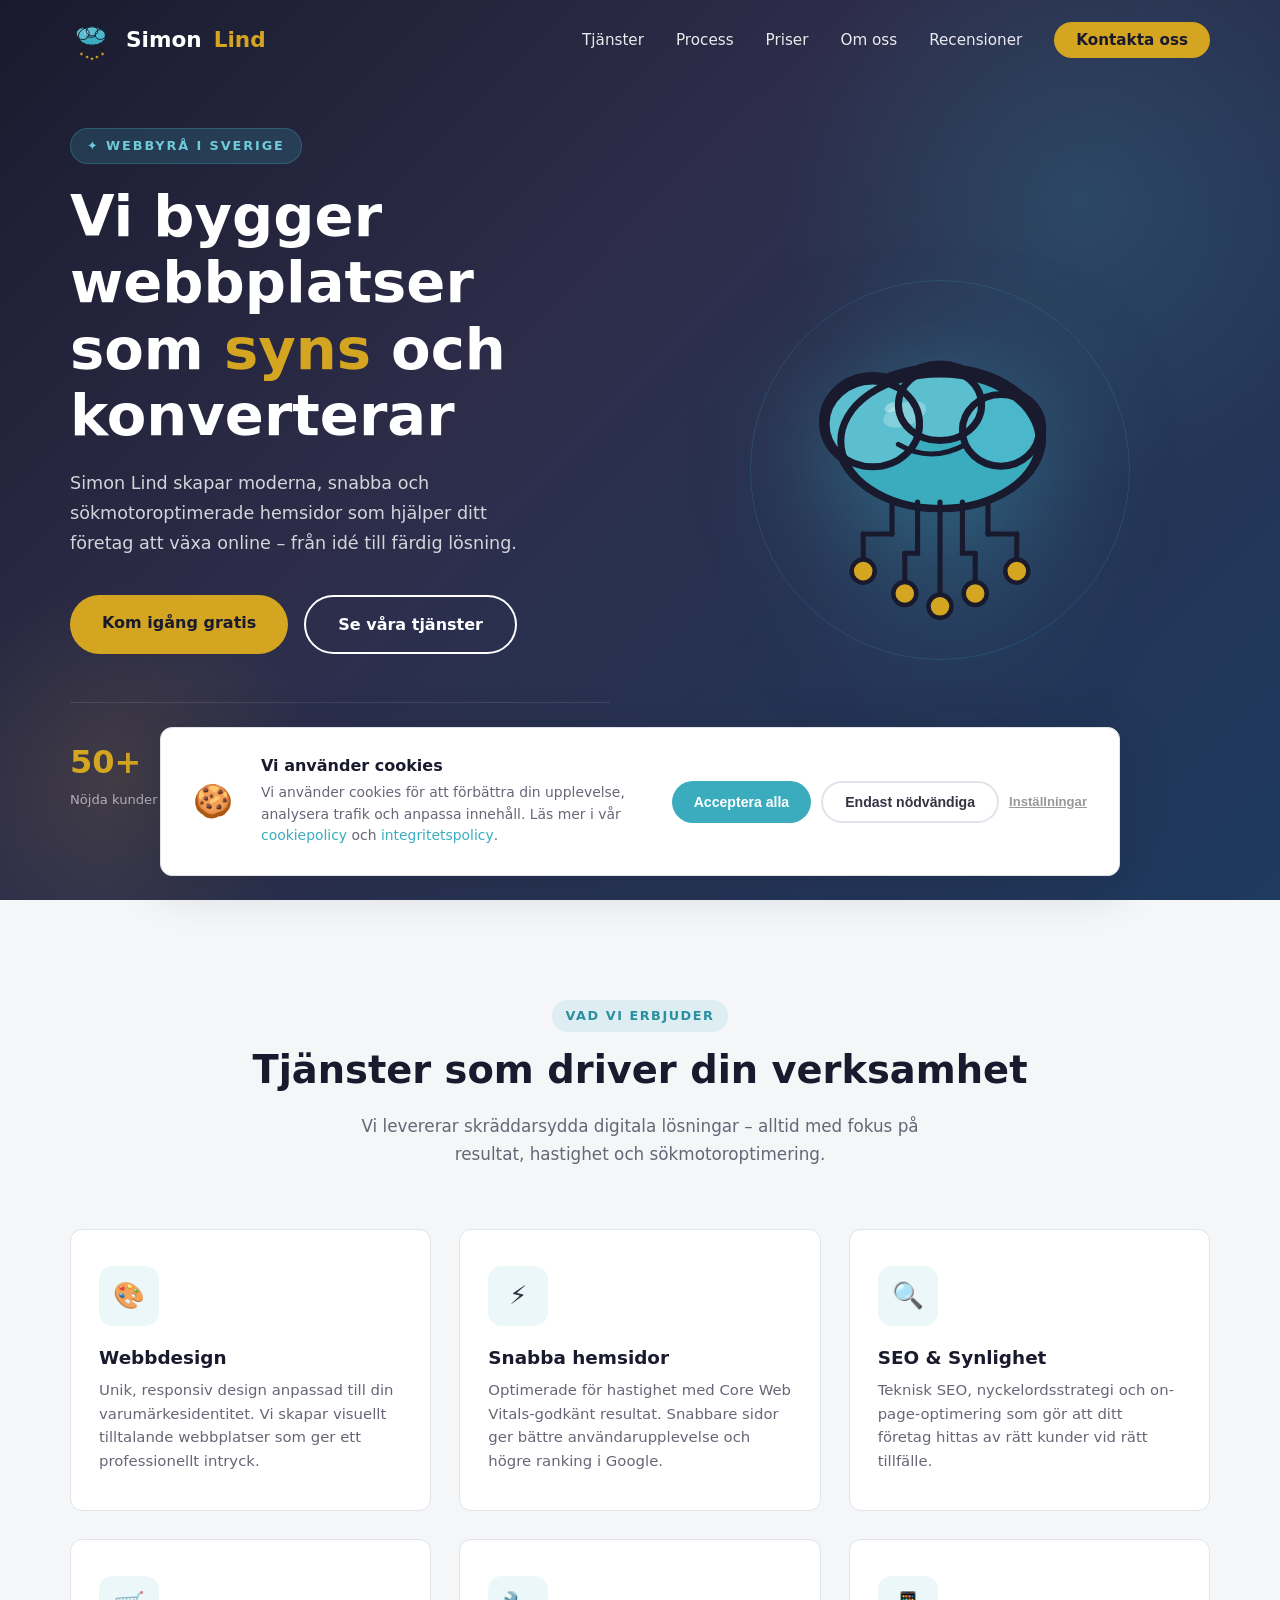
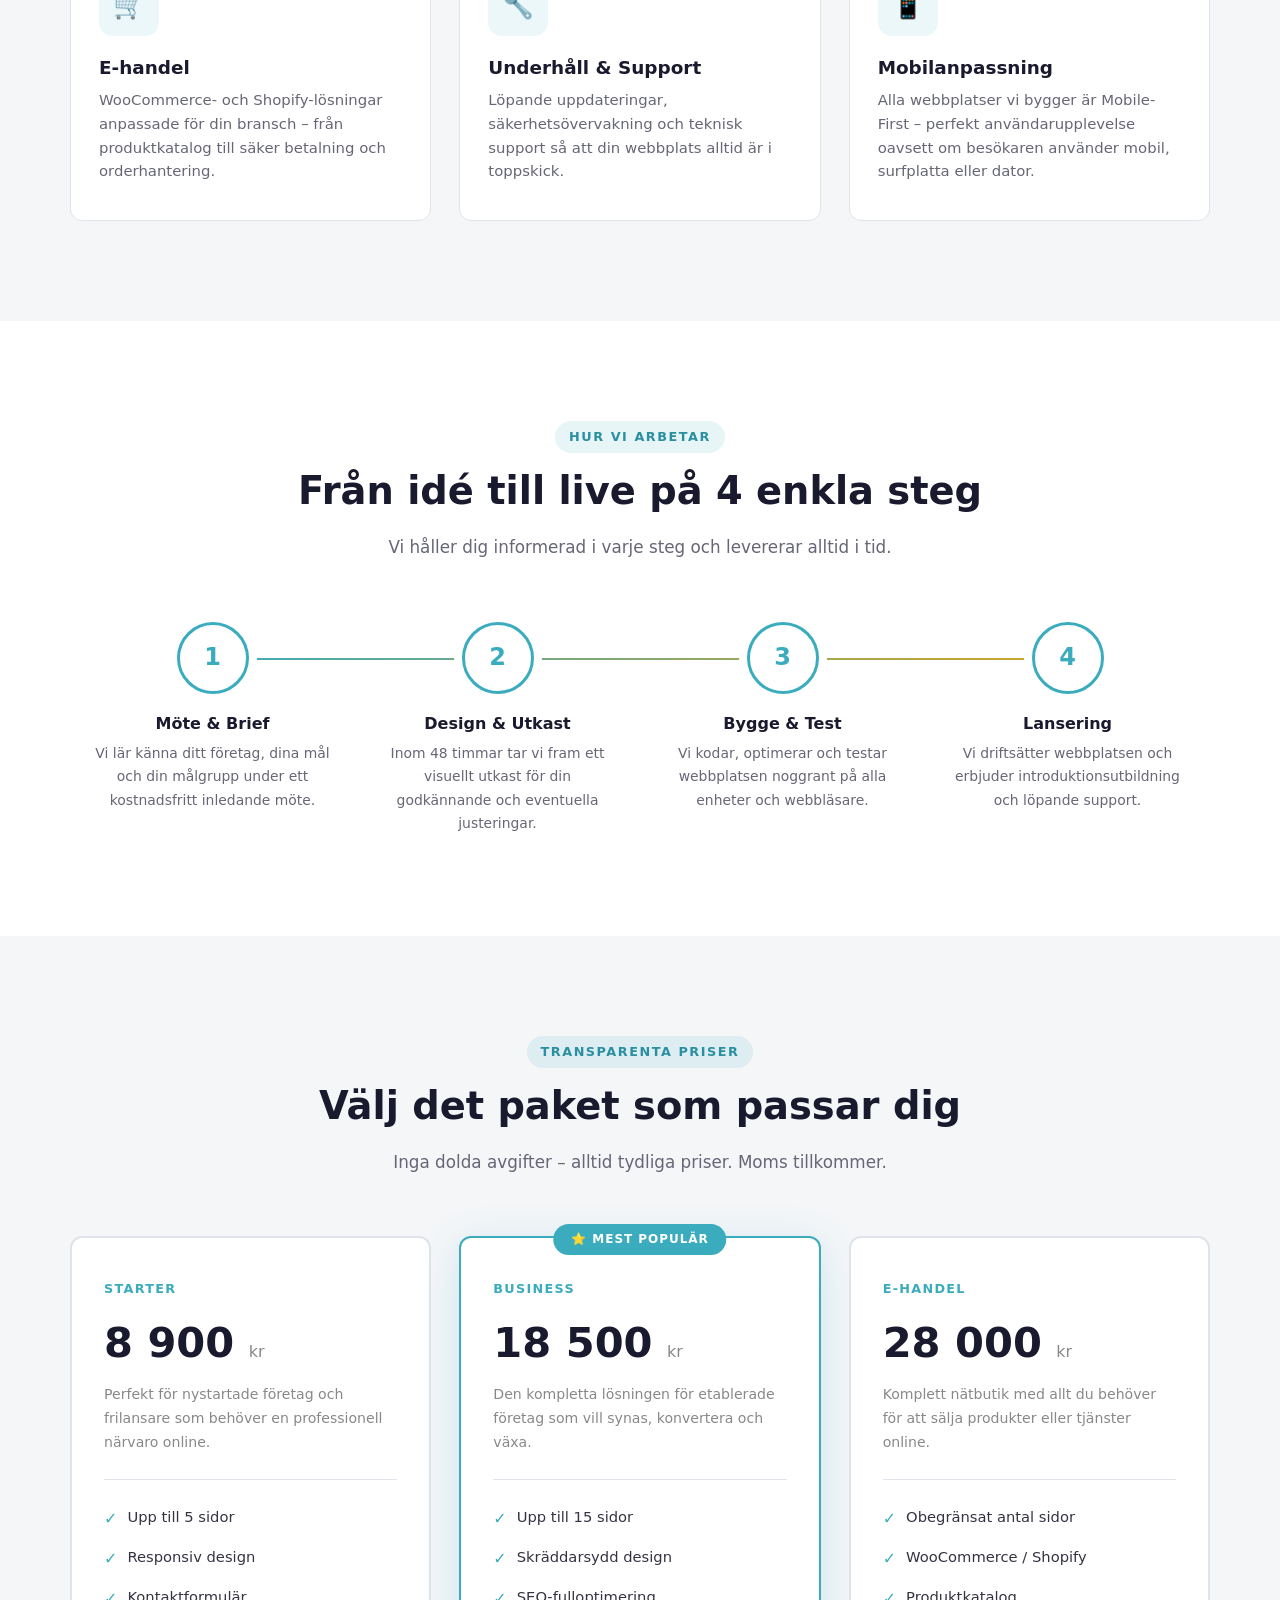
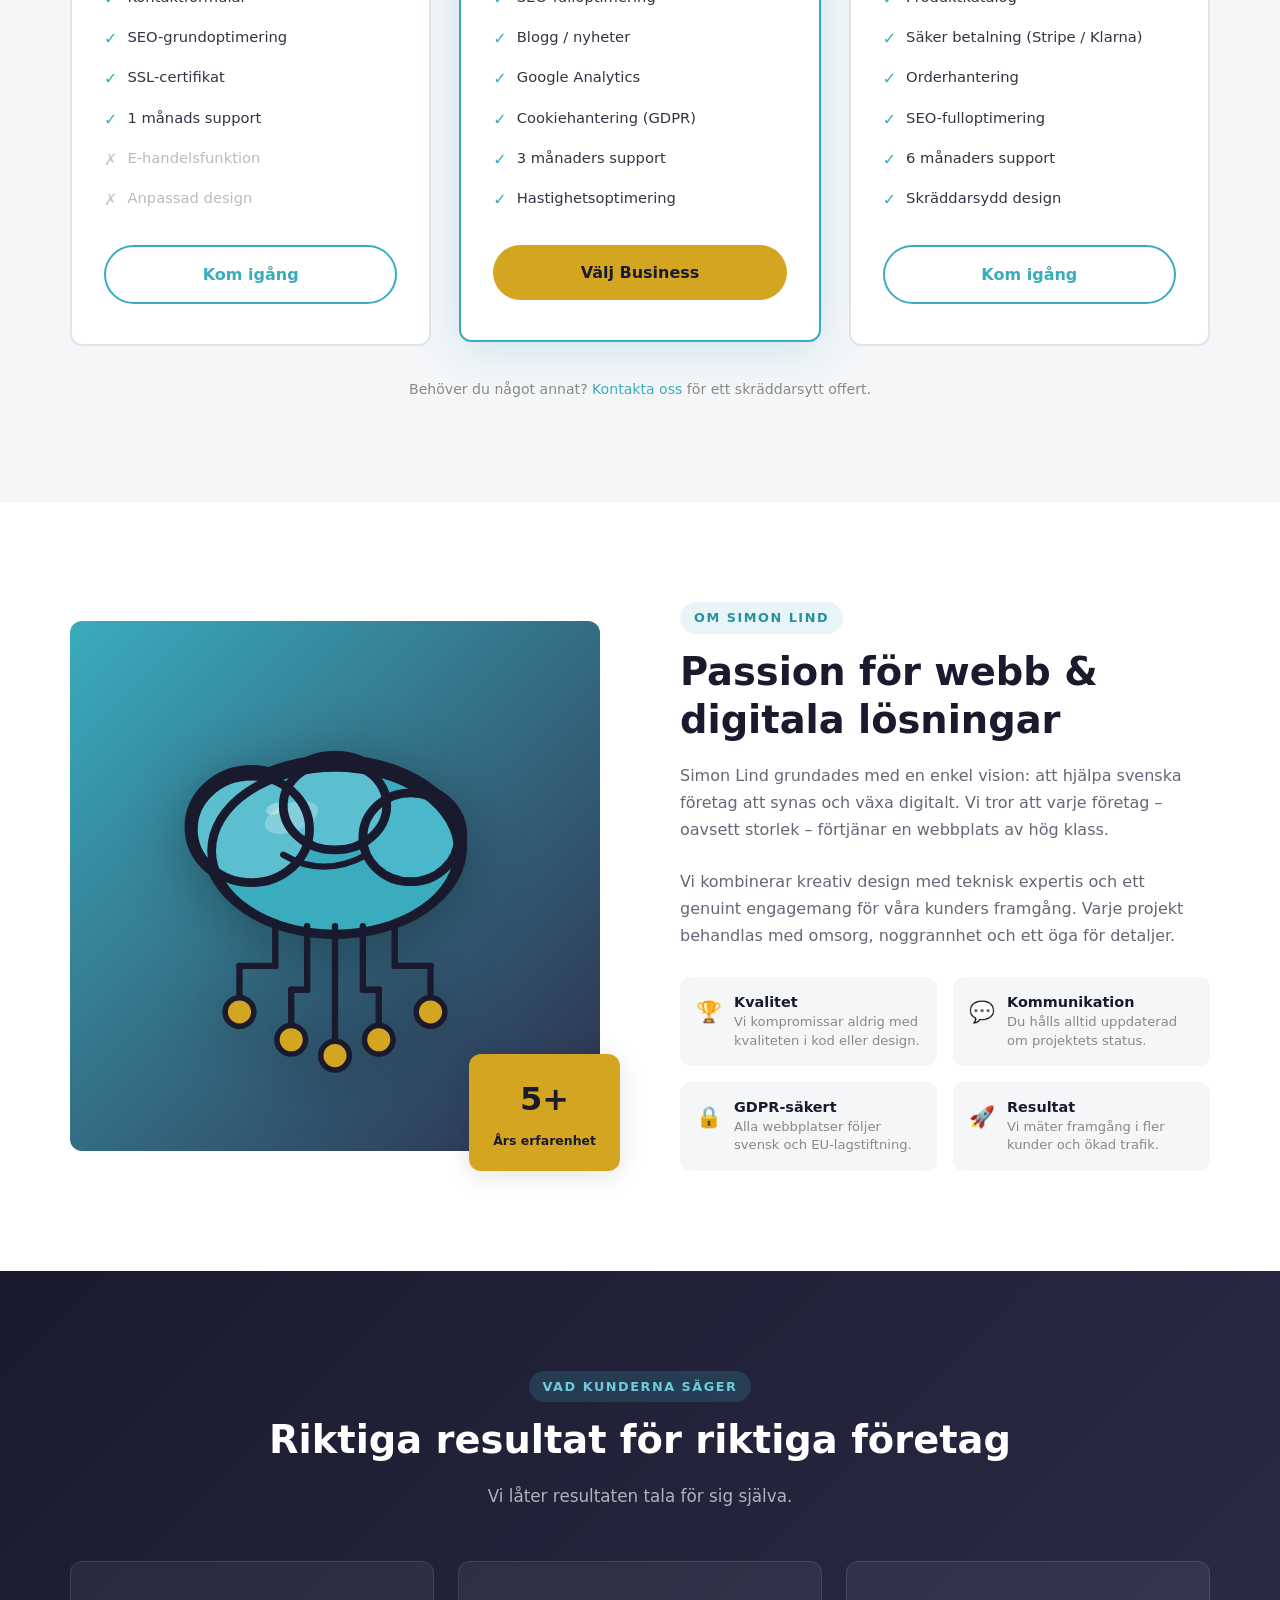
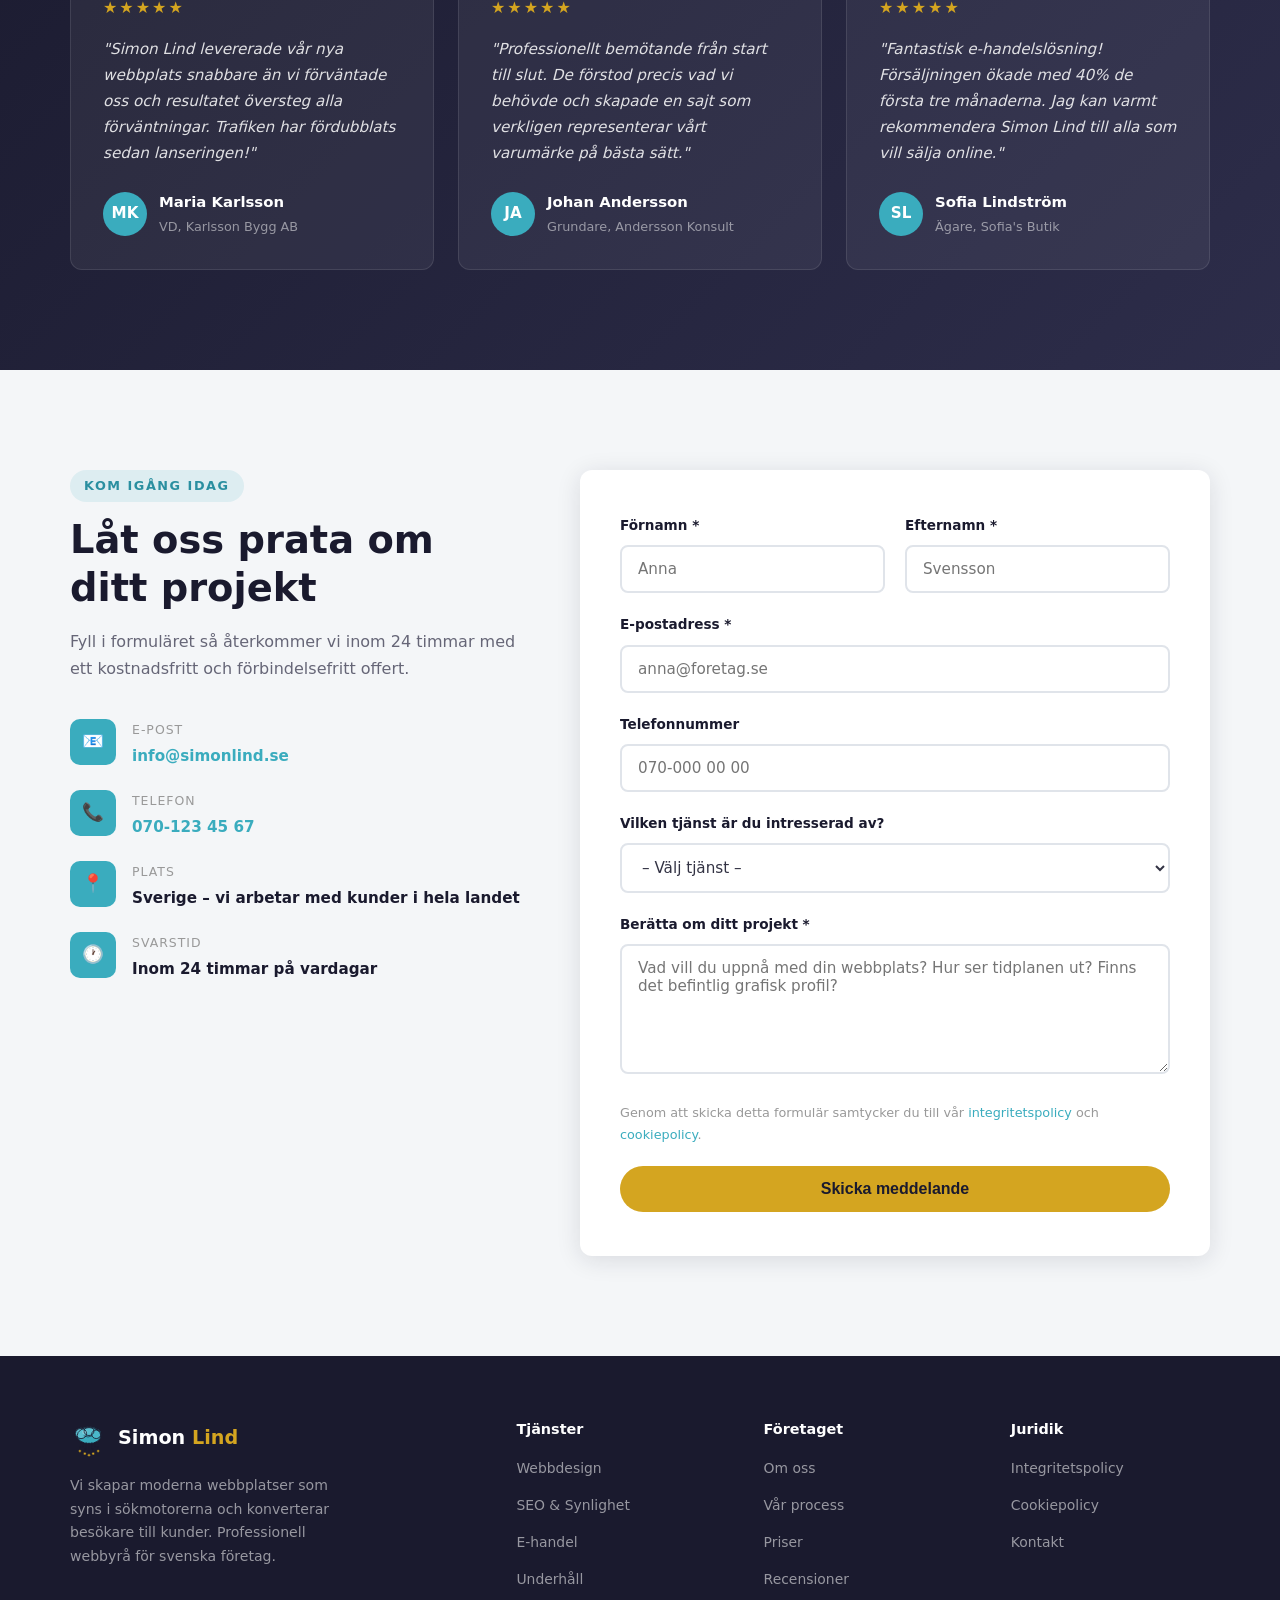
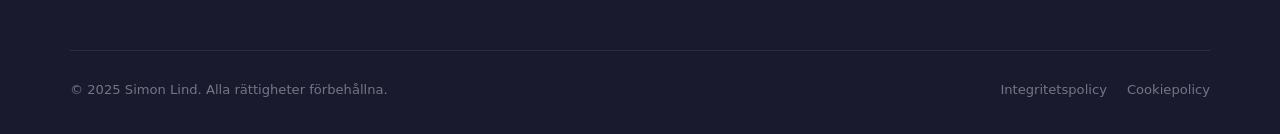
==== index.html @ 4f726c85 "Create Swedish website for Simon Lind with GDPR cookies and privacy policy Co-authored-by: bellemart" ====
<!DOCTYPE html>
<html lang="sv">
<head>
  <meta charset="UTF-8" />
  <meta name="viewport" content="width=device-width, initial-scale=1.0" />
  <meta name="description" content="Simon Lind – Vi bygger moderna, snabba och effektiva webbplatser för svenska företag. Professionell webbdesign, SEO och digital närvaro." />
  <meta name="keywords" content="webbyrå, webbdesign, hemsida, SEO, WordPress, e-handel, Sverige" />
  <meta name="author" content="Simon Lind" />
  <meta property="og:title" content="Simon Lind | Professionell Webbyrå" />
  <meta property="og:description" content="Vi skapar webbplatser som syns, konverterar och växer med ditt företag." />
  <meta property="og:type" content="website" />
  <title>Simon Lind | Professionell Webbyrå</title>
  <link rel="stylesheet" href="style.css" />
  <link rel="icon" href="data:image/svg+xml,<svg xmlns='http://www.w3.org/2000/svg' viewBox='0 0 100 100'><text y='.9em' font-size='90'>☁️</text></svg>" />
</head>
<body>

<!-- ============================================================
     NAVIGATION
     ============================================================ -->
<nav id="navbar" aria-label="Huvudnavigation">
  <div class="container nav-inner">
    <a href="#hero" class="nav-logo" aria-label="Simon Lind startsida">
      <img src="logo.svg" alt="Simon Lind logotyp" onerror="this.style.display='none'" />
      Simon <span>Lind</span>
    </a>

    <ul class="nav-links" id="navLinks" role="menubar">
      <li role="none"><a href="#tjanster" role="menuitem">Tjänster</a></li>
      <li role="none"><a href="#process" role="menuitem">Process</a></li>
      <li role="none"><a href="#priser" role="menuitem">Priser</a></li>
      <li role="none"><a href="#om-oss" role="menuitem">Om oss</a></li>
      <li role="none"><a href="#recensioner" role="menuitem">Recensioner</a></li>
      <li role="none"><a href="#kontakt" class="btn-nav" role="menuitem">Kontakta oss</a></li>
    </ul>

    <button class="nav-toggle" id="navToggle" aria-label="Öppna meny" aria-expanded="false" aria-controls="navLinks">
      <span></span><span></span><span></span>
    </button>
  </div>
</nav>

<!-- ============================================================
     HERO
     ============================================================ -->
<section id="hero" aria-label="Välkommen">
  <div class="container hero-inner">
    <div class="hero-text">
      <span class="label">✦ Webbyrå i Sverige</span>
      <h1>Vi bygger webbplatser<br/>som <span>syns</span> och<br/>konverterar</h1>
      <p>Simon Lind skapar moderna, snabba och sökmotoroptimerade hemsidor som hjälper ditt företag att växa online – från idé till färdig lösning.</p>
      <div class="hero-btns">
        <a href="#kontakt" class="btn btn-primary">Kom igång gratis</a>
        <a href="#tjanster" class="btn btn-secondary">Se våra tjänster</a>
      </div>
      <div class="hero-stats">
        <div class="stat-item">
          <div class="num">50+</div>
          <div class="lbl">Nöjda kunder</div>
        </div>
        <div class="stat-item">
          <div class="num">5★</div>
          <div class="lbl">Genomsnittsbetyg</div>
        </div>
        <div class="stat-item">
          <div class="num">48h</div>
          <div class="lbl">Första utkast</div>
        </div>
      </div>
    </div>

    <div class="hero-visual" aria-hidden="true">
      <div class="hero-logo-wrap">
        <div class="orbit-ring"><div class="orbit-dot"></div></div>
        <div class="orbit-ring"></div>
        <img src="logo.svg" alt="Simon Lind" onerror="this.src='data:image/svg+xml,<svg xmlns=\'http://www.w3.org/2000/svg\' width=\'320\' height=\'320\' viewBox=\'0 0 320 320\'><defs><radialGradient id=\'g\' cx=\'50%\' cy=\'40%\'><stop offset=\'0%\' stop-color=\'%236ECBD9\'/><stop offset=\'100%\' stop-color=\'%232A8FA0\'/></radialGradient></defs><ellipse cx=\'160\' cy=\'130\' rx=\'110\' ry=\'80\' fill=\'url(%23g)\' stroke=\'%231A1A2E\' stroke-width=\'8\'/><ellipse cx=\'115\' cy=\'110\' rx=\'55\' ry=\'50\' fill=\'%236ECBD9\' stroke=\'%231A1A2E\' stroke-width=\'8\'/><ellipse cx=\'205\' cy=\'118\' rx=\'45\' ry=\'42\' fill=\'%235BBFCF\' stroke=\'%231A1A2E\' stroke-width=\'8\'/><line x1=\'130\' y1=\'200\' x2=\'130\' y2=\'240\' stroke=\'%231A1A2E\' stroke-width=\'6\'/><line x1=\'130\' y1=\'240\' x2=\'100\' y2=\'240\' stroke=\'%231A1A2E\' stroke-width=\'6\'/><line x1=\'130\' y1=\'240\' x2=\'130\' y2=\'270\' stroke=\'%231A1A2E\' stroke-width=\'6\'/><circle cx=\'100\' cy=\'250\' r=\'12\' fill=\'%23D4A520\' stroke=\'%231A1A2E\' stroke-width=\'5\'/><circle cx=\'130\' cy=\'282\' r=\'12\' fill=\'%23D4A520\' stroke=\'%231A1A2E\' stroke-width=\'5\'/><line x1=\'160\' y1=\'200\' x2=\'160\' y2=\'280\' stroke=\'%231A1A2E\' stroke-width=\'6\'/><circle cx=\'160\' cy=\'292\' r=\'12\' fill=\'%23D4A520\' stroke=\'%231A1A2E\' stroke-width=\'5\'/><line x1=\'190\' y1=\'200\' x2=\'190\' y2=\'240\' stroke=\'%231A1A2E\' stroke-width=\'6\'/><line x1=\'190\' y1=\'240\' x2=\'220\' y2=\'240\' stroke=\'%231A1A2E\' stroke-width=\'6\'/><line x1=\'190\' y1=\'240\' x2=\'190\' y2=\'270\' stroke=\'%231A1A2E\' stroke-width=\'6\'/><circle cx=\'220\' cy=\'252\' r=\'12\' fill=\'%23D4A520\' stroke=\'%231A1A2E\' stroke-width=\'5\'/><circle cx=\'190\' cy=\'282\' r=\'12\' fill=\'%23D4A520\' stroke=\'%231A1A2E\' stroke-width=\'5\'/></svg>'" />
      </div>
    </div>
  </div>
</section>

<!-- ============================================================
     TJÄNSTER
     ============================================================ -->
<section id="tjanster" aria-labelledby="tjanster-heading">
  <div class="container">
    <div class="intro text-center">
      <span class="section-tag">Vad vi erbjuder</span>
      <h2 class="section-title" id="tjanster-heading">Tjänster som driver din verksamhet</h2>
      <p class="section-subtitle">Vi levererar skräddarsydda digitala lösningar – alltid med fokus på resultat, hastighet och sökmotoroptimering.</p>
    </div>

    <div class="services-grid">
      <div class="service-card">
        <div class="service-icon">🎨</div>
        <h3>Webbdesign</h3>
        <p>Unik, responsiv design anpassad till din varumärkesidentitet. Vi skapar visuellt tilltalande webbplatser som ger ett professionellt intryck.</p>
      </div>
      <div class="service-card">
        <div class="service-icon">⚡</div>
        <h3>Snabba hemsidor</h3>
        <p>Optimerade för hastighet med Core Web Vitals-godkänt resultat. Snabbare sidor ger bättre användarupplevelse och högre ranking i Google.</p>
      </div>
      <div class="service-card">
        <div class="service-icon">🔍</div>
        <h3>SEO & Synlighet</h3>
        <p>Teknisk SEO, nyckelordsstrategi och on-page-optimering som gör att ditt företag hittas av rätt kunder vid rätt tillfälle.</p>
      </div>
      <div class="service-card">
        <div class="service-icon">🛒</div>
        <h3>E-handel</h3>
        <p>WooCommerce- och Shopify-lösningar anpassade för din bransch – från produktkatalog till säker betalning och orderhantering.</p>
      </div>
      <div class="service-card">
        <div class="service-icon">🔧</div>
        <h3>Underhåll & Support</h3>
        <p>Löpande uppdateringar, säkerhetsövervakning och teknisk support så att din webbplats alltid är i toppskick.</p>
      </div>
      <div class="service-card">
        <div class="service-icon">📱</div>
        <h3>Mobil­anpassning</h3>
        <p>Alla webbplatser vi bygger är Mobile-First – perfekt användarupplevelse oavsett om besökaren använder mobil, surfplatta eller dator.</p>
      </div>
    </div>
  </div>
</section>

<!-- ============================================================
     PROCESS
     ============================================================ -->
<section id="process" aria-labelledby="process-heading">
  <div class="container">
    <div class="intro text-center">
      <span class="section-tag">Hur vi arbetar</span>
      <h2 class="section-title" id="process-heading">Från idé till live på 4 enkla steg</h2>
      <p class="section-subtitle">Vi håller dig informerad i varje steg och levererar alltid i tid.</p>
    </div>

    <div class="process-steps">
      <div class="step">
        <div class="step-num">1</div>
        <h3>Möte & Brief</h3>
        <p>Vi lär känna ditt företag, dina mål och din målgrupp under ett kostnadsfritt inledande möte.</p>
      </div>
      <div class="step">
        <div class="step-num">2</div>
        <h3>Design & Utkast</h3>
        <p>Inom 48 timmar tar vi fram ett visuellt utkast för din godkännande och eventuella justeringar.</p>
      </div>
      <div class="step">
        <div class="step-num">3</div>
        <h3>Bygge & Test</h3>
        <p>Vi kodar, optimerar och testar webbplatsen noggrant på alla enheter och webbläsare.</p>
      </div>
      <div class="step">
        <div class="step-num">4</div>
        <h3>Lansering</h3>
        <p>Vi driftsätter webbplatsen och erbjuder introduktionsutbildning och löpande support.</p>
      </div>
    </div>
  </div>
</section>

<!-- ============================================================
     PRISER
     ============================================================ -->
<section id="priser" aria-labelledby="priser-heading">
  <div class="container">
    <div class="intro text-center">
      <span class="section-tag">Transparenta priser</span>
      <h2 class="section-title" id="priser-heading">Välj det paket som passar dig</h2>
      <p class="section-subtitle">Inga dolda avgifter – alltid tydliga priser. Moms tillkommer.</p>
    </div>

    <div class="packages-grid">
      <!-- Starter -->
      <div class="package-card">
        <div class="package-name">Starter</div>
        <div class="package-price">8 900 <span>kr</span></div>
        <div class="package-desc">Perfekt för nystartade företag och frilansare som behöver en professionell närvaro online.</div>
        <ul class="package-features">
          <li>Upp till 5 sidor</li>
          <li>Responsiv design</li>
          <li>Kontaktformulär</li>
          <li>SEO-grundoptimering</li>
          <li>SSL-certifikat</li>
          <li>1 månads support</li>
          <li class="no">E-handelsfunktion</li>
          <li class="no">Anpassad design</li>
        </ul>
        <a href="#kontakt" class="btn btn-outline" style="width:100%;text-align:center">Kom igång</a>
      </div>

      <!-- Business – popular -->
      <div class="package-card popular">
        <div class="popular-badge">⭐ Mest populär</div>
        <div class="package-name">Business</div>
        <div class="package-price">18 500 <span>kr</span></div>
        <div class="package-desc">Den kompletta lösningen för etablerade företag som vill synas, konvertera och växa.</div>
        <ul class="package-features">
          <li>Upp till 15 sidor</li>
          <li>Skräddarsydd design</li>
          <li>SEO-fulloptimering</li>
          <li>Blogg / nyheter</li>
          <li>Google Analytics</li>
          <li>Cookiehantering (GDPR)</li>
          <li>3 månaders support</li>
          <li>Hastighetsoptimering</li>
        </ul>
        <a href="#kontakt" class="btn btn-primary" style="width:100%;text-align:center">Välj Business</a>
      </div>

      <!-- E-handel -->
      <div class="package-card">
        <div class="package-name">E-handel</div>
        <div class="package-price">28 000 <span>kr</span></div>
        <div class="package-desc">Komplett nätbutik med allt du behöver för att sälja produkter eller tjänster online.</div>
        <ul class="package-features">
          <li>Obegränsat antal sidor</li>
          <li>WooCommerce / Shopify</li>
          <li>Produktkatalog</li>
          <li>Säker betalning (Stripe / Klarna)</li>
          <li>Orderhantering</li>
          <li>SEO-fulloptimering</li>
          <li>6 månaders support</li>
          <li>Skräddarsydd design</li>
        </ul>
        <a href="#kontakt" class="btn btn-outline" style="width:100%;text-align:center">Kom igång</a>
      </div>
    </div>

    <p class="text-center" style="margin-top:32px;color:#888;font-size:0.88rem;">
      Behöver du något annat? <a href="#kontakt">Kontakta oss</a> för ett skräddarsytt offert.
    </p>
  </div>
</section>

<!-- ============================================================
     OM OSS
     ============================================================ -->
<section id="om-oss" aria-labelledby="om-oss-heading">
  <div class="container">
    <div class="about-inner">
      <div class="about-visual" aria-hidden="true">
        <div class="about-img-wrap">
          <img src="logo.svg" alt="Simon Lind" onerror="this.src='data:image/svg+xml,<svg xmlns=\'http://www.w3.org/2000/svg\' width=\'300\' height=\'300\' viewBox=\'0 0 320 320\'><defs><radialGradient id=\'g\' cx=\'50%\' cy=\'40%\'><stop offset=\'0%\' stop-color=\'%236ECBD9\'/><stop offset=\'100%\' stop-color=\'%232A8FA0\'/></radialGradient></defs><ellipse cx=\'160\' cy=\'130\' rx=\'110\' ry=\'80\' fill=\'url(%23g)\' stroke=\'%231A1A2E\' stroke-width=\'8\'/><ellipse cx=\'115\' cy=\'110\' rx=\'55\' ry=\'50\' fill=\'%236ECBD9\' stroke=\'%231A1A2E\' stroke-width=\'8\'/><ellipse cx=\'205\' cy=\'118\' rx=\'45\' ry=\'42\' fill=\'%235BBFCF\' stroke=\'%231A1A2E\' stroke-width=\'8\'/><line x1=\'130\' y1=\'200\' x2=\'130\' y2=\'240\' stroke=\'%231A1A2E\' stroke-width=\'6\'/><circle cx=\'130\' cy=\'282\' r=\'12\' fill=\'%23D4A520\' stroke=\'%231A1A2E\' stroke-width=\'5\'/><line x1=\'160\' y1=\'200\' x2=\'160\' y2=\'280\' stroke=\'%231A1A2E\' stroke-width=\'6\'/><circle cx=\'160\' cy=\'292\' r=\'12\' fill=\'%23D4A520\' stroke=\'%231A1A2E\' stroke-width=\'5\'/><line x1=\'190\' y1=\'200\' x2=\'190\' y2=\'270\' stroke=\'%231A1A2E\' stroke-width=\'6\'/><circle cx=\'190\' cy=\'282\' r=\'12\' fill=\'%23D4A520\' stroke=\'%231A1A2E\' stroke-width=\'5\'/></svg>'" />
        </div>
        <div class="about-badge">
          <span class="big">5+</span>
          <span class="small">Års erfarenhet</span>
        </div>
      </div>

      <div class="about-text">
        <span class="section-tag">Om Simon Lind</span>
        <h2 class="section-title" id="om-oss-heading">Passion för webb &amp; digitala lösningar</h2>
        <p>Simon Lind grundades med en enkel vision: att hjälpa svenska företag att synas och växa digitalt. Vi tror att varje företag – oavsett storlek – förtjänar en webbplats av hög klass.</p>
        <p>Vi kombinerar kreativ design med teknisk expertis och ett genuint engagemang för våra kunders framgång. Varje projekt behandlas med omsorg, noggrannhet och ett öga för detaljer.</p>

        <div class="about-values">
          <div class="value-item">
            <div class="value-icon">🏆</div>
            <div>
              <h4>Kvalitet</h4>
              <p>Vi kompromissar aldrig med kvaliteten i kod eller design.</p>
            </div>
          </div>
          <div class="value-item">
            <div class="value-icon">💬</div>
            <div>
              <h4>Kommunikation</h4>
              <p>Du hålls alltid uppdaterad om projektets status.</p>
            </div>
          </div>
          <div class="value-item">
            <div class="value-icon">🔒</div>
            <div>
              <h4>GDPR-säkert</h4>
              <p>Alla webbplatser följer svensk och EU-lagstiftning.</p>
            </div>
          </div>
          <div class="value-item">
            <div class="value-icon">🚀</div>
            <div>
              <h4>Resultat</h4>
              <p>Vi mäter framgång i fler kunder och ökad trafik.</p>
            </div>
          </div>
        </div>
      </div>
    </div>
  </div>
</section>

<!-- ============================================================
     RECENSIONER
     ============================================================ -->
<section id="recensioner" aria-labelledby="recensioner-heading">
  <div class="container">
    <div class="text-center">
      <span class="section-tag" style="background:rgba(58,172,190,0.2);color:var(--teal-light);">Vad kunderna säger</span>
      <h2 class="section-title" id="recensioner-heading">Riktiga resultat för riktiga företag</h2>
      <p class="section-subtitle">Vi låter resultaten tala för sig själva.</p>
    </div>

    <div class="testimonials-grid">
      <div class="testimonial-card">
        <div class="stars">★★★★★</div>
        <blockquote>"Simon Lind levererade vår nya webbplats snabbare än vi förväntade oss och resultatet översteg alla förväntningar. Trafiken har fördubblats sedan lanseringen!"</blockquote>
        <div class="reviewer">
          <div class="reviewer-avatar">MK</div>
          <div>
            <div class="reviewer-name">Maria Karlsson</div>
            <div class="reviewer-role">VD, Karlsson Bygg AB</div>
          </div>
        </div>
      </div>

      <div class="testimonial-card">
        <div class="stars">★★★★★</div>
        <blockquote>"Professionellt bemötande från start till slut. De förstod precis vad vi behövde och skapade en sajt som verkligen representerar vårt varumärke på bästa sätt."</blockquote>
        <div class="reviewer">
          <div class="reviewer-avatar">JA</div>
          <div>
            <div class="reviewer-name">Johan Andersson</div>
            <div class="reviewer-role">Grundare, Andersson Konsult</div>
          </div>
        </div>
      </div>

      <div class="testimonial-card">
        <div class="stars">★★★★★</div>
        <blockquote>"Fantastisk e-handelslösning! Försäljningen ökade med 40% de första tre månaderna. Jag kan varmt rekommendera Simon Lind till alla som vill sälja online."</blockquote>
        <div class="reviewer">
          <div class="reviewer-avatar">SL</div>
          <div>
            <div class="reviewer-name">Sofia Lindström</div>
            <div class="reviewer-role">Ägare, Sofia's Butik</div>
          </div>
        </div>
      </div>
    </div>
  </div>
</section>

<!-- ============================================================
     KONTAKT
     ============================================================ -->
<section id="kontakt" aria-labelledby="kontakt-heading">
  <div class="container">
    <div class="contact-inner">
      <div class="contact-info">
        <span class="section-tag">Kom igång idag</span>
        <h2 class="section-title" id="kontakt-heading">Låt oss prata om ditt projekt</h2>
        <p>Fyll i formuläret så återkommer vi inom 24 timmar med ett kostnadsfritt och förbindelsefritt offert.</p>

        <div class="contact-items">
          <div class="contact-item">
            <div class="contact-item-icon">📧</div>
            <div class="contact-item-text">
              <span>E-post</span>
              <strong><a href="mailto:info@simonlind.se">info@simonlind.se</a></strong>
            </div>
          </div>
          <div class="contact-item">
            <div class="contact-item-icon">📞</div>
            <div class="contact-item-text">
              <span>Telefon</span>
              <strong><a href="tel:+46701234567">070-123 45 67</a></strong>
            </div>
          </div>
          <div class="contact-item">
            <div class="contact-item-icon">📍</div>
            <div class="contact-item-text">
              <span>Plats</span>
              <strong>Sverige – vi arbetar med kunder i hela landet</strong>
            </div>
          </div>
          <div class="contact-item">
            <div class="contact-item-icon">🕐</div>
            <div class="contact-item-text">
              <span>Svarstid</span>
              <strong>Inom 24 timmar på vardagar</strong>
            </div>
          </div>
        </div>
      </div>

      <div class="contact-form" role="form" aria-label="Kontaktformulär">
        <form id="contactForm" novalidate>
          <div class="form-row">
            <div class="form-group">
              <label for="firstName">Förnamn *</label>
              <input type="text" id="firstName" name="firstName" placeholder="Anna" required autocomplete="given-name" />
            </div>
            <div class="form-group">
              <label for="lastName">Efternamn *</label>
              <input type="text" id="lastName" name="lastName" placeholder="Svensson" required autocomplete="family-name" />
            </div>
          </div>
          <div class="form-group">
            <label for="email">E-postadress *</label>
            <input type="email" id="email" name="email" placeholder="anna@foretag.se" required autocomplete="email" />
          </div>
          <div class="form-group">
            <label for="phone">Telefonnummer</label>
            <input type="tel" id="phone" name="phone" placeholder="070-000 00 00" autocomplete="tel" />
          </div>
          <div class="form-group">
            <label for="service">Vilken tjänst är du intresserad av?</label>
            <select id="service" name="service">
              <option value="">– Välj tjänst –</option>
              <option>Ny webbplats</option>
              <option>Redesign av befintlig sida</option>
              <option>E-handel</option>
              <option>SEO &amp; synlighet</option>
              <option>Underhåll &amp; support</option>
              <option>Övrigt</option>
            </select>
          </div>
          <div class="form-group">
            <label for="message">Berätta om ditt projekt *</label>
            <textarea id="message" name="message" placeholder="Vad vill du uppnå med din webbplats? Hur ser tidplanen ut? Finns det befintlig grafisk profil?" required></textarea>
          </div>
          <p class="form-note">
            Genom att skicka detta formulär samtycker du till vår
            <a href="integritetspolicy.html">integritetspolicy</a> och
            <a href="cookiepolicy.html">cookiepolicy</a>.
          </p>
          <button type="submit" class="btn btn-primary" style="width:100%;justify-content:center">Skicka meddelande</button>
          <div id="formSuccess" role="alert">
            ✅ Tack! Vi återkommer inom 24 timmar.
          </div>
        </form>
      </div>
    </div>
  </div>
</section>

<!-- ============================================================
     FOOTER
     ============================================================ -->
<footer>
  <div class="container">
    <div class="footer-inner">
      <div class="footer-brand">
        <div class="logo-wrap">
          <img src="logo.svg" alt="Simon Lind" onerror="this.style.display='none'" />
          <span>Simon <em>Lind</em></span>
        </div>
        <p>Vi skapar moderna webbplatser som syns i sökmotorerna och konverterar besökare till kunder. Professionell webbyrå för svenska företag.</p>
      </div>

      <div class="footer-col">
        <h4>Tjänster</h4>
        <ul>
          <li><a href="#tjanster">Webbdesign</a></li>
          <li><a href="#tjanster">SEO &amp; Synlighet</a></li>
          <li><a href="#tjanster">E-handel</a></li>
          <li><a href="#tjanster">Underhåll</a></li>
        </ul>
      </div>

      <div class="footer-col">
        <h4>Företaget</h4>
        <ul>
          <li><a href="#om-oss">Om oss</a></li>
          <li><a href="#process">Vår process</a></li>
          <li><a href="#priser">Priser</a></li>
          <li><a href="#recensioner">Recensioner</a></li>
        </ul>
      </div>

      <div class="footer-col">
        <h4>Juridik</h4>
        <ul>
          <li><a href="integritetspolicy.html">Integritetspolicy</a></li>
          <li><a href="cookiepolicy.html">Cookiepolicy</a></li>
          <li><a href="#kontakt">Kontakt</a></li>
        </ul>
      </div>
    </div>

    <div class="footer-bottom">
      <p>© 2025 Simon Lind. Alla rättigheter förbehållna.</p>
      <div class="footer-bottom-links">
        <a href="integritetspolicy.html">Integritetspolicy</a>
        <a href="cookiepolicy.html">Cookiepolicy</a>
      </div>
    </div>
  </div>
</footer>

<!-- ============================================================
     COOKIE BANNER
     ============================================================ -->
<div id="cookie-banner" role="region" aria-label="Cookiemedgivande" aria-live="polite">
  <div class="cookie-inner">
    <div class="cookie-icon" aria-hidden="true">🍪</div>
    <div class="cookie-text">
      <h3>Vi använder cookies</h3>
      <p>
        Vi använder cookies för att förbättra din upplevelse, analysera trafik och anpassa innehåll. Läs mer i vår
        <a href="cookiepolicy.html">cookiepolicy</a> och <a href="integritetspolicy.html">integritetspolicy</a>.
      </p>
    </div>
    <div class="cookie-actions">
      <button class="cookie-btn cookie-btn-accept" id="cookieAccept">Acceptera alla</button>
      <button class="cookie-btn cookie-btn-necessary" id="cookieNecessary">Endast nödvändiga</button>
      <button class="cookie-btn cookie-btn-settings" id="cookieSettings">Inställningar</button>
    </div>
  </div>
</div>

<!-- ============================================================
     COOKIE SETTINGS MODAL
     ============================================================ -->
<div id="cookie-modal" role="dialog" aria-modal="true" aria-labelledby="modalTitle">
  <div class="modal-box">
    <div class="modal-header">
      <h3 id="modalTitle">Cookieinställningar</h3>
      <button class="modal-close" id="cookieModalClose" aria-label="Stäng">✕</button>
    </div>
    <p class="modal-desc">
      Här kan du välja vilka typer av cookies du tillåter. Nödvändiga cookies krävs för att webbplatsen ska fungera och kan inte stängas av. Övriga cookies hjälper oss att förbättra din upplevelse och analysera trafiken. Du kan ändra dina inställningar när som helst via vår <a href="cookiepolicy.html">cookiepolicy</a>.
    </p>

    <div class="cookie-category">
      <div class="cookie-cat-header">
        <span>🔒 Nödvändiga cookies</span>
        <span class="always-on">Alltid aktiv</span>
      </div>
      <p class="cookie-cat-desc">Dessa cookies krävs för att webbplatsen ska fungera korrekt. De lagrar sessionsdata, inloggningsuppgifter och dina cookieinställningar. De kan inte inaktiveras.</p>
    </div>

    <div class="cookie-category">
      <div class="cookie-cat-header">
        <span>📊 Analytiska cookies</span>
        <label class="toggle-switch">
          <input type="checkbox" id="toggleAnalytics" />
          <span class="toggle-slider"></span>
        </label>
      </div>
      <p class="cookie-cat-desc">Hjälper oss att förstå hur besökare interagerar med webbplatsen (t.ex. Google Analytics). All data är anonym och aggregerad.</p>
    </div>

    <div class="cookie-category">
      <div class="cookie-cat-header">
        <span>📣 Marknadsföringscookies</span>
        <label class="toggle-switch">
          <input type="checkbox" id="toggleMarketing" />
          <span class="toggle-slider"></span>
        </label>
      </div>
      <p class="cookie-cat-desc">Används för att visa relevanta annonser och mäta effekten av marknadsföringskampanjer. Dessa cookies kan delas med annonspartners.</p>
    </div>

    <div class="modal-footer">
      <button class="btn btn-outline" id="cookieSavePrefs">Spara mina val</button>
      <button class="btn btn-primary" id="cookieModalAcceptAll">Acceptera alla</button>
    </div>
  </div>
</div>

<script src="script.js"></script>
</body>
</html>
---- style.css ----
/* ============================================================
   Simon Lind – Webbyrå | Global Styles
   Color palette: Teal #3AACBE / Gold #D4A520 / Dark #1A1A2E
   ============================================================ */

:root {
  --teal:       #3AACBE;
  --teal-dark:  #2A8FA0;
  --teal-light: #6ECBD9;
  --gold:       #D4A520;
  --gold-dark:  #B88B10;
  --dark:       #1A1A2E;
  --dark-mid:   #2D2D4A;
  --grey:       #F4F6F8;
  --grey-mid:   #E0E4EA;
  --text:       #333344;
  --white:      #FFFFFF;
  --shadow:     0 4px 24px rgba(26, 26, 46, 0.12);
  --radius:     12px;
  --transition: all 0.3s ease;
}

/* ---- Reset & Base ---- */
*, *::before, *::after { box-sizing: border-box; margin: 0; padding: 0; }

html { scroll-behavior: smooth; font-size: 16px; }

body {
  font-family: 'Segoe UI', system-ui, -apple-system, sans-serif;
  color: var(--text);
  background: var(--white);
  line-height: 1.7;
}

img { max-width: 100%; height: auto; display: block; }

a { color: var(--teal); text-decoration: none; transition: var(--transition); }
a:hover { color: var(--teal-dark); }

h1, h2, h3, h4 {
  font-weight: 700;
  line-height: 1.25;
  color: var(--dark);
}

.container { width: 90%; max-width: 1140px; margin: 0 auto; }

/* ---- Utility ---- */
.btn {
  display: inline-block;
  padding: 14px 32px;
  border-radius: 50px;
  font-weight: 600;
  font-size: 1rem;
  cursor: pointer;
  border: none;
  transition: var(--transition);
  text-align: center;
}
.btn-primary {
  background: var(--gold);
  color: var(--dark);
}
.btn-primary:hover {
  background: var(--gold-dark);
  color: var(--dark);
  transform: translateY(-2px);
  box-shadow: 0 6px 20px rgba(212, 165, 32, 0.4);
}
.btn-secondary {
  background: transparent;
  color: var(--white);
  border: 2px solid var(--white);
}
.btn-secondary:hover {
  background: var(--white);
  color: var(--teal-dark);
  transform: translateY(-2px);
}
.btn-outline {
  background: transparent;
  color: var(--teal);
  border: 2px solid var(--teal);
}
.btn-outline:hover {
  background: var(--teal);
  color: var(--white);
  transform: translateY(-2px);
}

.section-tag {
  display: inline-block;
  background: rgba(58, 172, 190, 0.12);
  color: var(--teal-dark);
  font-size: 0.8rem;
  font-weight: 700;
  letter-spacing: 0.12em;
  text-transform: uppercase;
  padding: 5px 14px;
  border-radius: 50px;
  margin-bottom: 14px;
}

.section-title {
  font-size: clamp(1.7rem, 3vw, 2.6rem);
  margin-bottom: 18px;
}
.section-subtitle {
  font-size: 1.05rem;
  color: #666677;
  max-width: 600px;
}
.text-center { text-align: center; }
.text-center .section-subtitle { margin: 0 auto; }

/* ============================================================
   NAVIGATION
   ============================================================ */
#navbar {
  position: fixed;
  top: 0; left: 0; right: 0;
  z-index: 1000;
  padding: 18px 0;
  transition: var(--transition);
}
#navbar.scrolled {
  background: var(--white);
  box-shadow: var(--shadow);
  padding: 12px 0;
}
#navbar .nav-inner {
  display: flex;
  align-items: center;
  justify-content: space-between;
}
.nav-logo {
  display: flex;
  align-items: center;
  gap: 12px;
  font-size: 1.35rem;
  font-weight: 800;
  color: var(--white);
  transition: var(--transition);
}
#navbar.scrolled .nav-logo { color: var(--dark); }
.nav-logo img {
  width: 44px;
  height: 44px;
  border-radius: 8px;
}
.nav-logo span { color: var(--gold); }

.nav-links {
  list-style: none;
  display: flex;
  gap: 32px;
  align-items: center;
}
.nav-links a {
  color: rgba(255,255,255,0.9);
  font-weight: 500;
  font-size: 0.95rem;
}
#navbar.scrolled .nav-links a { color: var(--text); }
.nav-links a:hover { color: var(--gold); }

.nav-links .btn-nav {
  background: var(--gold);
  color: var(--dark);
  padding: 9px 22px;
  border-radius: 50px;
  font-weight: 700;
}
.nav-links .btn-nav:hover {
  background: var(--gold-dark);
  color: var(--dark);
}
#navbar.scrolled .nav-links .btn-nav { color: var(--dark); }

/* Hamburger */
.nav-toggle {
  display: none;
  flex-direction: column;
  gap: 5px;
  cursor: pointer;
  padding: 4px;
}
.nav-toggle span {
  display: block;
  width: 25px;
  height: 3px;
  background: var(--white);
  border-radius: 2px;
  transition: var(--transition);
}
#navbar.scrolled .nav-toggle span { background: var(--dark); }

/* ============================================================
   HERO
   ============================================================ */
#hero {
  min-height: 100vh;
  background: linear-gradient(135deg, var(--dark) 0%, var(--dark-mid) 40%, #1E3A5F 100%);
  display: flex;
  align-items: center;
  position: relative;
  overflow: hidden;
  padding: 120px 0 80px;
}

/* Animated background shapes */
#hero::before {
  content: '';
  position: absolute;
  width: 600px; height: 600px;
  background: radial-gradient(circle, rgba(58,172,190,0.18) 0%, transparent 70%);
  top: -100px; right: -100px;
  border-radius: 50%;
  animation: pulse 6s ease-in-out infinite;
}
#hero::after {
  content: '';
  position: absolute;
  width: 400px; height: 400px;
  background: radial-gradient(circle, rgba(212,165,32,0.12) 0%, transparent 70%);
  bottom: -80px; left: -80px;
  border-radius: 50%;
  animation: pulse 8s ease-in-out infinite reverse;
}
@keyframes pulse {
  0%, 100% { transform: scale(1); opacity: 1; }
  50% { transform: scale(1.1); opacity: 0.7; }
}

.hero-inner {
  display: grid;
  grid-template-columns: 1fr 1fr;
  gap: 60px;
  align-items: center;
  position: relative;
  z-index: 1;
}
.hero-text .label {
  display: inline-block;
  background: rgba(58, 172, 190, 0.2);
  color: var(--teal-light);
  font-size: 0.8rem;
  font-weight: 700;
  letter-spacing: 0.15em;
  text-transform: uppercase;
  padding: 6px 16px;
  border-radius: 50px;
  margin-bottom: 20px;
  border: 1px solid rgba(58, 172, 190, 0.3);
}
.hero-text h1 {
  font-size: clamp(2.2rem, 5vw, 3.6rem);
  color: var(--white);
  margin-bottom: 20px;
  line-height: 1.15;
}
.hero-text h1 span { color: var(--gold); }
.hero-text p {
  font-size: 1.1rem;
  color: rgba(255,255,255,0.8);
  margin-bottom: 36px;
  max-width: 480px;
}
.hero-btns { display: flex; gap: 16px; flex-wrap: wrap; }

/* Hero stats */
.hero-stats {
  display: flex;
  gap: 32px;
  margin-top: 48px;
  padding-top: 32px;
  border-top: 1px solid rgba(255,255,255,0.1);
}
.stat-item .num {
  font-size: 2rem;
  font-weight: 800;
  color: var(--gold);
}
.stat-item .lbl {
  font-size: 0.82rem;
  color: rgba(255,255,255,0.6);
  font-weight: 500;
}

/* Hero visual */
.hero-visual {
  display: flex;
  justify-content: center;
  align-items: center;
}
.hero-logo-wrap {
  position: relative;
}
.hero-logo-wrap img {
  width: 320px;
  height: 320px;
  object-fit: contain;
  filter: drop-shadow(0 20px 60px rgba(58,172,190,0.5));
  animation: float 5s ease-in-out infinite;
}
@keyframes float {
  0%, 100% { transform: translateY(0); }
  50% { transform: translateY(-18px); }
}

/* Orbit rings */
.orbit-ring {
  position: absolute;
  border: 1px solid rgba(58,172,190,0.2);
  border-radius: 50%;
  top: 50%; left: 50%;
  transform: translate(-50%, -50%);
  animation: spin 20s linear infinite;
}
.orbit-ring:nth-child(2) { width: 380px; height: 380px; animation-duration: 20s; }
.orbit-ring:nth-child(3) { width: 460px; height: 460px; animation-duration: 30s; animation-direction: reverse; border-color: rgba(212,165,32,0.15); }
@keyframes spin { from { transform: translate(-50%, -50%) rotate(0deg); } to { transform: translate(-50%, -50%) rotate(360deg); } }

/* Orbit dots */
.orbit-dot {
  position: absolute;
  width: 10px; height: 10px;
  background: var(--gold);
  border-radius: 50%;
  top: 0; left: 50%;
  transform: translateX(-50%) translateY(-5px);
  box-shadow: 0 0 10px var(--gold);
}

/* ============================================================
   SERVICES
   ============================================================ */
#tjanster {
  padding: 100px 0;
  background: var(--grey);
}
#tjanster .intro { margin-bottom: 60px; }

.services-grid {
  display: grid;
  grid-template-columns: repeat(auto-fit, minmax(280px, 1fr));
  gap: 28px;
}
.service-card {
  background: var(--white);
  border-radius: var(--radius);
  padding: 36px 28px;
  transition: var(--transition);
  border: 1px solid var(--grey-mid);
  position: relative;
  overflow: hidden;
}
.service-card::before {
  content: '';
  position: absolute;
  top: 0; left: 0;
  width: 4px; height: 0;
  background: var(--teal);
  transition: height 0.4s ease;
}
.service-card:hover {
  transform: translateY(-6px);
  box-shadow: var(--shadow);
  border-color: transparent;
}
.service-card:hover::before { height: 100%; }

.service-icon {
  width: 60px; height: 60px;
  background: rgba(58, 172, 190, 0.1);
  border-radius: 14px;
  display: flex;
  align-items: center;
  justify-content: center;
  font-size: 1.6rem;
  margin-bottom: 20px;
  transition: var(--transition);
}
.service-card:hover .service-icon {
  background: var(--teal);
  transform: scale(1.05);
}
.service-card h3 { font-size: 1.15rem; margin-bottom: 10px; }
.service-card p { font-size: 0.93rem; color: #666677; line-height: 1.6; }

/* ============================================================
   PROCESS
   ============================================================ */
#process {
  padding: 100px 0;
  background: var(--white);
}
#process .intro { margin-bottom: 60px; }

.process-steps {
  display: grid;
  grid-template-columns: repeat(auto-fit, minmax(220px, 1fr));
  gap: 0;
  position: relative;
}
.process-steps::before {
  content: '';
  position: absolute;
  top: 36px;
  left: 10%;
  right: 10%;
  height: 2px;
  background: linear-gradient(to right, var(--teal), var(--gold));
  z-index: 0;
}
.step {
  text-align: center;
  padding: 0 20px;
  position: relative;
  z-index: 1;
}
.step-num {
  width: 72px; height: 72px;
  background: var(--white);
  border: 3px solid var(--teal);
  border-radius: 50%;
  display: flex;
  align-items: center;
  justify-content: center;
  font-size: 1.5rem;
  font-weight: 800;
  color: var(--teal);
  margin: 0 auto 20px;
  transition: var(--transition);
  box-shadow: 0 0 0 8px var(--white);
}
.step:hover .step-num {
  background: var(--teal);
  color: var(--white);
  transform: scale(1.1);
}
.step h3 { font-size: 1rem; margin-bottom: 8px; }
.step p { font-size: 0.87rem; color: #666677; }

/* ============================================================
   PACKAGES / PRISER
   ============================================================ */
#priser {
  padding: 100px 0;
  background: var(--grey);
}
#priser .intro { margin-bottom: 60px; }

.packages-grid {
  display: grid;
  grid-template-columns: repeat(auto-fit, minmax(280px, 1fr));
  gap: 28px;
  align-items: start;
}
.package-card {
  background: var(--white);
  border-radius: var(--radius);
  padding: 40px 32px;
  border: 2px solid var(--grey-mid);
  transition: var(--transition);
  position: relative;
}
.package-card.popular {
  border-color: var(--teal);
  transform: scale(1.04);
  box-shadow: 0 8px 40px rgba(58,172,190,0.2);
}
.popular-badge {
  position: absolute;
  top: -14px; left: 50%;
  transform: translateX(-50%);
  background: var(--teal);
  color: var(--white);
  font-size: 0.75rem;
  font-weight: 700;
  letter-spacing: 0.08em;
  text-transform: uppercase;
  padding: 5px 18px;
  border-radius: 50px;
  white-space: nowrap;
}
.package-card:hover:not(.popular) {
  border-color: var(--teal-light);
  box-shadow: var(--shadow);
}
.package-name {
  font-size: 0.8rem;
  font-weight: 700;
  color: var(--teal);
  text-transform: uppercase;
  letter-spacing: 0.1em;
  margin-bottom: 8px;
}
.package-price {
  font-size: 2.6rem;
  font-weight: 800;
  color: var(--dark);
  margin-bottom: 4px;
}
.package-price span { font-size: 1rem; font-weight: 500; color: #888; }
.package-desc {
  font-size: 0.88rem;
  color: #888;
  margin-bottom: 24px;
  padding-bottom: 24px;
  border-bottom: 1px solid var(--grey-mid);
}
.package-features {
  list-style: none;
  margin-bottom: 32px;
}
.package-features li {
  display: flex;
  align-items: flex-start;
  gap: 10px;
  font-size: 0.92rem;
  margin-bottom: 12px;
  color: var(--text);
}
.package-features li::before {
  content: '✓';
  color: var(--teal);
  font-weight: 700;
  font-size: 1rem;
  flex-shrink: 0;
  margin-top: 1px;
}
.package-features li.no::before {
  content: '✗';
  color: #CCC;
}
.package-features li.no { color: #BBB; }

/* ============================================================
   ABOUT
   ============================================================ */
#om-oss {
  padding: 100px 0;
  background: var(--white);
}
.about-inner {
  display: grid;
  grid-template-columns: 1fr 1fr;
  gap: 80px;
  align-items: center;
}
.about-visual {
  position: relative;
}
.about-img-wrap {
  position: relative;
  border-radius: var(--radius);
  overflow: hidden;
  background: linear-gradient(135deg, var(--teal) 0%, var(--dark-mid) 100%);
  aspect-ratio: 1;
  display: flex;
  align-items: center;
  justify-content: center;
}
.about-img-wrap img {
  width: 75%;
  filter: drop-shadow(0 10px 30px rgba(0,0,0,0.3));
  animation: float 6s ease-in-out infinite;
}
.about-badge {
  position: absolute;
  bottom: -20px; right: -20px;
  background: var(--gold);
  color: var(--dark);
  padding: 18px 24px;
  border-radius: var(--radius);
  text-align: center;
  box-shadow: var(--shadow);
}
.about-badge .big { font-size: 2rem; font-weight: 800; display: block; }
.about-badge .small { font-size: 0.78rem; font-weight: 600; }

.about-text h2 { margin-bottom: 18px; }
.about-text > p { color: #666677; margin-bottom: 24px; }
.about-values {
  display: grid;
  grid-template-columns: 1fr 1fr;
  gap: 16px;
  margin-top: 28px;
}
.value-item {
  display: flex;
  align-items: flex-start;
  gap: 12px;
  padding: 16px;
  background: var(--grey);
  border-radius: 10px;
}
.value-icon {
  font-size: 1.3rem;
  flex-shrink: 0;
  margin-top: 2px;
}
.value-item h4 { font-size: 0.9rem; margin-bottom: 2px; }
.value-item p { font-size: 0.82rem; color: #888; line-height: 1.4; }

/* ============================================================
   TESTIMONIALS
   ============================================================ */
#recensioner {
  padding: 100px 0;
  background: linear-gradient(135deg, var(--dark) 0%, var(--dark-mid) 100%);
}
#recensioner .section-title { color: var(--white); }
#recensioner .section-subtitle { color: rgba(255,255,255,0.65); }
.testimonials-grid {
  display: grid;
  grid-template-columns: repeat(auto-fit, minmax(300px, 1fr));
  gap: 24px;
  margin-top: 50px;
}
.testimonial-card {
  background: rgba(255,255,255,0.06);
  border: 1px solid rgba(255,255,255,0.1);
  border-radius: var(--radius);
  padding: 32px;
  transition: var(--transition);
}
.testimonial-card:hover {
  background: rgba(255,255,255,0.1);
  transform: translateY(-4px);
}
.stars { color: var(--gold); font-size: 1rem; margin-bottom: 16px; letter-spacing: 2px; }
.testimonial-card blockquote {
  font-size: 0.95rem;
  color: rgba(255,255,255,0.85);
  font-style: italic;
  margin-bottom: 24px;
  line-height: 1.7;
}
.reviewer {
  display: flex;
  align-items: center;
  gap: 12px;
}
.reviewer-avatar {
  width: 44px; height: 44px;
  border-radius: 50%;
  background: var(--teal);
  display: flex;
  align-items: center;
  justify-content: center;
  font-weight: 700;
  color: var(--white);
  font-size: 0.95rem;
  flex-shrink: 0;
}
.reviewer-name { font-weight: 600; color: var(--white); font-size: 0.93rem; }
.reviewer-role { font-size: 0.8rem; color: rgba(255,255,255,0.5); }

/* ============================================================
   CONTACT
   ============================================================ */
#kontakt {
  padding: 100px 0;
  background: var(--grey);
}
.contact-inner {
  display: grid;
  grid-template-columns: 1fr 1.4fr;
  gap: 60px;
  align-items: start;
}
.contact-info h2 { margin-bottom: 16px; }
.contact-info > p { color: #666677; margin-bottom: 36px; }
.contact-items { display: flex; flex-direction: column; gap: 20px; }
.contact-item {
  display: flex;
  align-items: flex-start;
  gap: 16px;
}
.contact-item-icon {
  width: 46px; height: 46px;
  background: var(--teal);
  border-radius: 10px;
  display: flex;
  align-items: center;
  justify-content: center;
  font-size: 1.1rem;
  flex-shrink: 0;
}
.contact-item-text span {
  display: block;
  font-size: 0.78rem;
  color: #999;
  text-transform: uppercase;
  letter-spacing: 0.08em;
  margin-bottom: 2px;
}
.contact-item-text strong { font-size: 0.95rem; color: var(--dark); }

/* Form */
.contact-form {
  background: var(--white);
  border-radius: var(--radius);
  padding: 44px 40px;
  box-shadow: var(--shadow);
}
.form-row { display: grid; grid-template-columns: 1fr 1fr; gap: 20px; }
.form-group { margin-bottom: 20px; }
.form-group label {
  display: block;
  font-size: 0.85rem;
  font-weight: 600;
  color: var(--dark);
  margin-bottom: 8px;
}
.form-group input,
.form-group select,
.form-group textarea {
  width: 100%;
  padding: 13px 16px;
  border: 2px solid var(--grey-mid);
  border-radius: 8px;
  font-size: 0.95rem;
  color: var(--text);
  font-family: inherit;
  transition: var(--transition);
  background: var(--white);
  outline: none;
}
.form-group input:focus,
.form-group select:focus,
.form-group textarea:focus {
  border-color: var(--teal);
  box-shadow: 0 0 0 3px rgba(58,172,190,0.15);
}
.form-group textarea { resize: vertical; min-height: 130px; }

.form-note {
  font-size: 0.8rem;
  color: #999;
  margin-bottom: 20px;
}
.form-note a { color: var(--teal); }
#formSuccess {
  display: none;
  background: rgba(58,172,190,0.1);
  border: 1px solid var(--teal);
  border-radius: 8px;
  padding: 14px 18px;
  color: var(--teal-dark);
  font-size: 0.95rem;
  margin-top: 16px;
}

/* ============================================================
   FOOTER
   ============================================================ */
footer {
  background: var(--dark);
  padding: 64px 0 32px;
}
.footer-inner {
  display: grid;
  grid-template-columns: 2fr 1fr 1fr 1fr;
  gap: 48px;
  padding-bottom: 48px;
  border-bottom: 1px solid rgba(255,255,255,0.08);
}
.footer-brand .logo-wrap {
  display: flex;
  align-items: center;
  gap: 10px;
  margin-bottom: 16px;
}
.footer-brand .logo-wrap img { width: 38px; border-radius: 6px; }
.footer-brand .logo-wrap span {
  font-size: 1.2rem;
  font-weight: 800;
  color: var(--white);
}
.footer-brand .logo-wrap span em { color: var(--gold); font-style: normal; }
.footer-brand p {
  font-size: 0.88rem;
  color: rgba(255,255,255,0.55);
  line-height: 1.7;
  max-width: 260px;
}
.footer-col h4 {
  color: var(--white);
  font-size: 0.9rem;
  margin-bottom: 16px;
  font-weight: 700;
}
.footer-col ul { list-style: none; }
.footer-col ul li { margin-bottom: 10px; }
.footer-col ul li a {
  color: rgba(255,255,255,0.55);
  font-size: 0.87rem;
  transition: var(--transition);
}
.footer-col ul li a:hover { color: var(--gold); padding-left: 4px; }

.footer-bottom {
  padding-top: 28px;
  display: flex;
  justify-content: space-between;
  align-items: center;
  flex-wrap: wrap;
  gap: 12px;
}
.footer-bottom p { font-size: 0.82rem; color: rgba(255,255,255,0.4); }
.footer-bottom-links { display: flex; gap: 20px; }
.footer-bottom-links a {
  font-size: 0.82rem;
  color: rgba(255,255,255,0.4);
  transition: var(--transition);
}
.footer-bottom-links a:hover { color: var(--teal-light); }

/* ============================================================
   COOKIE BANNER
   ============================================================ */
#cookie-banner {
  position: fixed;
  bottom: 24px; left: 24px; right: 24px;
  max-width: 960px;
  margin: 0 auto;
  background: var(--white);
  border-radius: var(--radius);
  box-shadow: 0 8px 48px rgba(26,26,46,0.22);
  padding: 28px 32px;
  display: none;
  z-index: 9999;
  border: 1px solid var(--grey-mid);
  animation: slideUp 0.4s ease;
}
@keyframes slideUp {
  from { transform: translateY(30px); opacity: 0; }
  to   { transform: translateY(0); opacity: 1; }
}
.cookie-inner {
  display: flex;
  align-items: center;
  gap: 28px;
  flex-wrap: wrap;
}
.cookie-icon { font-size: 2rem; flex-shrink: 0; }
.cookie-text { flex: 1; min-width: 200px; }
.cookie-text h3 { font-size: 1rem; margin-bottom: 6px; }
.cookie-text p {
  font-size: 0.87rem;
  color: #666677;
  line-height: 1.55;
}
.cookie-text p a { color: var(--teal); font-weight: 500; }
.cookie-actions {
  display: flex;
  gap: 10px;
  flex-shrink: 0;
  flex-wrap: wrap;
}
.cookie-btn {
  padding: 11px 22px;
  border-radius: 50px;
  font-size: 0.88rem;
  font-weight: 600;
  cursor: pointer;
  border: none;
  transition: var(--transition);
  white-space: nowrap;
}
.cookie-btn-accept {
  background: var(--teal);
  color: var(--white);
}
.cookie-btn-accept:hover { background: var(--teal-dark); }
.cookie-btn-necessary {
  background: transparent;
  color: var(--text);
  border: 2px solid var(--grey-mid);
}
.cookie-btn-necessary:hover { border-color: var(--teal); color: var(--teal); }
.cookie-btn-settings {
  background: transparent;
  color: #999;
  font-size: 0.82rem;
  padding: 0;
  text-decoration: underline;
  border: none;
}
.cookie-btn-settings:hover { color: var(--teal); }

/* ============================================================
   COOKIE SETTINGS MODAL
   ============================================================ */
#cookie-modal {
  display: none;
  position: fixed;
  inset: 0;
  z-index: 10000;
  background: rgba(26,26,46,0.7);
  backdrop-filter: blur(4px);
  align-items: center;
  justify-content: center;
  padding: 20px;
}
#cookie-modal.open { display: flex; }

.modal-box {
  background: var(--white);
  border-radius: var(--radius);
  width: 100%;
  max-width: 560px;
  max-height: 90vh;
  overflow-y: auto;
  padding: 36px 36px;
  box-shadow: 0 20px 80px rgba(0,0,0,0.35);
  animation: fadeIn 0.3s ease;
}
@keyframes fadeIn { from { opacity: 0; transform: scale(0.96); } to { opacity: 1; transform: scale(1); } }

.modal-header {
  display: flex;
  justify-content: space-between;
  align-items: flex-start;
  margin-bottom: 24px;
}
.modal-header h3 { font-size: 1.25rem; }
.modal-close {
  background: none;
  border: none;
  font-size: 1.4rem;
  cursor: pointer;
  color: #888;
  padding: 0 4px;
  line-height: 1;
  transition: var(--transition);
}
.modal-close:hover { color: var(--dark); }
.modal-desc {
  font-size: 0.88rem;
  color: #666;
  margin-bottom: 28px;
  line-height: 1.6;
}
.cookie-category {
  border: 1px solid var(--grey-mid);
  border-radius: 10px;
  padding: 18px 20px;
  margin-bottom: 14px;
}
.cookie-cat-header {
  display: flex;
  justify-content: space-between;
  align-items: center;
  margin-bottom: 6px;
}
.cookie-cat-header span { font-weight: 600; font-size: 0.93rem; }
.cookie-cat-desc { font-size: 0.82rem; color: #888; }

/* Toggle switch */
.toggle-wrap { position: relative; }
.toggle-switch {
  position: relative;
  display: inline-block;
  width: 44px; height: 24px;
}
.toggle-switch input { opacity: 0; width: 0; height: 0; }
.toggle-slider {
  position: absolute;
  cursor: pointer;
  inset: 0;
  background: var(--grey-mid);
  border-radius: 24px;
  transition: var(--transition);
}
.toggle-slider::before {
  content: '';
  position: absolute;
  width: 18px; height: 18px;
  left: 3px; top: 3px;
  background: var(--white);
  border-radius: 50%;
  transition: var(--transition);
}
.toggle-switch input:checked + .toggle-slider { background: var(--teal); }
.toggle-switch input:checked + .toggle-slider::before { transform: translateX(20px); }
.toggle-switch input:disabled + .toggle-slider { cursor: not-allowed; opacity: 0.6; }
.always-on {
  font-size: 0.75rem;
  color: var(--teal);
  font-weight: 600;
  text-transform: uppercase;
  letter-spacing: 0.05em;
}
.modal-footer {
  display: flex;
  gap: 12px;
  margin-top: 28px;
  flex-wrap: wrap;
}
.modal-footer .btn { flex: 1; min-width: 140px; justify-content: center; display: flex; align-items: center; }

/* ============================================================
   PAGE HEADER (for sub-pages)
   ============================================================ */
.page-header {
  background: linear-gradient(135deg, var(--dark) 0%, var(--dark-mid) 100%);
  padding: 140px 0 80px;
  text-align: center;
}
.page-header h1 { color: var(--white); font-size: clamp(1.8rem, 4vw, 2.8rem); margin-bottom: 14px; }
.page-header p { color: rgba(255,255,255,0.7); font-size: 1rem; }
.breadcrumb { display: flex; justify-content: center; gap: 8px; margin-top: 16px; }
.breadcrumb a { color: rgba(255,255,255,0.6); font-size: 0.85rem; }
.breadcrumb a:hover { color: var(--gold); }
.breadcrumb span { color: rgba(255,255,255,0.3); font-size: 0.85rem; }

/* ============================================================
   POLICY PAGES
   ============================================================ */
.policy-content {
  padding: 80px 0 100px;
}
.policy-wrap {
  max-width: 800px;
  margin: 0 auto;
}
.policy-wrap h2 {
  font-size: 1.35rem;
  margin-top: 42px;
  margin-bottom: 14px;
  color: var(--teal-dark);
  padding-bottom: 10px;
  border-bottom: 2px solid var(--grey-mid);
}
.policy-wrap h3 { font-size: 1.05rem; margin-top: 24px; margin-bottom: 10px; }
.policy-wrap p { color: #555; margin-bottom: 14px; font-size: 0.95rem; line-height: 1.8; }
.policy-wrap ul { margin: 12px 0 20px 22px; }
.policy-wrap ul li { color: #555; font-size: 0.95rem; line-height: 1.7; margin-bottom: 6px; }
.policy-meta {
  background: var(--grey);
  border-radius: 10px;
  padding: 20px 24px;
  margin-bottom: 36px;
  font-size: 0.88rem;
  color: #777;
  border-left: 4px solid var(--teal);
}
.policy-table {
  width: 100%;
  border-collapse: collapse;
  margin: 20px 0;
  font-size: 0.88rem;
}
.policy-table th {
  background: var(--grey);
  padding: 10px 14px;
  text-align: left;
  font-weight: 700;
  color: var(--dark);
  border-bottom: 2px solid var(--grey-mid);
}
.policy-table td {
  padding: 10px 14px;
  border-bottom: 1px solid var(--grey-mid);
  color: #555;
  vertical-align: top;
}
.policy-table tr:last-child td { border-bottom: none; }

/* ============================================================
   RESPONSIVE
   ============================================================ */
@media (max-width: 900px) {
  .hero-inner { grid-template-columns: 1fr; text-align: center; }
  .hero-text p { margin: 0 auto 36px; }
  .hero-btns { justify-content: center; }
  .hero-stats { justify-content: center; }
  .hero-visual { display: none; }

  .about-inner { grid-template-columns: 1fr; }
  .about-visual { display: none; }

  .contact-inner { grid-template-columns: 1fr; }

  .footer-inner { grid-template-columns: 1fr 1fr; }

  .process-steps::before { display: none; }
}

@media (max-width: 640px) {
  .nav-links { display: none; flex-direction: column; position: fixed; top: 0; right: 0; bottom: 0; width: 280px; background: var(--dark); padding: 80px 32px 32px; gap: 24px; z-index: 999; transition: var(--transition); transform: translateX(100%); }
  .nav-links.open { display: flex; transform: translateX(0); }
  .nav-links a { color: rgba(255,255,255,0.85) !important; font-size: 1.05rem; }
  .nav-toggle { display: flex; z-index: 1000; }

  #cookie-banner { left: 12px; right: 12px; bottom: 12px; padding: 20px; }
  .cookie-inner { flex-direction: column; }
  .cookie-actions { width: 100%; }
  .cookie-btn { flex: 1; text-align: center; }

  .form-row { grid-template-columns: 1fr; }
  .footer-inner { grid-template-columns: 1fr; gap: 32px; }
  .footer-bottom { flex-direction: column; text-align: center; }

  .modal-box { padding: 24px; }
  .packages-grid { grid-template-columns: 1fr; }
  .package-card.popular { transform: none; }
  .about-values { grid-template-columns: 1fr; }
}
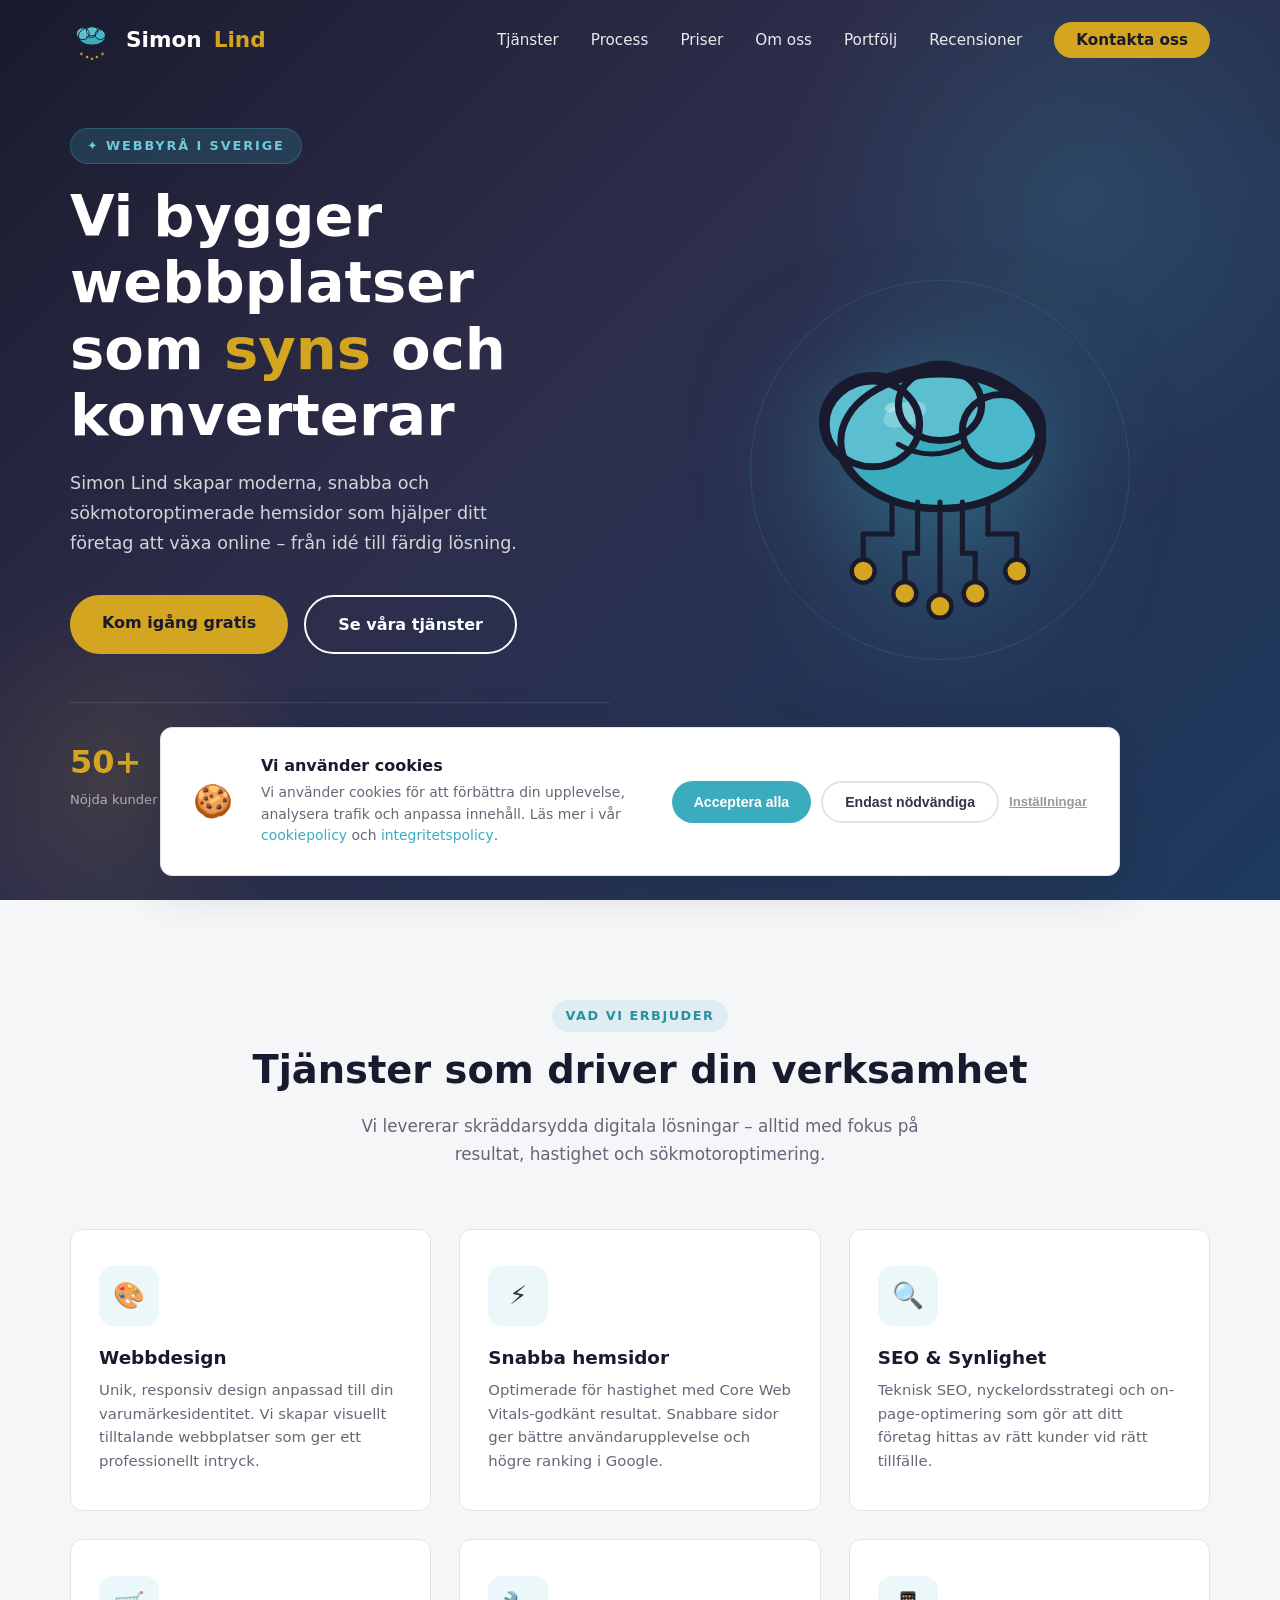
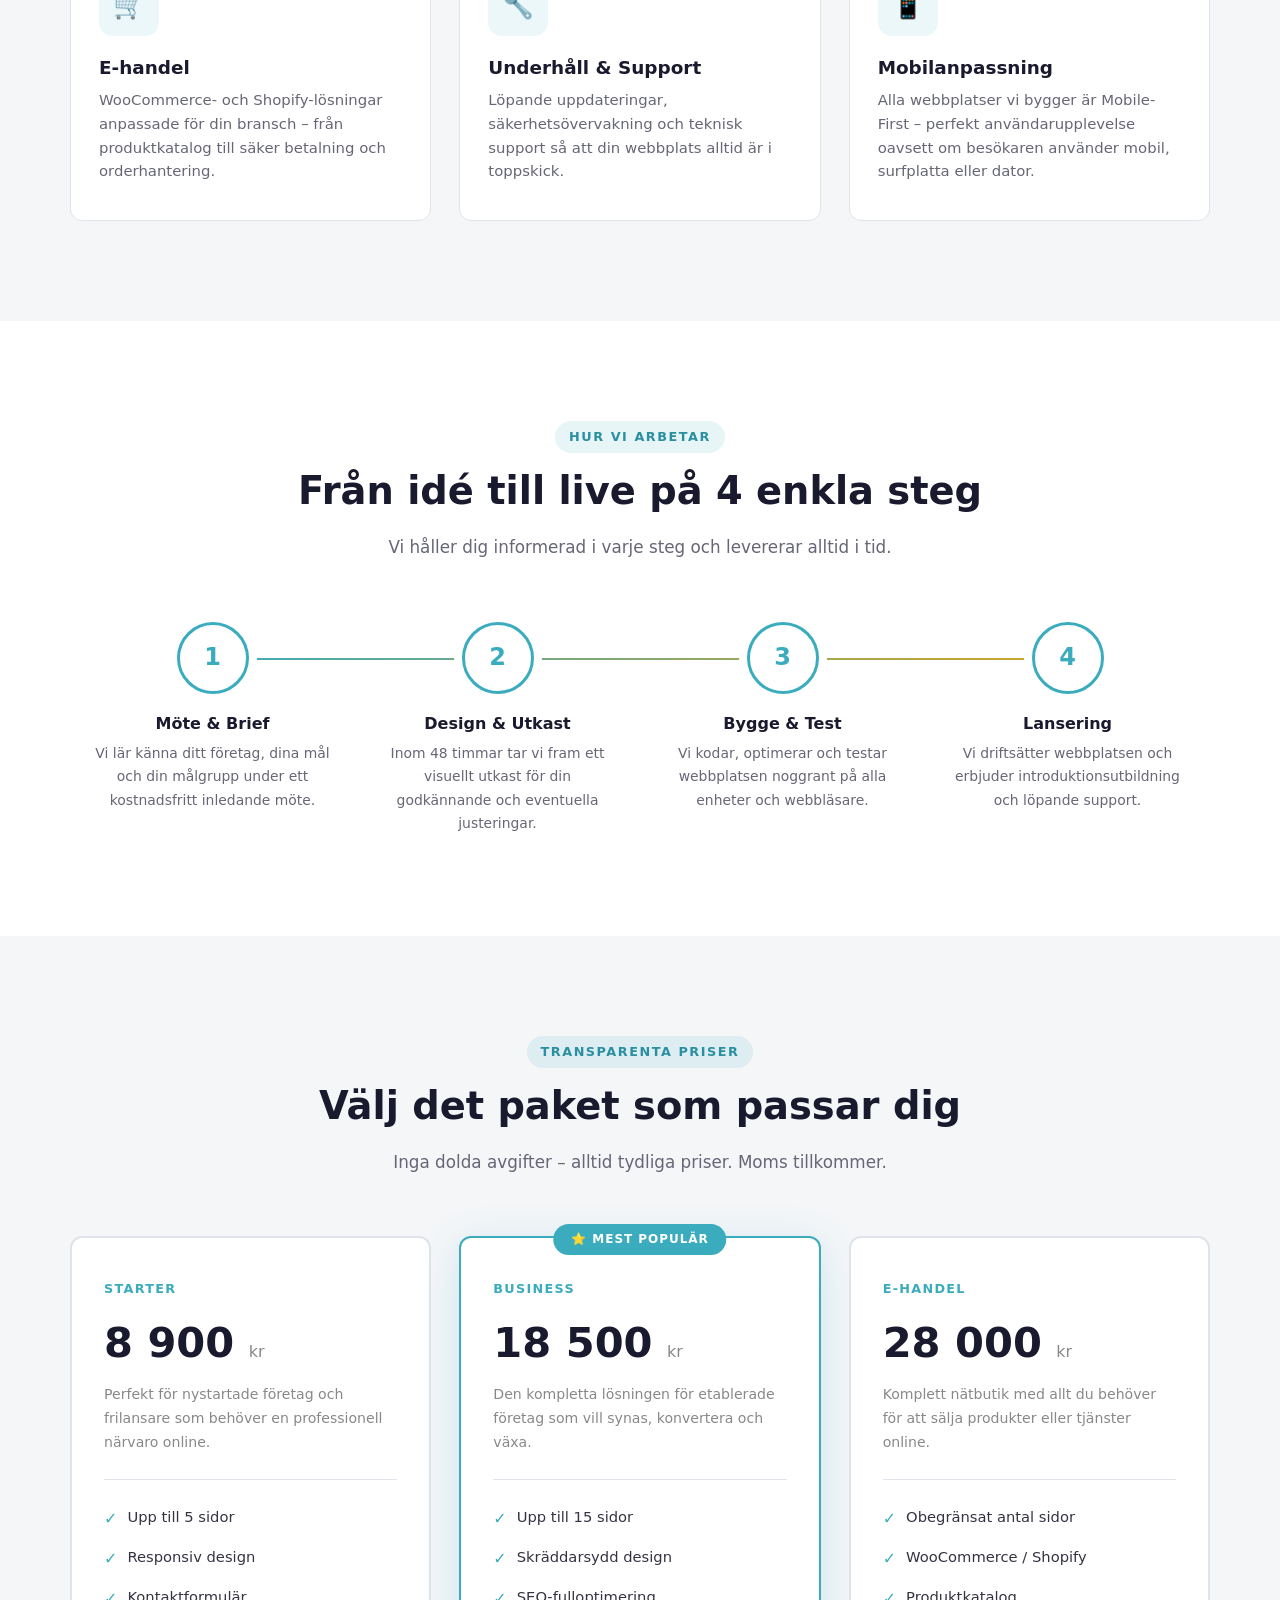
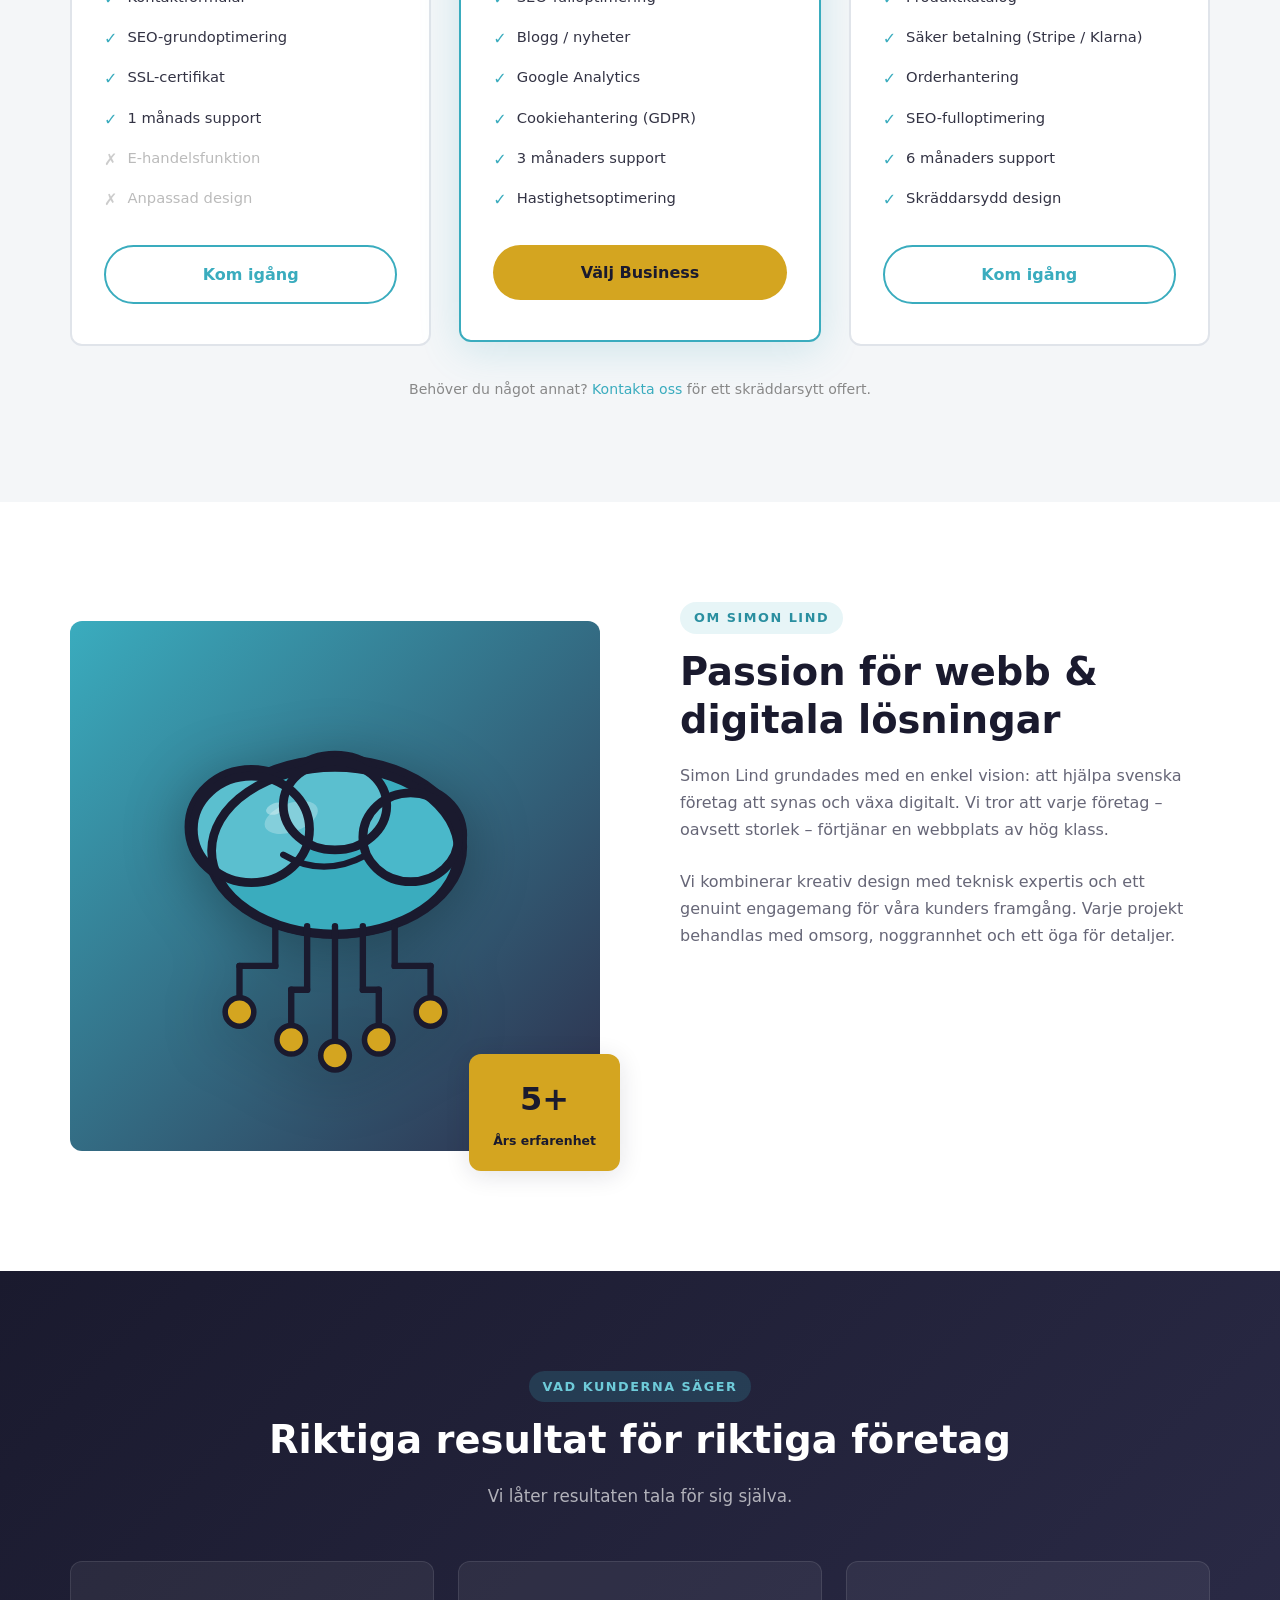
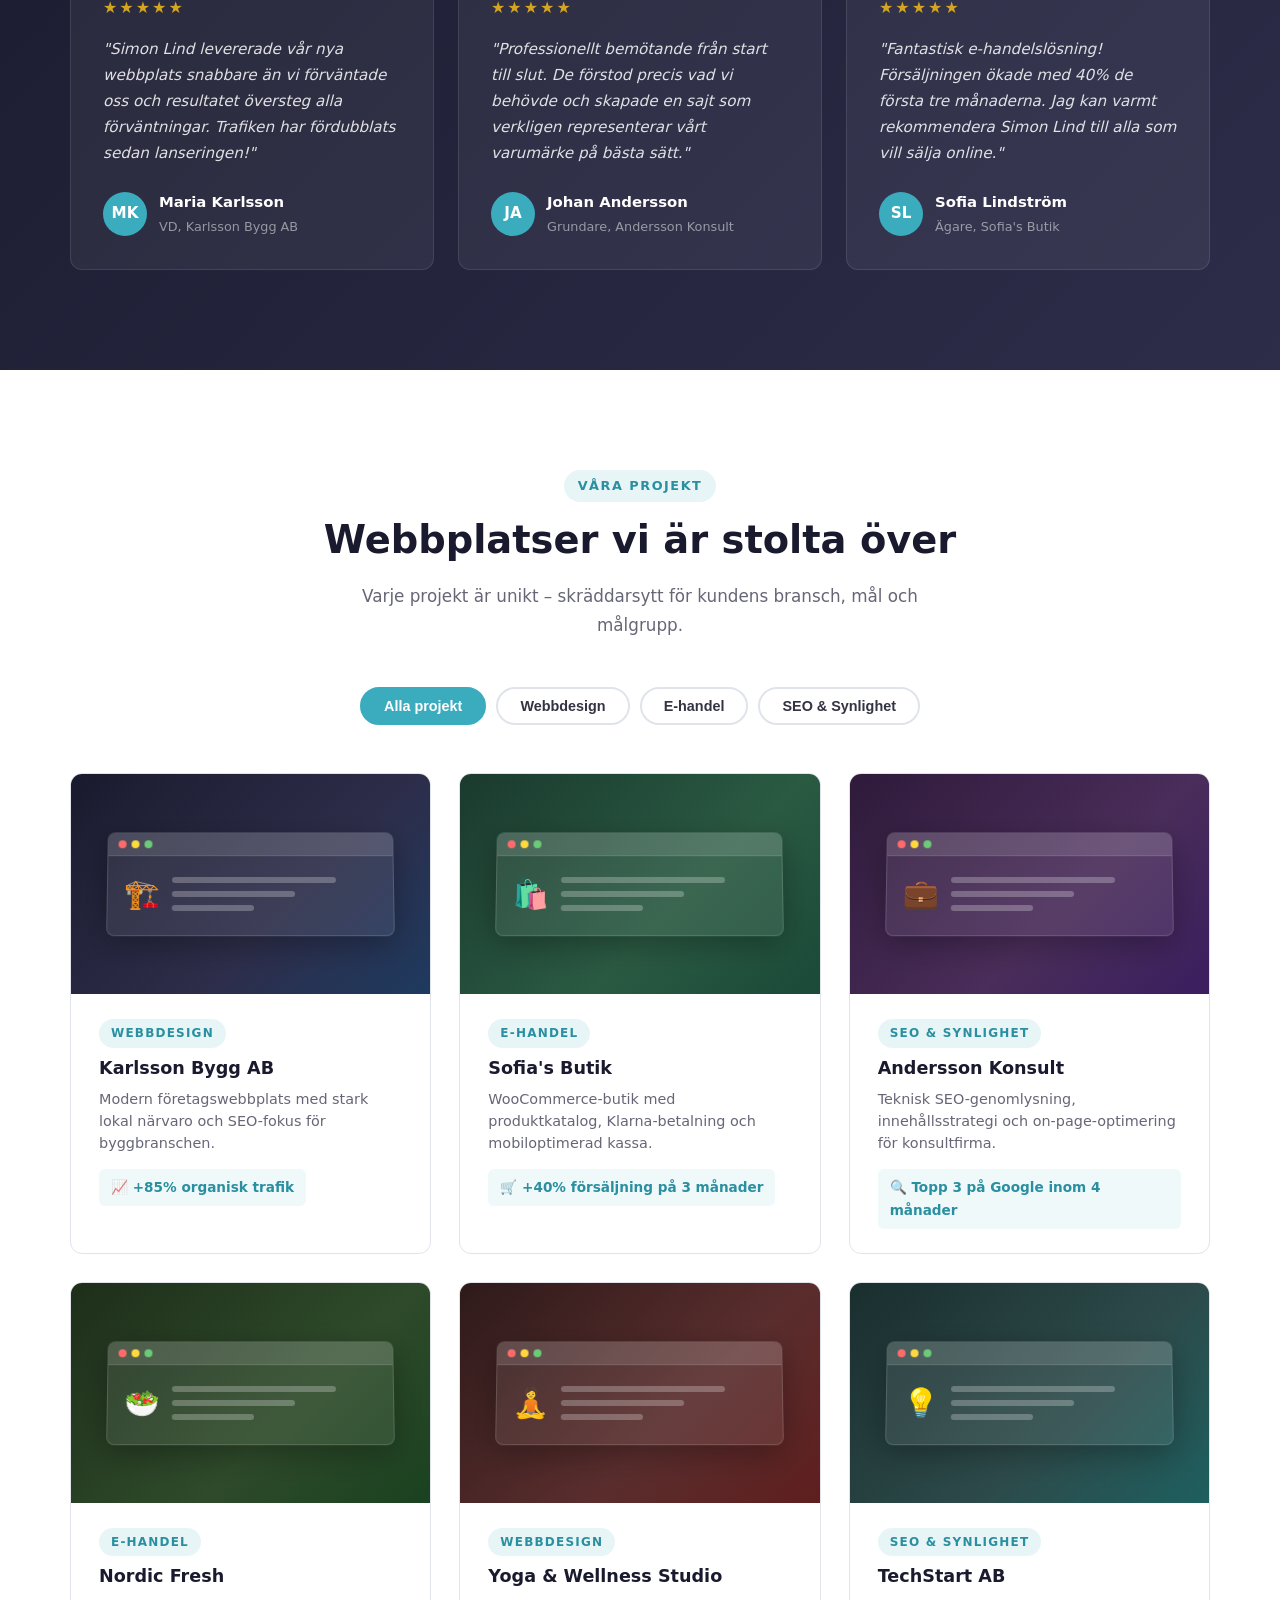
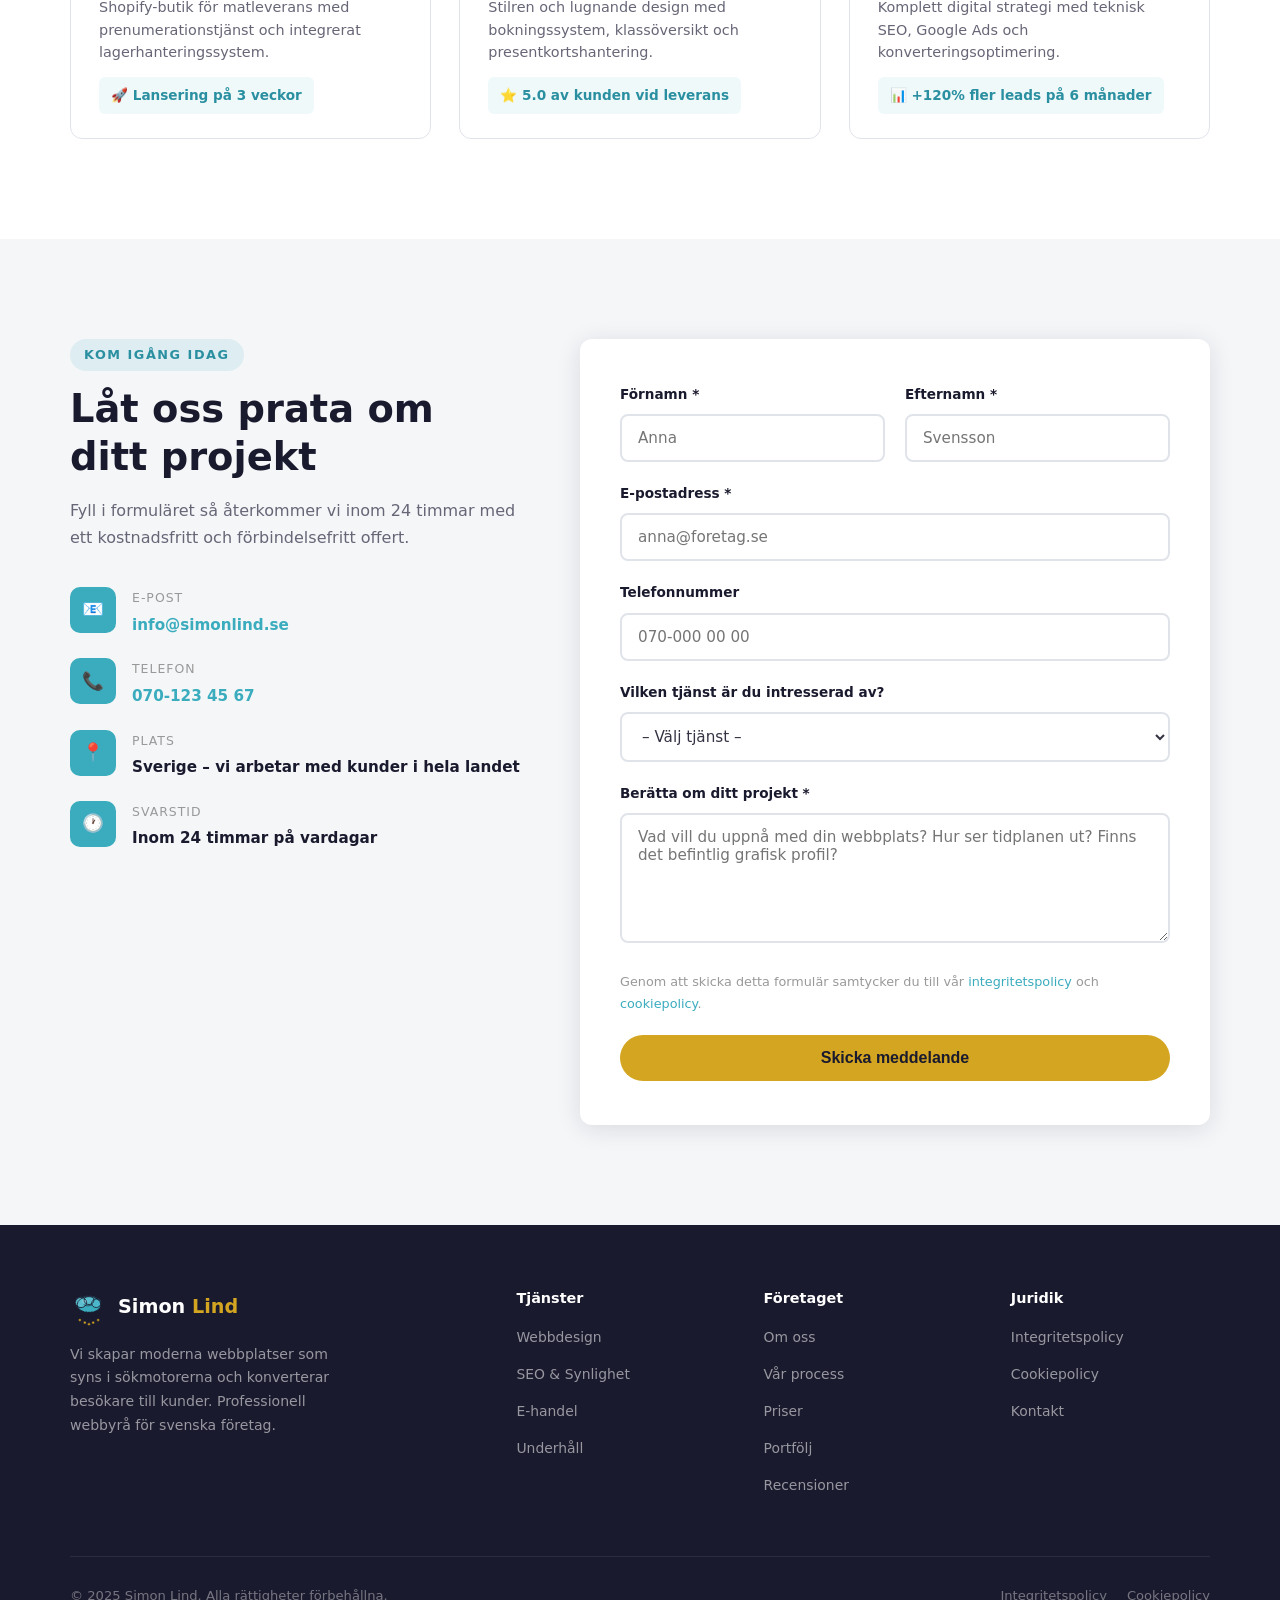
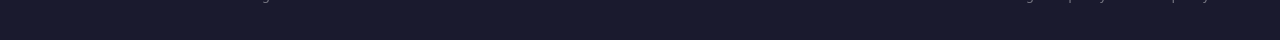
==== commit 10fb0b4d: "Add Swedish portfolio section with filter tabs and browser mockup cards Co-authored-by: bellemartine" ====
--- a/index.html
+++ b/index.html
@@ -30,6 +30,7 @@
       <li role="none"><a href="#process" role="menuitem">Process</a></li>
       <li role="none"><a href="#priser" role="menuitem">Priser</a></li>
       <li role="none"><a href="#om-oss" role="menuitem">Om oss</a></li>
+      <li role="none"><a href="#portfölj" role="menuitem">Portfölj</a></li>
       <li role="none"><a href="#recensioner" role="menuitem">Recensioner</a></li>
       <li role="none"><a href="#kontakt" class="btn-nav" role="menuitem">Kontakta oss</a></li>
     </ul>
@@ -344,6 +345,162 @@
 </section>
 
 <!-- ============================================================
+     PORTFÖLJ
+     ============================================================ -->
+<section id="portfölj" aria-labelledby="portfolio-heading">
+  <div class="container">
+    <div class="intro text-center">
+      <span class="section-tag">Våra projekt</span>
+      <h2 class="section-title" id="portfolio-heading">Webbplatser vi är stolta över</h2>
+      <p class="section-subtitle">Varje projekt är unikt – skräddarsytt för kundens bransch, mål och målgrupp.</p>
+    </div>
+
+    <div class="portfolio-filters" role="group" aria-label="Filtrera projekt">
+      <button class="portfolio-filter active" data-filter="alla">Alla projekt</button>
+      <button class="portfolio-filter" data-filter="webbdesign">Webbdesign</button>
+      <button class="portfolio-filter" data-filter="e-handel">E-handel</button>
+      <button class="portfolio-filter" data-filter="seo-synlighet">SEO &amp; Synlighet</button>
+    </div>
+
+    <div class="portfolio-grid">
+
+      <div class="portfolio-card" data-category="webbdesign">
+        <div class="portfolio-img" style="background:linear-gradient(135deg,#1A1A2E 0%,#2D2D4A 60%,#1E3A5F 100%)">
+          <div class="portfolio-mockup">
+            <div class="mockup-bar"><span></span><span></span><span></span></div>
+            <div class="mockup-content">
+              <div class="mockup-logo">🏗️</div>
+              <div class="mockup-lines">
+                <div class="mockup-line w80"></div>
+                <div class="mockup-line w60"></div>
+                <div class="mockup-line w40"></div>
+              </div>
+            </div>
+          </div>
+        </div>
+        <div class="portfolio-info">
+          <span class="portfolio-tag">Webbdesign</span>
+          <h3>Karlsson Bygg AB</h3>
+          <p>Modern företagswebbplats med stark lokal närvaro och SEO-fokus för byggbranschen.</p>
+          <div class="portfolio-result">📈 +85% organisk trafik</div>
+        </div>
+      </div>
+
+      <div class="portfolio-card" data-category="e-handel">
+        <div class="portfolio-img" style="background:linear-gradient(135deg,#1A3A2E 0%,#2A5A42 60%,#1A4A38 100%)">
+          <div class="portfolio-mockup">
+            <div class="mockup-bar"><span></span><span></span><span></span></div>
+            <div class="mockup-content">
+              <div class="mockup-logo">🛍️</div>
+              <div class="mockup-lines">
+                <div class="mockup-line w80"></div>
+                <div class="mockup-line w60"></div>
+                <div class="mockup-line w40"></div>
+              </div>
+            </div>
+          </div>
+        </div>
+        <div class="portfolio-info">
+          <span class="portfolio-tag">E-handel</span>
+          <h3>Sofia's Butik</h3>
+          <p>WooCommerce-butik med produktkatalog, Klarna-betalning och mobiloptimerad kassa.</p>
+          <div class="portfolio-result">🛒 +40% försäljning på 3 månader</div>
+        </div>
+      </div>
+
+      <div class="portfolio-card" data-category="seo-synlighet">
+        <div class="portfolio-img" style="background:linear-gradient(135deg,#2E1A3A 0%,#4A2D5A 60%,#3A1E5F 100%)">
+          <div class="portfolio-mockup">
+            <div class="mockup-bar"><span></span><span></span><span></span></div>
+            <div class="mockup-content">
+              <div class="mockup-logo">💼</div>
+              <div class="mockup-lines">
+                <div class="mockup-line w80"></div>
+                <div class="mockup-line w60"></div>
+                <div class="mockup-line w40"></div>
+              </div>
+            </div>
+          </div>
+        </div>
+        <div class="portfolio-info">
+          <span class="portfolio-tag">SEO &amp; Synlighet</span>
+          <h3>Andersson Konsult</h3>
+          <p>Teknisk SEO-genomlysning, innehållsstrategi och on-page-optimering för konsultfirma.</p>
+          <div class="portfolio-result">🔍 Topp 3 på Google inom 4 månader</div>
+        </div>
+      </div>
+
+      <div class="portfolio-card" data-category="e-handel">
+        <div class="portfolio-img" style="background:linear-gradient(135deg,#1E2E1A 0%,#2E4A2A 60%,#1A4220 100%)">
+          <div class="portfolio-mockup">
+            <div class="mockup-bar"><span></span><span></span><span></span></div>
+            <div class="mockup-content">
+              <div class="mockup-logo">🥗</div>
+              <div class="mockup-lines">
+                <div class="mockup-line w80"></div>
+                <div class="mockup-line w60"></div>
+                <div class="mockup-line w40"></div>
+              </div>
+            </div>
+          </div>
+        </div>
+        <div class="portfolio-info">
+          <span class="portfolio-tag">E-handel</span>
+          <h3>Nordic Fresh</h3>
+          <p>Shopify-butik för matleverans med prenumerationstjänst och integrerat lagerhanteringssystem.</p>
+          <div class="portfolio-result">🚀 Lansering på 3 veckor</div>
+        </div>
+      </div>
+
+      <div class="portfolio-card" data-category="webbdesign">
+        <div class="portfolio-img" style="background:linear-gradient(135deg,#2E1A1A 0%,#5A2D2D 60%,#5F1E1E 100%)">
+          <div class="portfolio-mockup">
+            <div class="mockup-bar"><span></span><span></span><span></span></div>
+            <div class="mockup-content">
+              <div class="mockup-logo">🧘</div>
+              <div class="mockup-lines">
+                <div class="mockup-line w80"></div>
+                <div class="mockup-line w60"></div>
+                <div class="mockup-line w40"></div>
+              </div>
+            </div>
+          </div>
+        </div>
+        <div class="portfolio-info">
+          <span class="portfolio-tag">Webbdesign</span>
+          <h3>Yoga &amp; Wellness Studio</h3>
+          <p>Stilren och lugnande design med bokningssystem, klassöversikt och presentkortshantering.</p>
+          <div class="portfolio-result">⭐ 5.0 av kunden vid leverans</div>
+        </div>
+      </div>
+
+      <div class="portfolio-card" data-category="seo-synlighet">
+        <div class="portfolio-img" style="background:linear-gradient(135deg,#1A2E2E 0%,#2D4A4A 60%,#1E5F5F 100%)">
+          <div class="portfolio-mockup">
+            <div class="mockup-bar"><span></span><span></span><span></span></div>
+            <div class="mockup-content">
+              <div class="mockup-logo">💡</div>
+              <div class="mockup-lines">
+                <div class="mockup-line w80"></div>
+                <div class="mockup-line w60"></div>
+                <div class="mockup-line w40"></div>
+              </div>
+            </div>
+          </div>
+        </div>
+        <div class="portfolio-info">
+          <span class="portfolio-tag">SEO &amp; Synlighet</span>
+          <h3>TechStart AB</h3>
+          <p>Komplett digital strategi med teknisk SEO, Google Ads och konverteringsoptimering.</p>
+          <div class="portfolio-result">📊 +120% fler leads på 6 månader</div>
+        </div>
+      </div>
+
+    </div>
+  </div>
+</section>
+
+<!-- ============================================================
      KONTAKT
      ============================================================ -->
 <section id="kontakt" aria-labelledby="kontakt-heading">
@@ -467,6 +624,7 @@
           <li><a href="#om-oss">Om oss</a></li>
           <li><a href="#process">Vår process</a></li>
           <li><a href="#priser">Priser</a></li>
+          <li><a href="#portfölj">Portfölj</a></li>
           <li><a href="#recensioner">Recensioner</a></li>
         </ul>
       </div>
--- a/style.css
+++ b/style.css
@@ -1003,6 +1003,171 @@
 }
 .modal-footer .btn { flex: 1; min-width: 140px; justify-content: center; display: flex; align-items: center; }
 
+
+/* ============================================================
+   PORTFOLIO / PORTFÖLJ
+   ============================================================ */
+#portfölj {
+  padding: 100px 0;
+  background: var(--white);
+}
+#portfölj .intro { margin-bottom: 48px; }
+
+/* Filter buttons */
+.portfolio-filters {
+  display: flex;
+  gap: 10px;
+  justify-content: center;
+  flex-wrap: wrap;
+  margin-bottom: 48px;
+}
+.portfolio-filter {
+  padding: 9px 22px;
+  border-radius: 50px;
+  font-size: 0.9rem;
+  font-weight: 600;
+  cursor: pointer;
+  border: 2px solid var(--grey-mid);
+  background: transparent;
+  color: var(--text);
+  transition: var(--transition);
+}
+.portfolio-filter:hover {
+  border-color: var(--teal);
+  color: var(--teal);
+}
+.portfolio-filter.active {
+  background: var(--teal);
+  border-color: var(--teal);
+  color: var(--white);
+}
+
+/* Portfolio grid */
+.portfolio-grid {
+  display: grid;
+  grid-template-columns: repeat(auto-fit, minmax(320px, 1fr));
+  gap: 28px;
+}
+
+/* Portfolio card */
+.portfolio-card {
+  border-radius: var(--radius);
+  overflow: hidden;
+  border: 1px solid var(--grey-mid);
+  background: var(--white);
+  transition: var(--transition);
+}
+.portfolio-card:hover {
+  transform: translateY(-6px);
+  box-shadow: var(--shadow);
+  border-color: transparent;
+}
+.portfolio-card[aria-hidden="true"] { display: none; }
+
+/* Portfolio image / mockup area */
+.portfolio-img {
+  position: relative;
+  height: 220px;
+  overflow: hidden;
+  display: flex;
+  align-items: center;
+  justify-content: center;
+}
+
+/* Browser mockup inside card */
+.portfolio-mockup {
+  width: 80%;
+  background: rgba(255,255,255,0.08);
+  border-radius: 8px;
+  overflow: hidden;
+  border: 1px solid rgba(255,255,255,0.15);
+  box-shadow: 0 8px 32px rgba(0,0,0,0.3);
+  transform: perspective(600px) rotateX(4deg);
+  transition: transform 0.4s ease;
+}
+.portfolio-card:hover .portfolio-mockup {
+  transform: perspective(600px) rotateX(0deg) scale(1.03);
+}
+.mockup-bar {
+  background: rgba(255,255,255,0.12);
+  padding: 7px 10px;
+  display: flex;
+  gap: 5px;
+  align-items: center;
+  border-bottom: 1px solid rgba(255,255,255,0.1);
+}
+.mockup-bar span {
+  display: block;
+  width: 8px;
+  height: 8px;
+  border-radius: 50%;
+  background: rgba(255,255,255,0.3);
+}
+.mockup-bar span:first-child { background: #ff6b6b; }
+.mockup-bar span:nth-child(2) { background: #ffd93d; }
+.mockup-bar span:nth-child(3) { background: #6bcb77; }
+.mockup-content {
+  padding: 14px 16px 16px;
+  display: flex;
+  align-items: center;
+  gap: 12px;
+}
+.mockup-logo {
+  font-size: 1.8rem;
+  flex-shrink: 0;
+}
+.mockup-lines {
+  flex: 1;
+  display: flex;
+  flex-direction: column;
+  gap: 8px;
+}
+.mockup-line {
+  height: 6px;
+  background: rgba(255,255,255,0.25);
+  border-radius: 3px;
+}
+.mockup-line.w80 { width: 80%; }
+.mockup-line.w60 { width: 60%; }
+.mockup-line.w40 { width: 40%; }
+
+/* Portfolio info */
+.portfolio-info {
+  padding: 24px 28px;
+}
+.portfolio-tag {
+  display: inline-block;
+  background: rgba(58, 172, 190, 0.12);
+  color: var(--teal-dark);
+  font-size: 0.75rem;
+  font-weight: 700;
+  letter-spacing: 0.1em;
+  text-transform: uppercase;
+  padding: 4px 12px;
+  border-radius: 50px;
+  margin-bottom: 10px;
+}
+.portfolio-info h3 {
+  font-size: 1.1rem;
+  margin-bottom: 8px;
+  color: var(--dark);
+}
+.portfolio-info p {
+  font-size: 0.9rem;
+  color: #666677;
+  line-height: 1.55;
+  margin-bottom: 14px;
+}
+.portfolio-result {
+  font-size: 0.85rem;
+  font-weight: 600;
+  color: var(--teal-dark);
+  background: rgba(58, 172, 190, 0.08);
+  border-radius: 6px;
+  padding: 7px 12px;
+  display: inline-block;
+}
+
 /* ============================================================
    PAGE HEADER (for sub-pages)
    ============================================================ */
@@ -1109,5 +1274,6 @@
   .modal-box { padding: 24px; }
   .packages-grid { grid-template-columns: 1fr; }
   .package-card.popular { transform: none; }
+  .portfolio-grid { grid-template-columns: 1fr; }
   .about-values { grid-template-columns: 1fr; }
 }
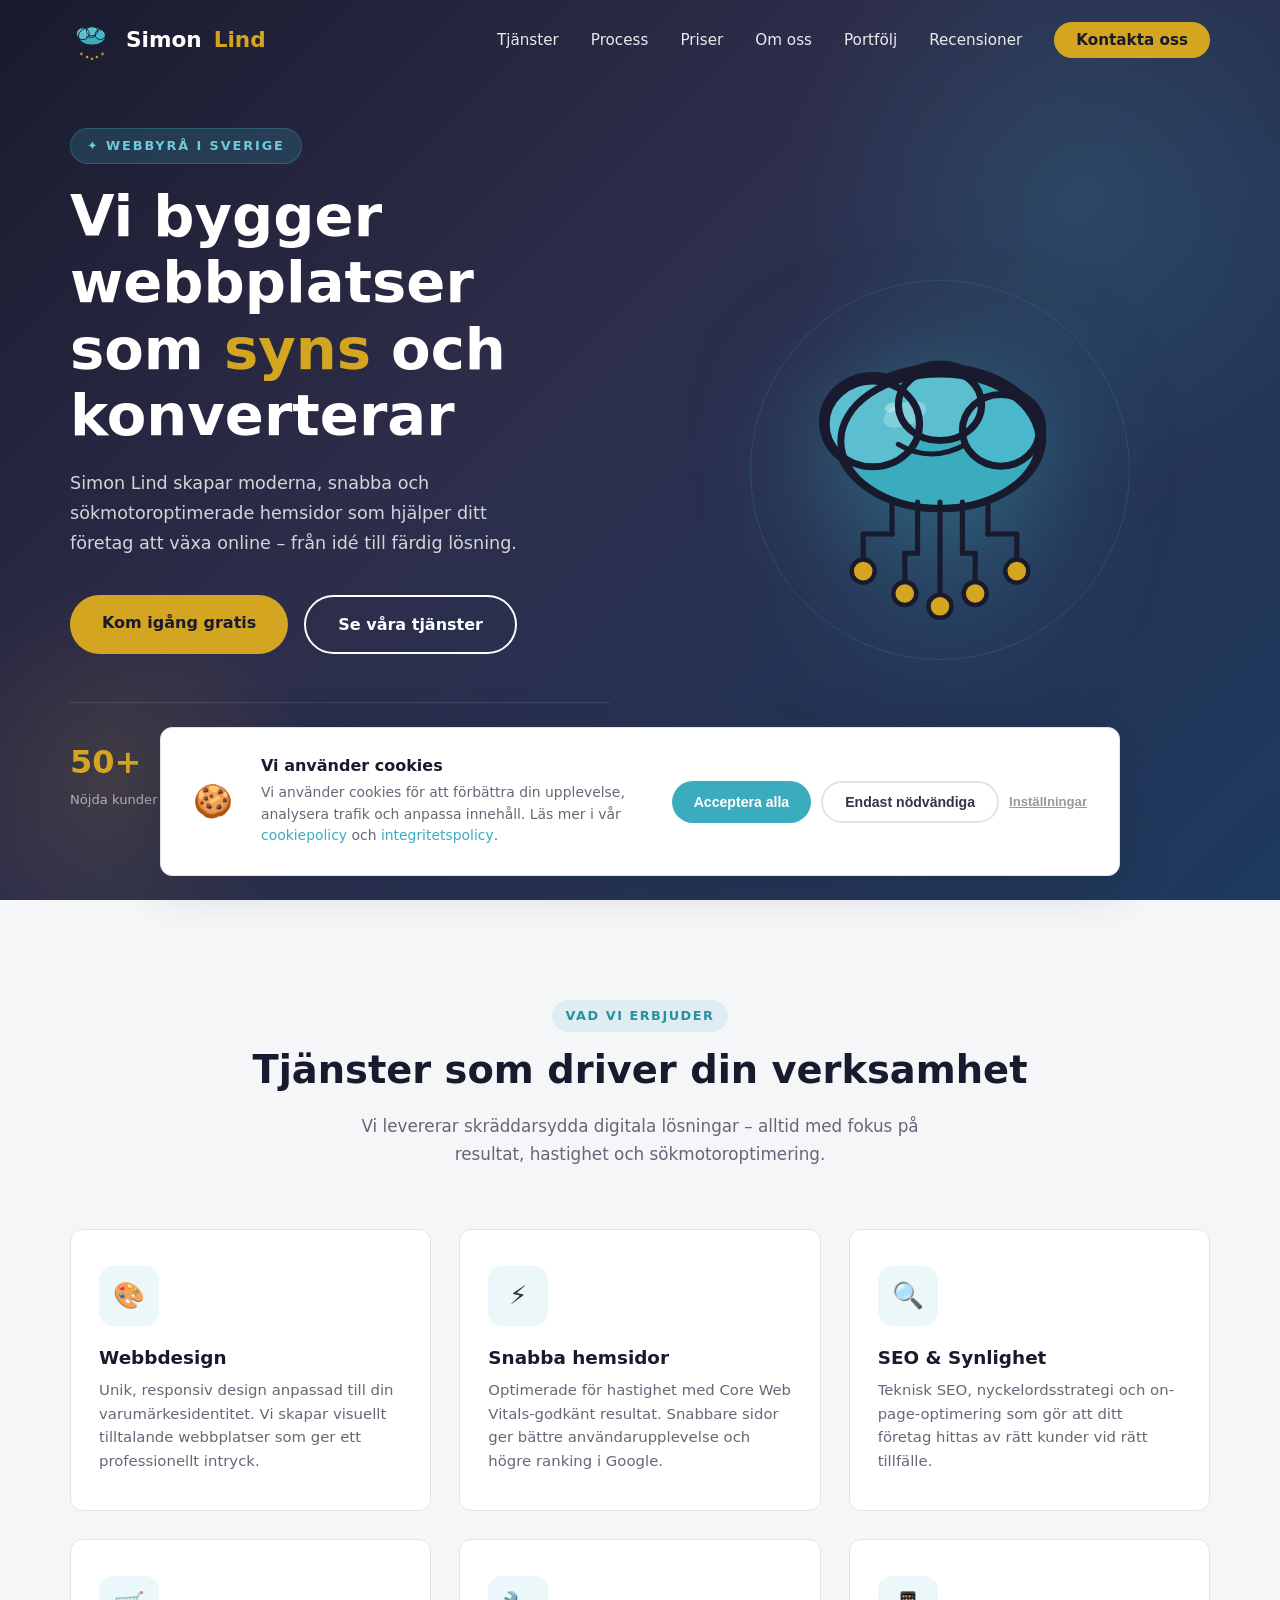
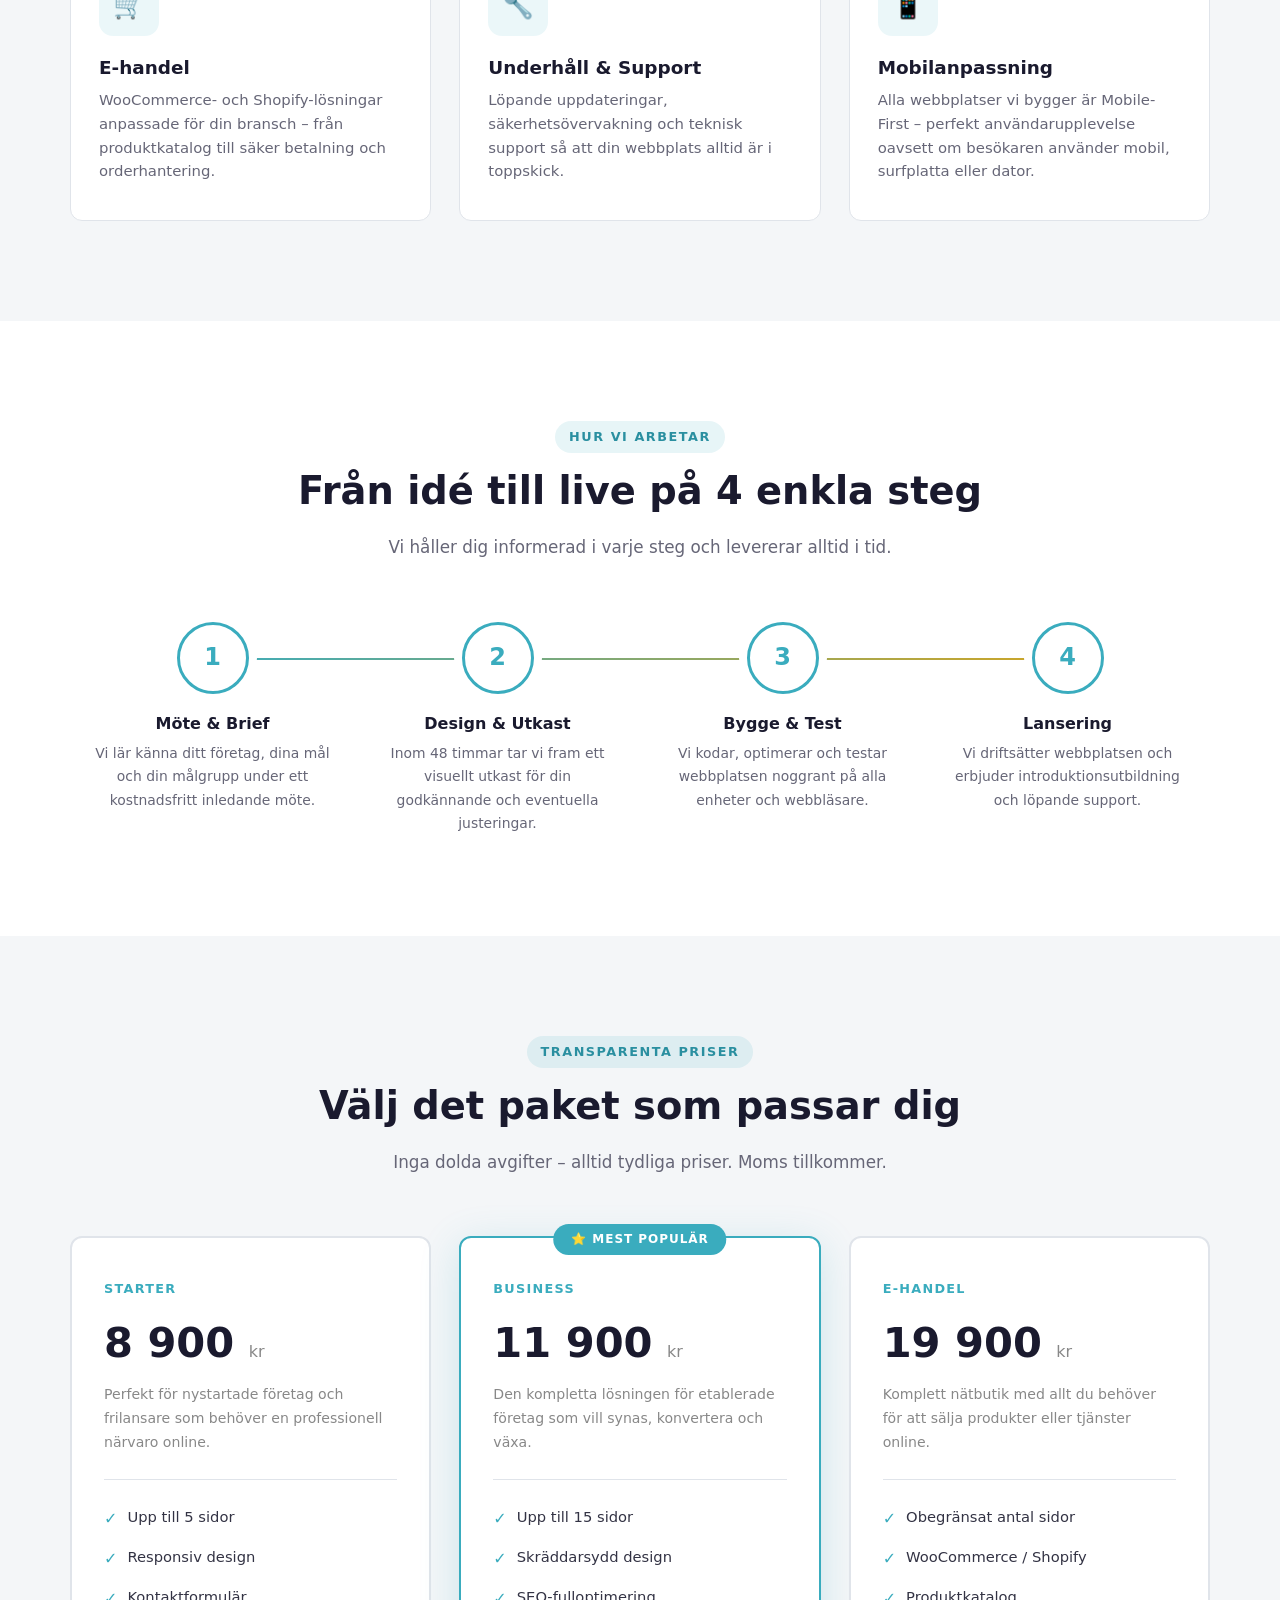
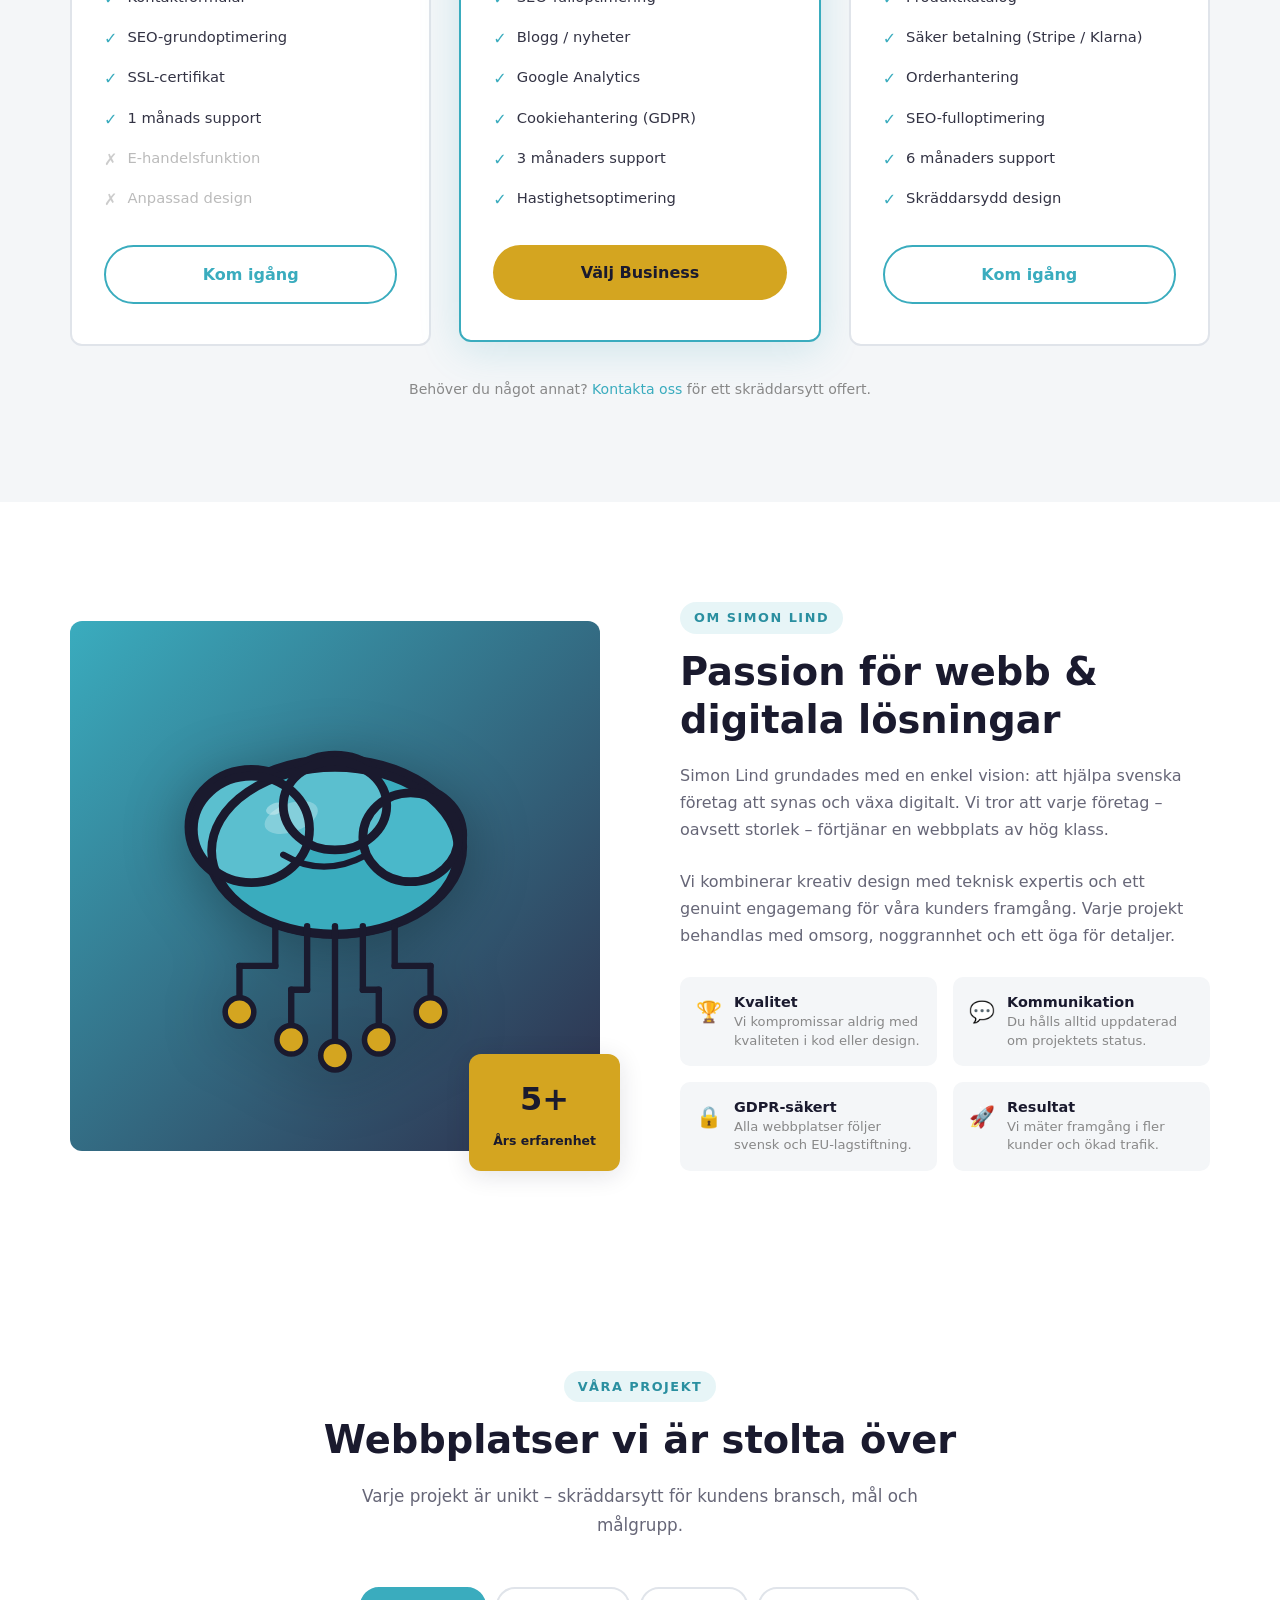
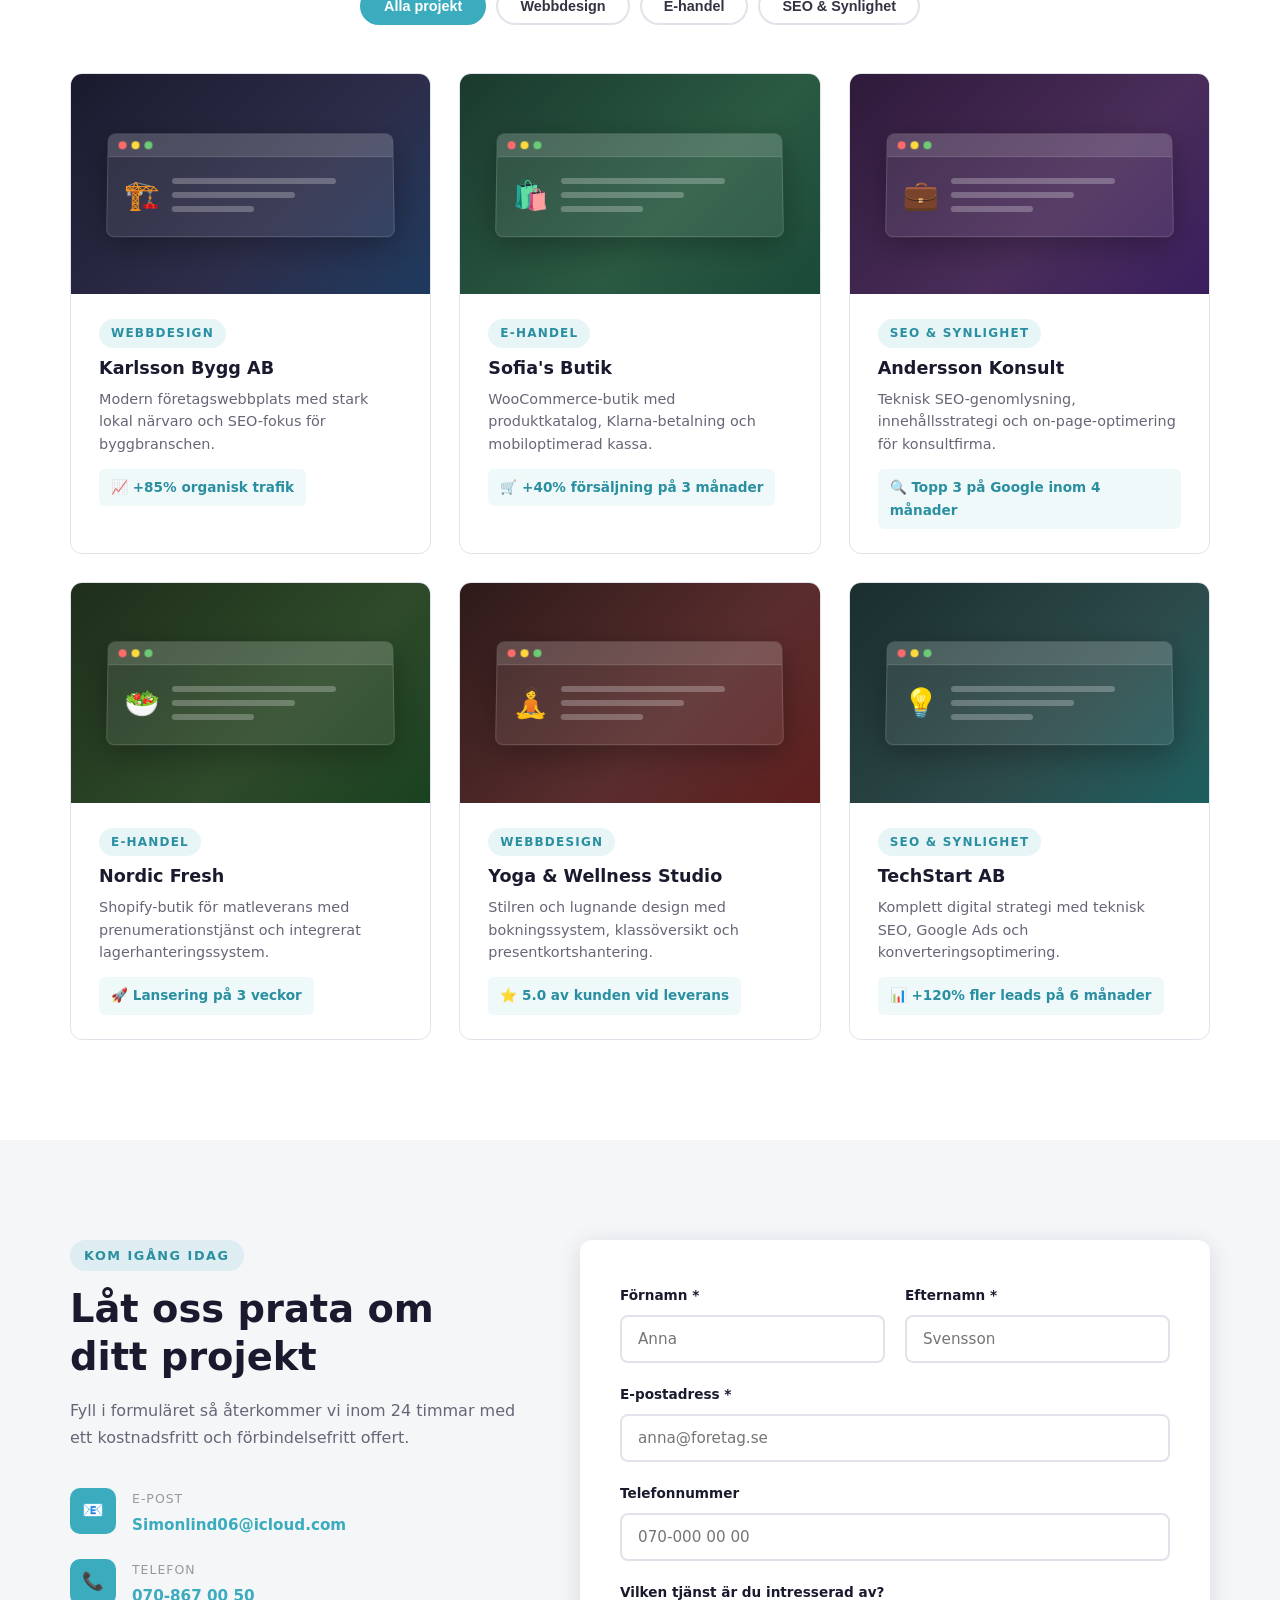
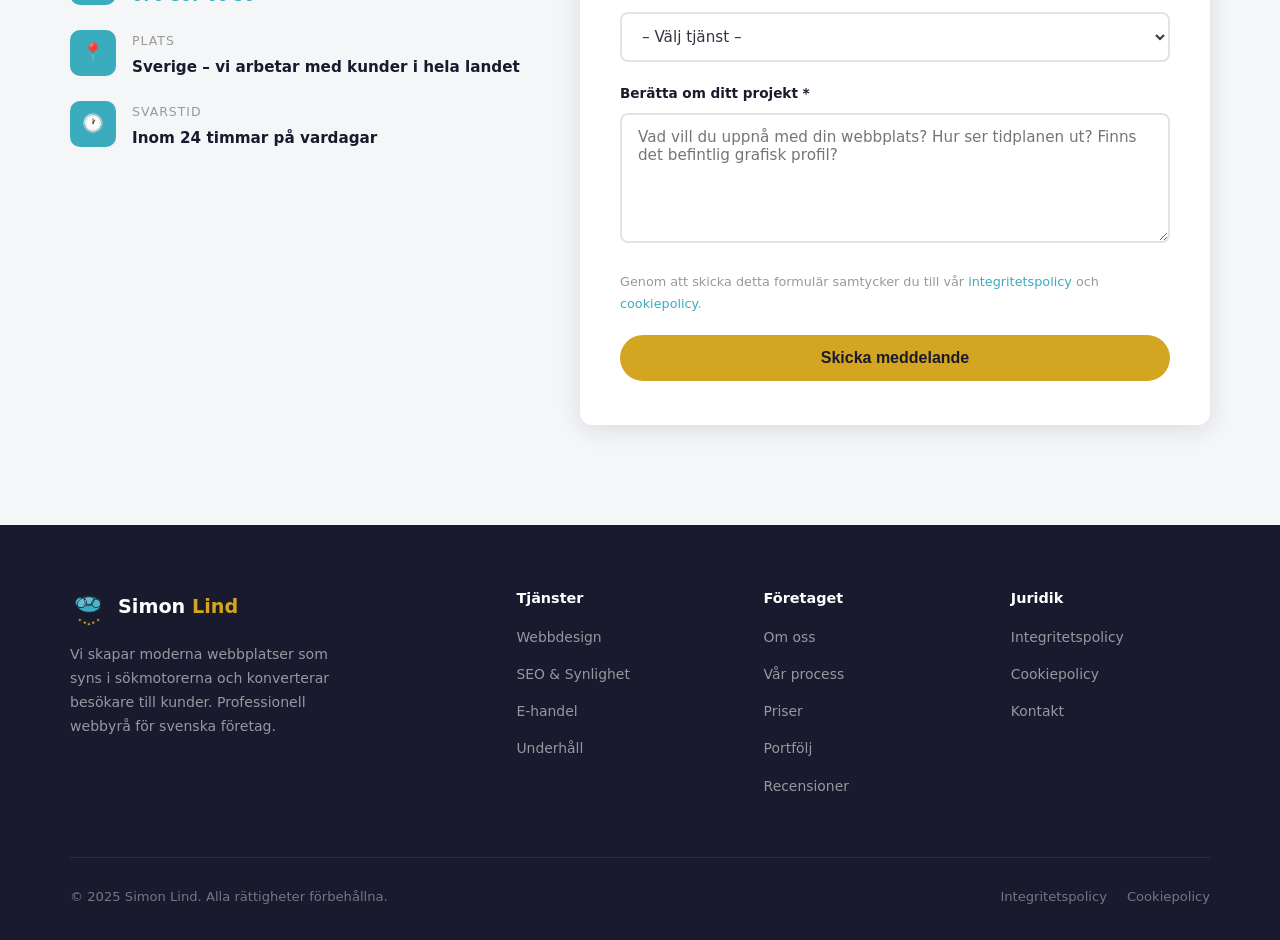
==== commit a7880a7c: "sparar sidan" ====
--- a/index.html
+++ b/index.html
@@ -196,7 +196,7 @@
       <div class="package-card popular">
         <div class="popular-badge">⭐ Mest populär</div>
         <div class="package-name">Business</div>
-        <div class="package-price">18 500 <span>kr</span></div>
+        <div class="package-price">11 900 <span>kr</span></div>
         <div class="package-desc">Den kompletta lösningen för etablerade företag som vill synas, konvertera och växa.</div>
         <ul class="package-features">
           <li>Upp till 15 sidor</li>
@@ -214,7 +214,7 @@
       <!-- E-handel -->
       <div class="package-card">
         <div class="package-name">E-handel</div>
-        <div class="package-price">28 000 <span>kr</span></div>
+        <div class="package-price">19 900 <span>kr</span></div>
         <div class="package-desc">Komplett nätbutik med allt du behöver för att sälja produkter eller tjänster online.</div>
         <ul class="package-features">
           <li>Obegränsat antal sidor</li>
@@ -293,56 +293,6 @@
   </div>
 </section>
 
-<!-- ============================================================
-     RECENSIONER
-     ============================================================ -->
-<section id="recensioner" aria-labelledby="recensioner-heading">
-  <div class="container">
-    <div class="text-center">
-      <span class="section-tag" style="background:rgba(58,172,190,0.2);color:var(--teal-light);">Vad kunderna säger</span>
-      <h2 class="section-title" id="recensioner-heading">Riktiga resultat för riktiga företag</h2>
-      <p class="section-subtitle">Vi låter resultaten tala för sig själva.</p>
-    </div>
-
-    <div class="testimonials-grid">
-      <div class="testimonial-card">
-        <div class="stars">★★★★★</div>
-        <blockquote>"Simon Lind levererade vår nya webbplats snabbare än vi förväntade oss och resultatet översteg alla förväntningar. Trafiken har fördubblats sedan lanseringen!"</blockquote>
-        <div class="reviewer">
-          <div class="reviewer-avatar">MK</div>
-          <div>
-            <div class="reviewer-name">Maria Karlsson</div>
-            <div class="reviewer-role">VD, Karlsson Bygg AB</div>
-          </div>
-        </div>
-      </div>
-
-      <div class="testimonial-card">
-        <div class="stars">★★★★★</div>
-        <blockquote>"Professionellt bemötande från start till slut. De förstod precis vad vi behövde och skapade en sajt som verkligen representerar vårt varumärke på bästa sätt."</blockquote>
-        <div class="reviewer">
-          <div class="reviewer-avatar">JA</div>
-          <div>
-            <div class="reviewer-name">Johan Andersson</div>
-            <div class="reviewer-role">Grundare, Andersson Konsult</div>
-          </div>
-        </div>
-      </div>
-
-      <div class="testimonial-card">
-        <div class="stars">★★★★★</div>
-        <blockquote>"Fantastisk e-handelslösning! Försäljningen ökade med 40% de första tre månaderna. Jag kan varmt rekommendera Simon Lind till alla som vill sälja online."</blockquote>
-        <div class="reviewer">
-          <div class="reviewer-avatar">SL</div>
-          <div>
-            <div class="reviewer-name">Sofia Lindström</div>
-            <div class="reviewer-role">Ägare, Sofia's Butik</div>
-          </div>
-        </div>
-      </div>
-    </div>
-  </div>
-</section>
 
 <!-- ============================================================
      PORTFÖLJ
@@ -516,14 +466,14 @@
             <div class="contact-item-icon">📧</div>
             <div class="contact-item-text">
               <span>E-post</span>
-              <strong><a href="mailto:info@simonlind.se">info@simonlind.se</a></strong>
+              <strong><a href="mailto:Simonlind06@icloud.com">Simonlind06@icloud.com</a></strong>
             </div>
           </div>
           <div class="contact-item">
             <div class="contact-item-icon">📞</div>
             <div class="contact-item-text">
               <span>Telefon</span>
-              <strong><a href="tel:+46701234567">070-123 45 67</a></strong>
+              <strong><a href="tel:+46701234567">070-867 00 50</a></strong>
             </div>
           </div>
           <div class="contact-item">
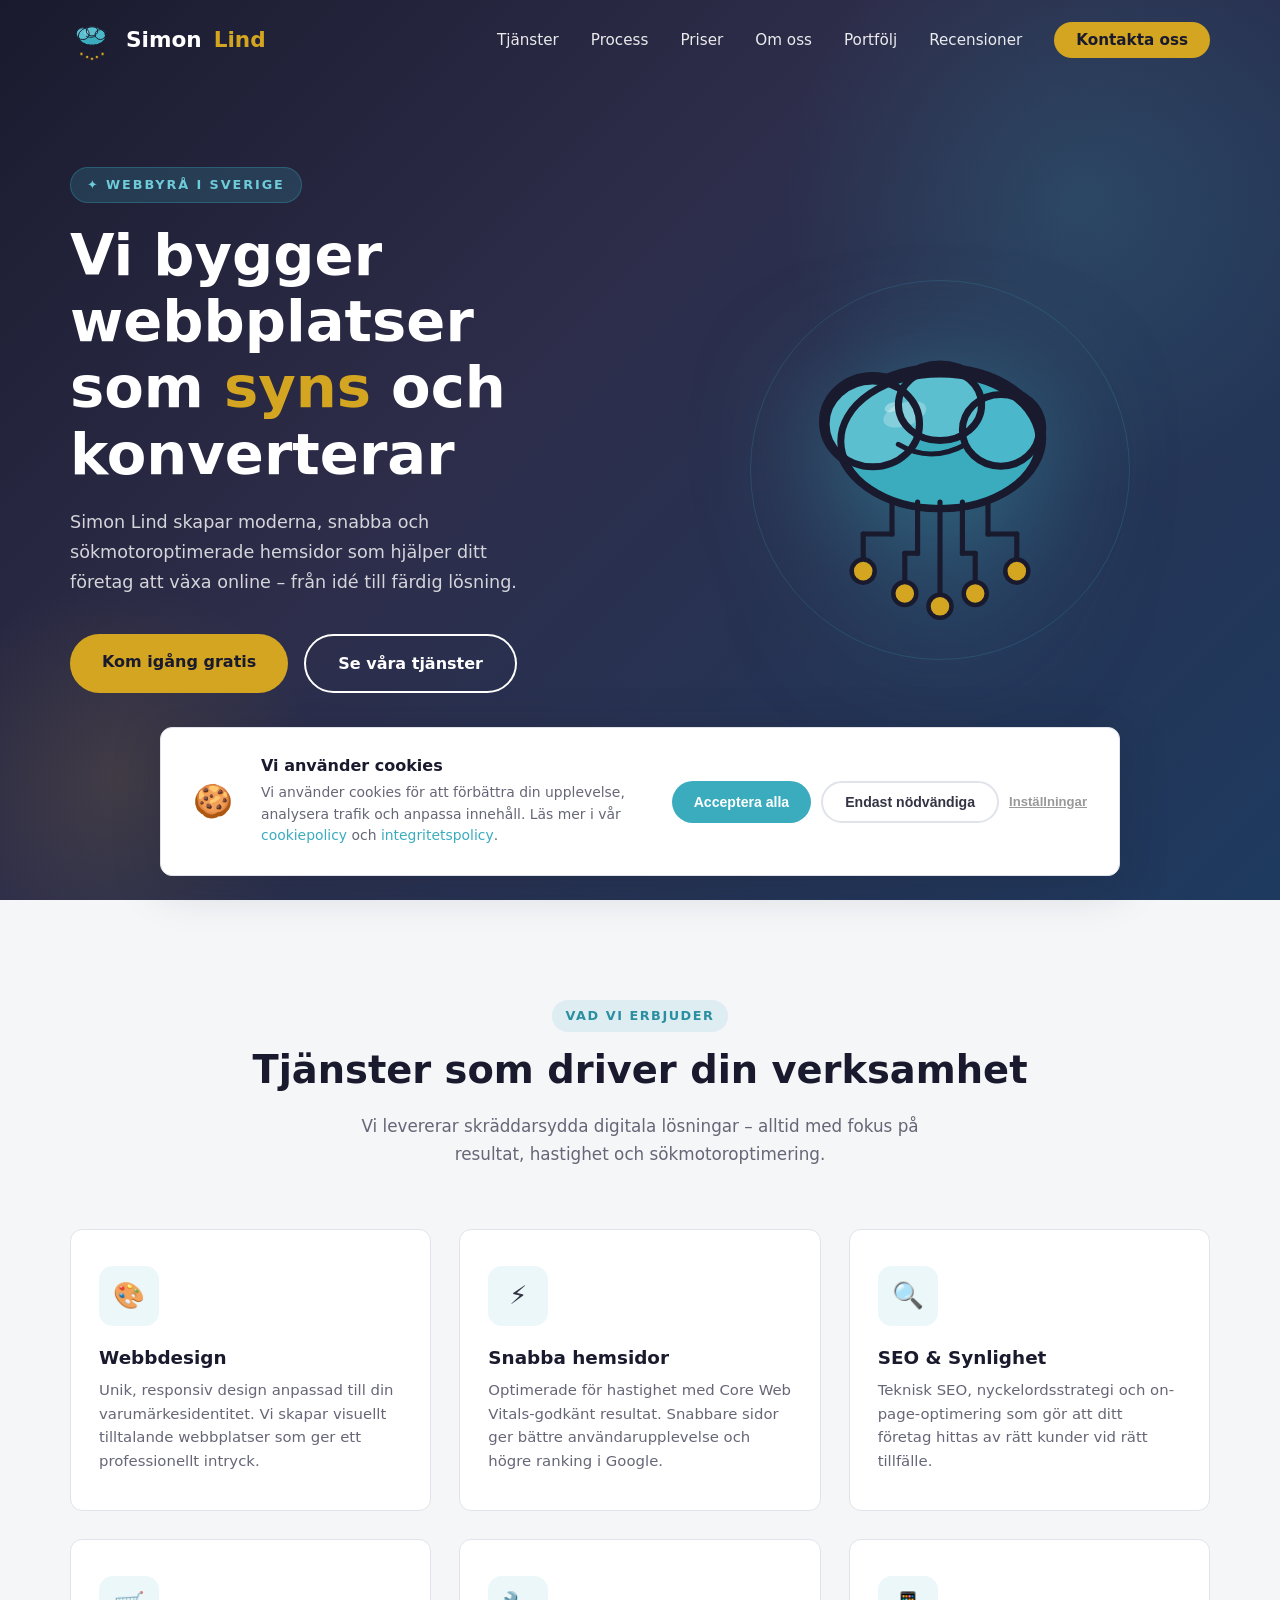
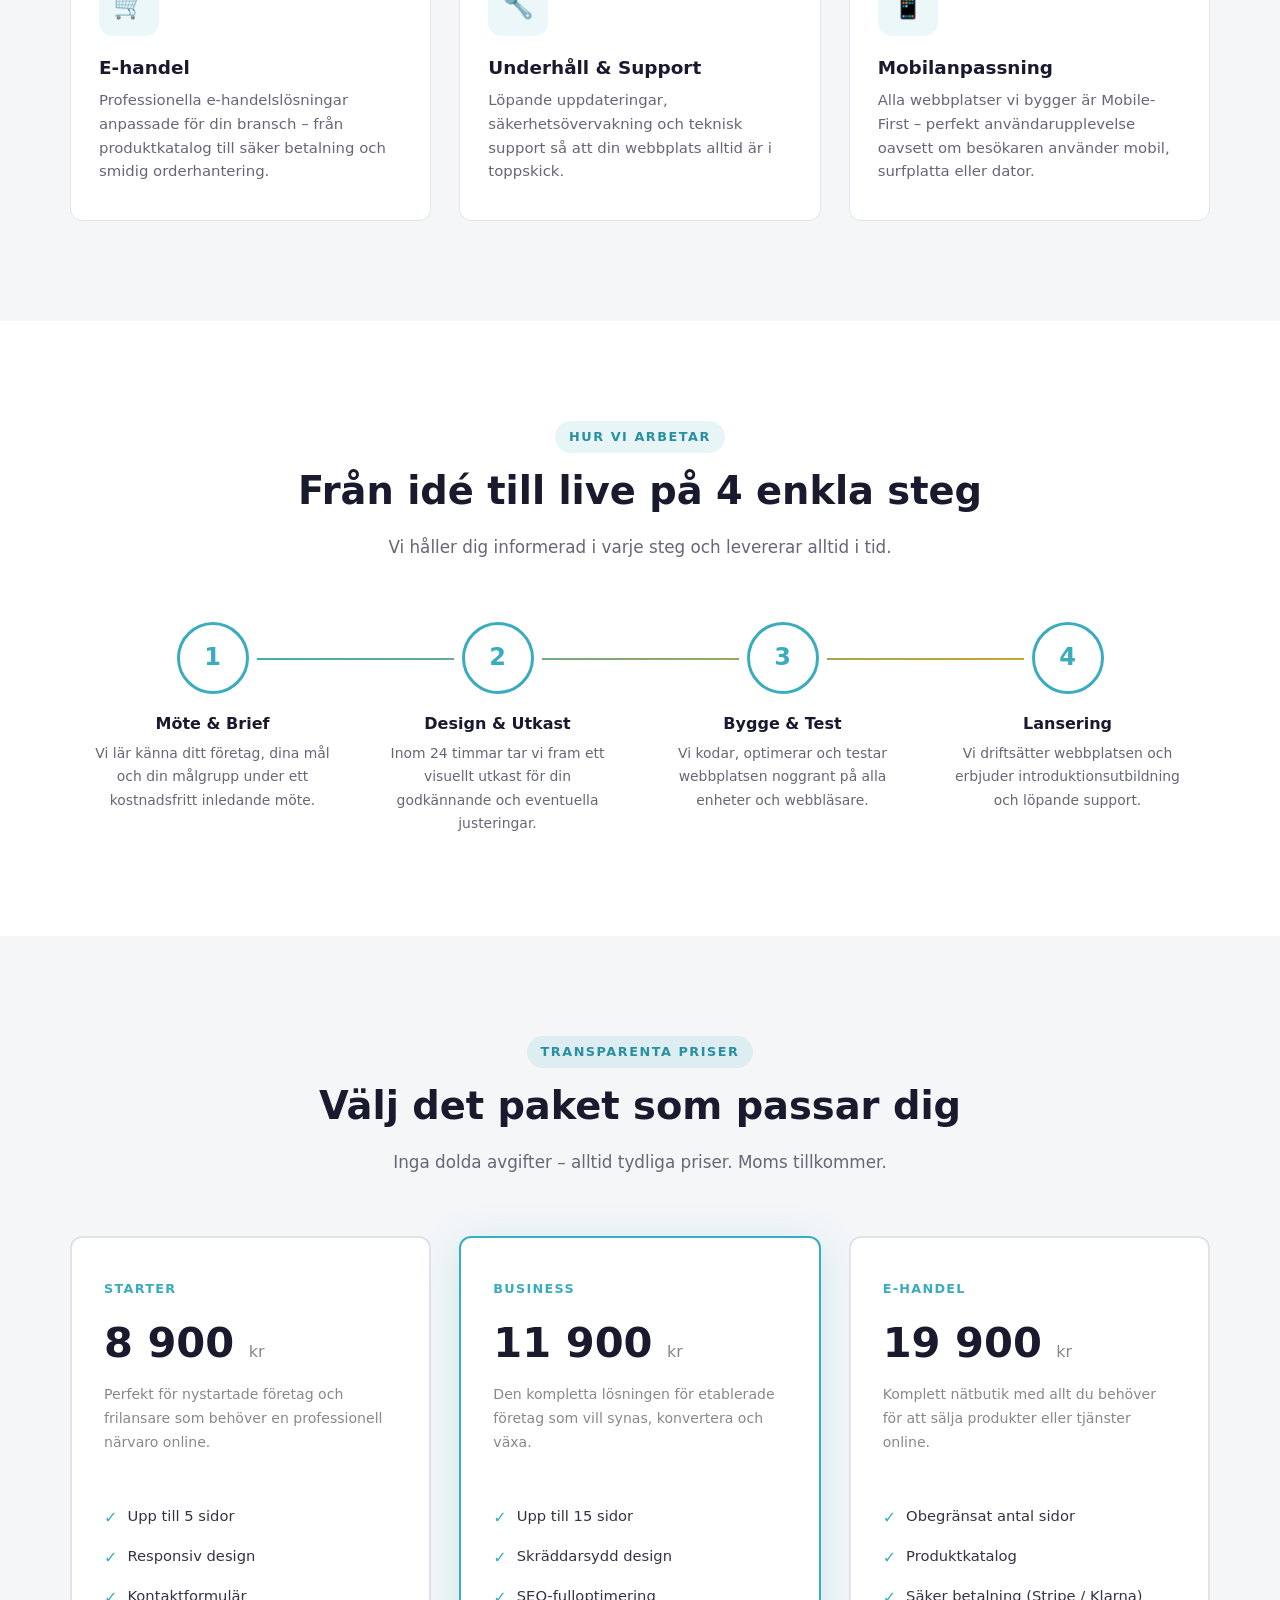
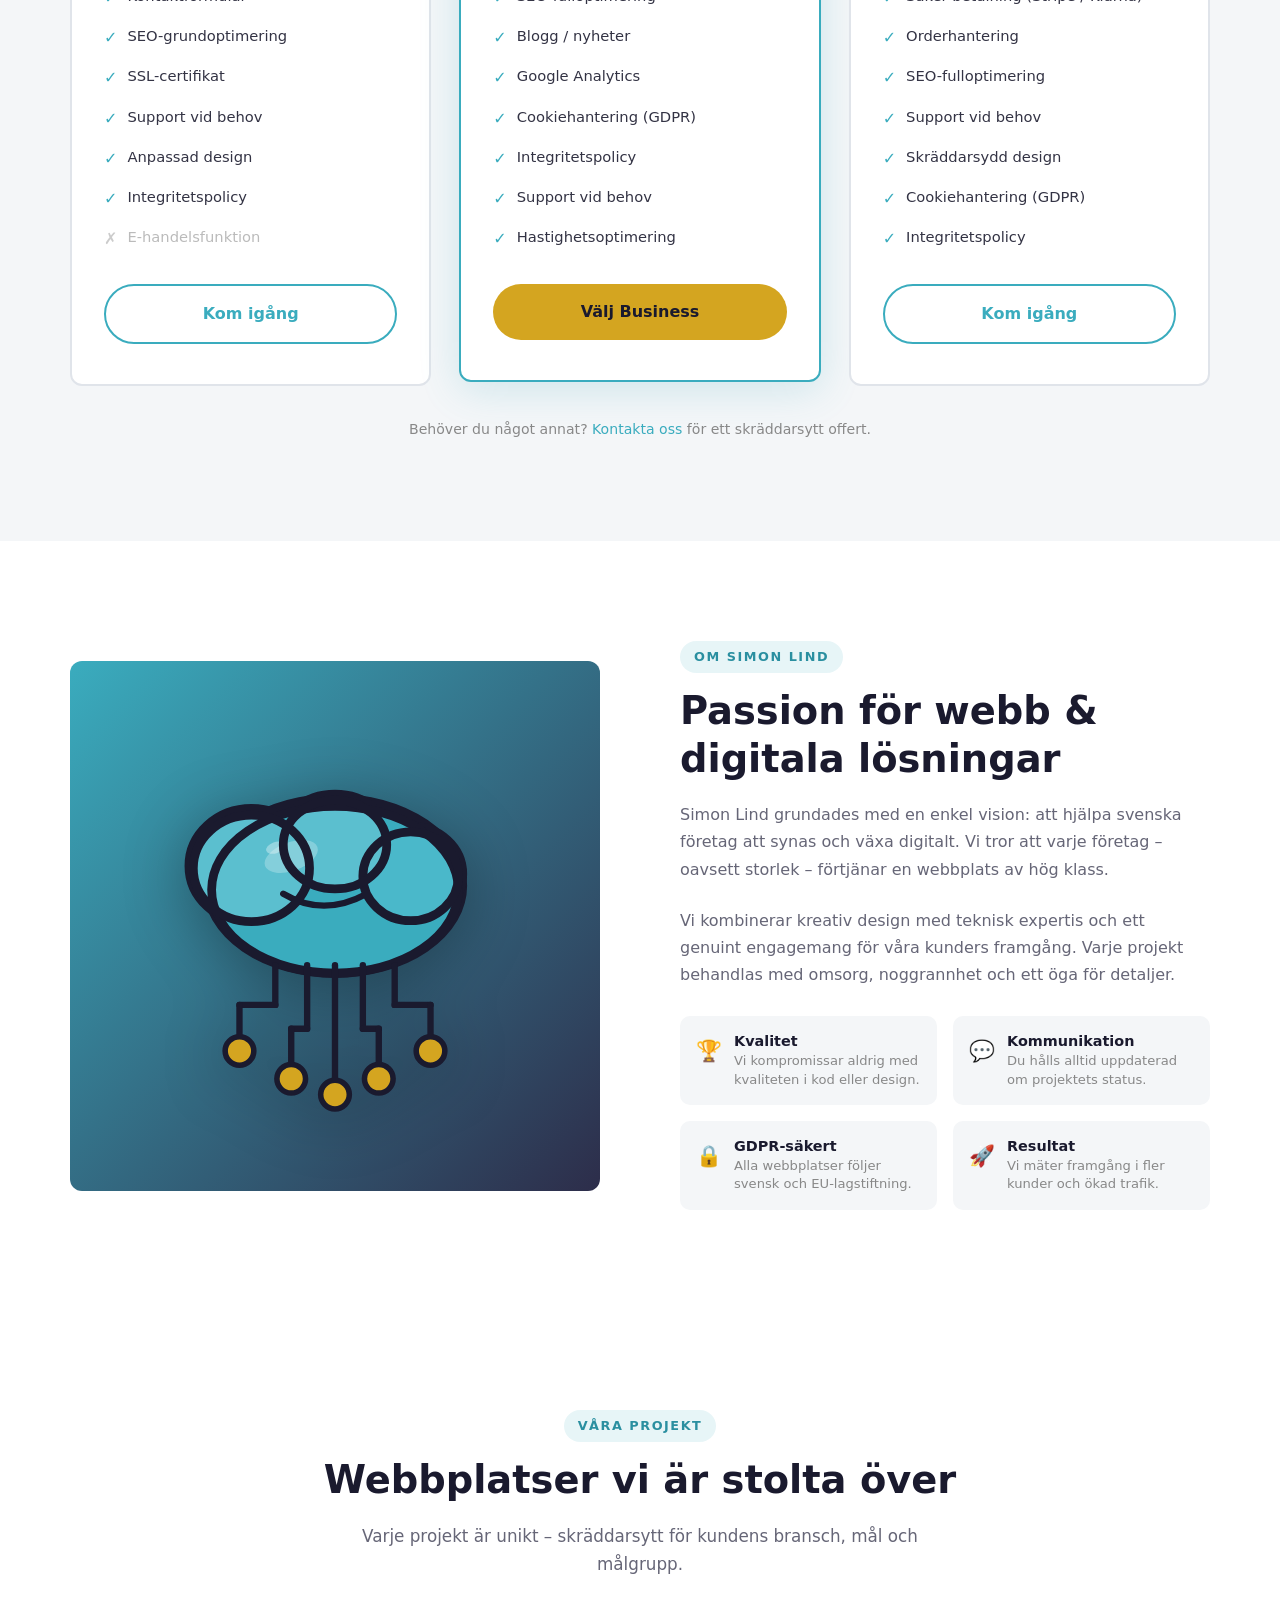
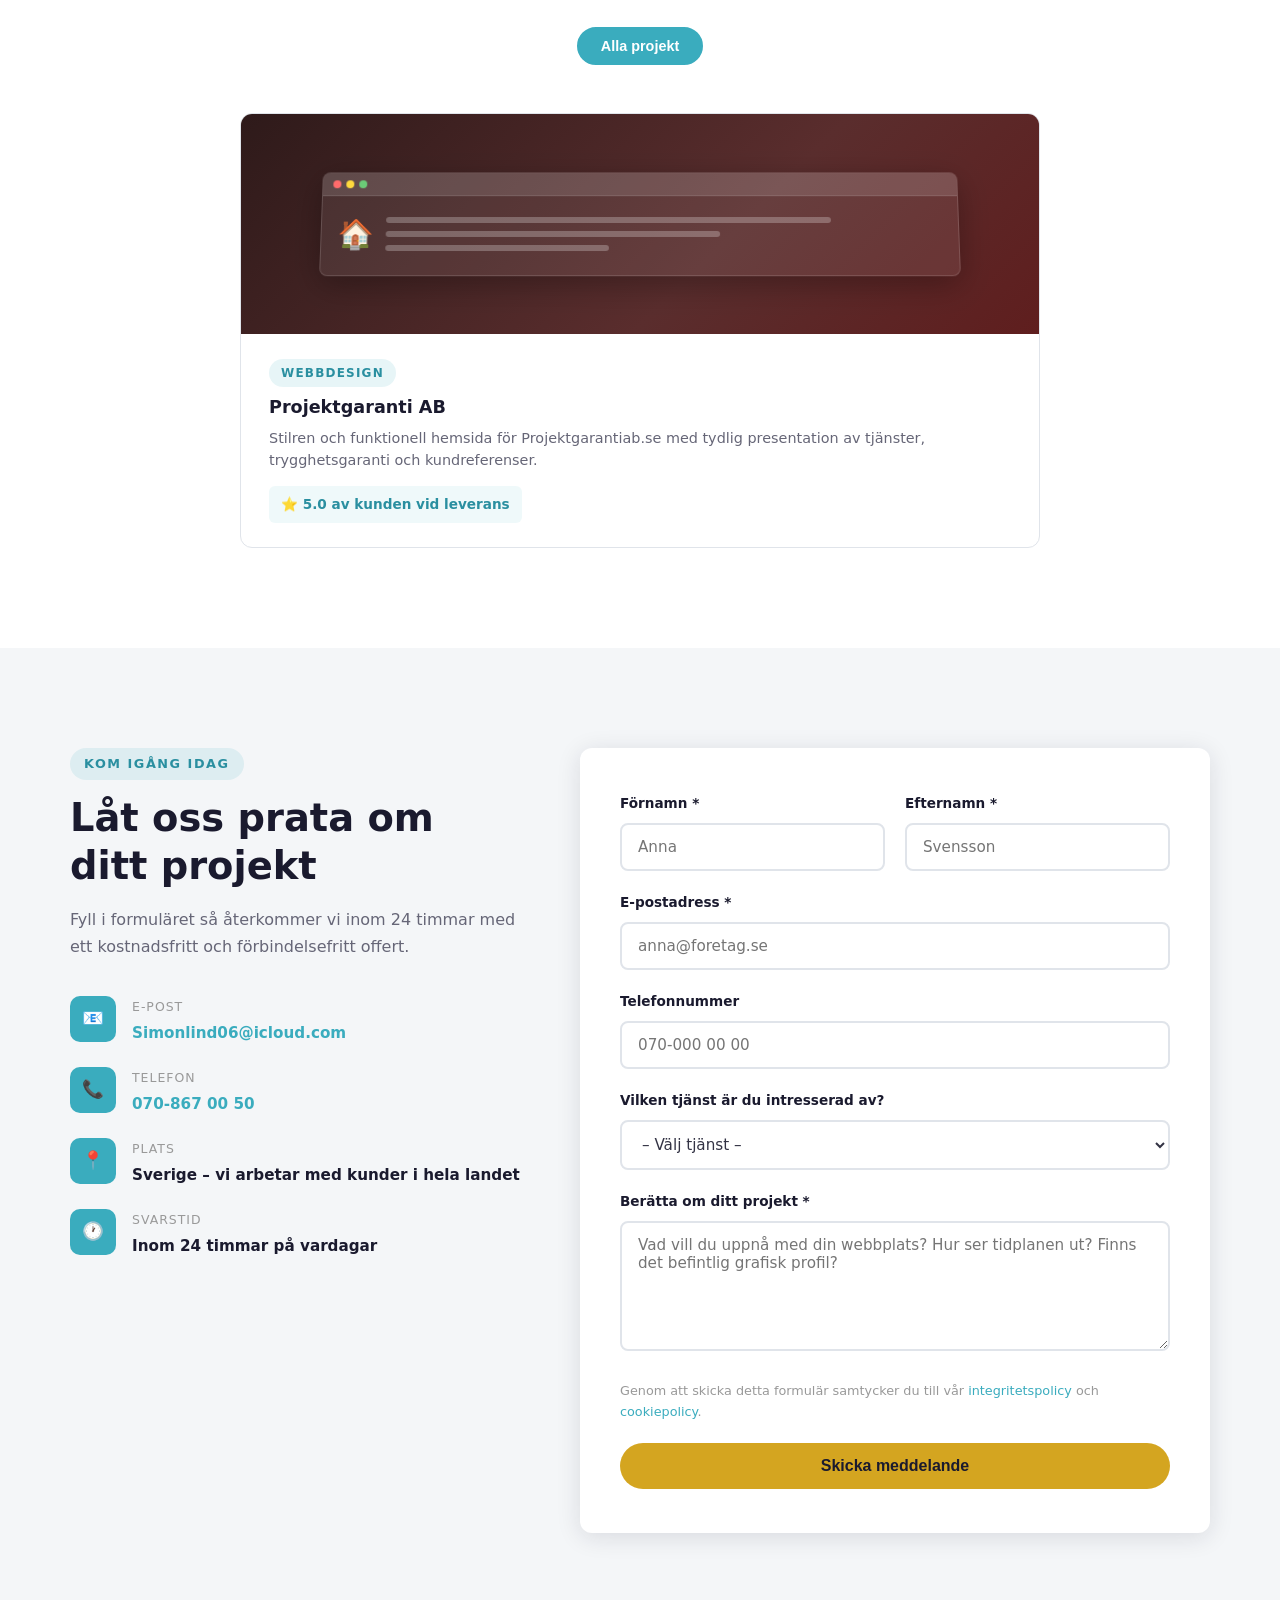
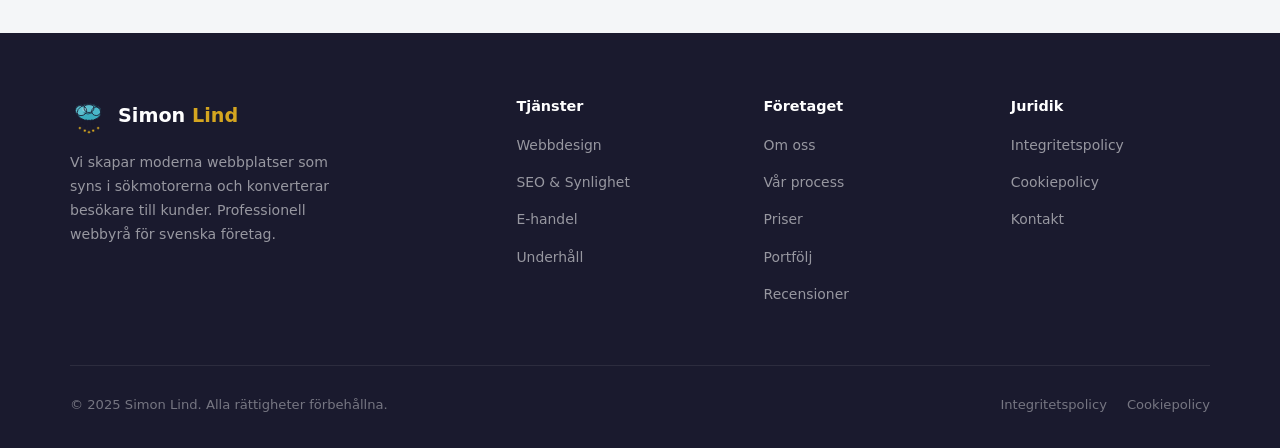
==== commit 1a1e8f3e: "Första commit – färdig med allt" ====
--- a/index.html
+++ b/index.html
@@ -56,16 +56,13 @@
       </div>
       <div class="hero-stats">
         <div class="stat-item">
-          <div class="num">50+</div>
-          <div class="lbl">Nöjda kunder</div>
+          
         </div>
         <div class="stat-item">
-          <div class="num">5★</div>
-          <div class="lbl">Genomsnittsbetyg</div>
+          
         </div>
         <div class="stat-item">
-          <div class="num">48h</div>
-          <div class="lbl">Första utkast</div>
+        
         </div>
       </div>
     </div>
@@ -110,7 +107,7 @@
       <div class="service-card">
         <div class="service-icon">🛒</div>
         <h3>E-handel</h3>
-        <p>WooCommerce- och Shopify-lösningar anpassade för din bransch – från produktkatalog till säker betalning och orderhantering.</p>
+        <p>Professionella e-handelslösningar anpassade för din bransch – från produktkatalog till säker betalning och smidig orderhantering.</p>
       </div>
       <div class="service-card">
         <div class="service-icon">🔧</div>
@@ -146,7 +143,7 @@
       <div class="step">
         <div class="step-num">2</div>
         <h3>Design & Utkast</h3>
-        <p>Inom 48 timmar tar vi fram ett visuellt utkast för din godkännande och eventuella justeringar.</p>
+        <p>Inom 24 timmar tar vi fram ett visuellt utkast för din godkännande och eventuella justeringar.</p>
       </div>
       <div class="step">
         <div class="step-num">3</div>
@@ -185,16 +182,18 @@
           <li>Kontaktformulär</li>
           <li>SEO-grundoptimering</li>
           <li>SSL-certifikat</li>
-          <li>1 månads support</li>
+          <li>Support vid behov</li>
+          <li>Anpassad design</li>
+          <li>Integritetspolicy</li>
           <li class="no">E-handelsfunktion</li>
-          <li class="no">Anpassad design</li>
+          
         </ul>
         <a href="#kontakt" class="btn btn-outline" style="width:100%;text-align:center">Kom igång</a>
       </div>
 
       <!-- Business – popular -->
       <div class="package-card popular">
-        <div class="popular-badge">⭐ Mest populär</div>
+        
         <div class="package-name">Business</div>
         <div class="package-price">11 900 <span>kr</span></div>
         <div class="package-desc">Den kompletta lösningen för etablerade företag som vill synas, konvertera och växa.</div>
@@ -205,7 +204,8 @@
           <li>Blogg / nyheter</li>
           <li>Google Analytics</li>
           <li>Cookiehantering (GDPR)</li>
-          <li>3 månaders support</li>
+          <li>Integritetspolicy</li>
+          <li>Support vid behov</li>
           <li>Hastighetsoptimering</li>
         </ul>
         <a href="#kontakt" class="btn btn-primary" style="width:100%;text-align:center">Välj Business</a>
@@ -218,13 +218,14 @@
         <div class="package-desc">Komplett nätbutik med allt du behöver för att sälja produkter eller tjänster online.</div>
         <ul class="package-features">
           <li>Obegränsat antal sidor</li>
-          <li>WooCommerce / Shopify</li>
           <li>Produktkatalog</li>
           <li>Säker betalning (Stripe / Klarna)</li>
           <li>Orderhantering</li>
           <li>SEO-fulloptimering</li>
-          <li>6 månaders support</li>
+          <li>Support vid behov</li>
           <li>Skräddarsydd design</li>
+          <li>Cookiehantering (GDPR)</li>
+          <li>Integritetspolicy</li>
         </ul>
         <a href="#kontakt" class="btn btn-outline" style="width:100%;text-align:center">Kom igång</a>
       </div>
@@ -246,10 +247,7 @@
         <div class="about-img-wrap">
           <img src="logo.svg" alt="Simon Lind" onerror="this.src='data:image/svg+xml,<svg xmlns=\'http://www.w3.org/2000/svg\' width=\'300\' height=\'300\' viewBox=\'0 0 320 320\'><defs><radialGradient id=\'g\' cx=\'50%\' cy=\'40%\'><stop offset=\'0%\' stop-color=\'%236ECBD9\'/><stop offset=\'100%\' stop-color=\'%232A8FA0\'/></radialGradient></defs><ellipse cx=\'160\' cy=\'130\' rx=\'110\' ry=\'80\' fill=\'url(%23g)\' stroke=\'%231A1A2E\' stroke-width=\'8\'/><ellipse cx=\'115\' cy=\'110\' rx=\'55\' ry=\'50\' fill=\'%236ECBD9\' stroke=\'%231A1A2E\' stroke-width=\'8\'/><ellipse cx=\'205\' cy=\'118\' rx=\'45\' ry=\'42\' fill=\'%235BBFCF\' stroke=\'%231A1A2E\' stroke-width=\'8\'/><line x1=\'130\' y1=\'200\' x2=\'130\' y2=\'240\' stroke=\'%231A1A2E\' stroke-width=\'6\'/><circle cx=\'130\' cy=\'282\' r=\'12\' fill=\'%23D4A520\' stroke=\'%231A1A2E\' stroke-width=\'5\'/><line x1=\'160\' y1=\'200\' x2=\'160\' y2=\'280\' stroke=\'%231A1A2E\' stroke-width=\'6\'/><circle cx=\'160\' cy=\'292\' r=\'12\' fill=\'%23D4A520\' stroke=\'%231A1A2E\' stroke-width=\'5\'/><line x1=\'190\' y1=\'200\' x2=\'190\' y2=\'270\' stroke=\'%231A1A2E\' stroke-width=\'6\'/><circle cx=\'190\' cy=\'282\' r=\'12\' fill=\'%23D4A520\' stroke=\'%231A1A2E\' stroke-width=\'5\'/></svg>'" />
         </div>
-        <div class="about-badge">
-          <span class="big">5+</span>
-          <span class="small">Års erfarenhet</span>
-        </div>
+       
       </div>
 
       <div class="about-text">
@@ -307,19 +305,45 @@
 
     <div class="portfolio-filters" role="group" aria-label="Filtrera projekt">
       <button class="portfolio-filter active" data-filter="alla">Alla projekt</button>
-      <button class="portfolio-filter" data-filter="webbdesign">Webbdesign</button>
-      <button class="portfolio-filter" data-filter="e-handel">E-handel</button>
-      <button class="portfolio-filter" data-filter="seo-synlighet">SEO &amp; Synlighet</button>
     </div>
 
     <div class="portfolio-grid">
 
+      
+            </div>
+          </div>
+        </div>
+       
+      </div>
+
+      
+            </div>
+          </div>
+        </div>
+       
+      </div>
+
+      
+            </div>
+          </div>
+        </div>
+       
+      </div>
+
+   
+            </div>
+          </div>
+        </div>
+       
+      </div>
+
+   <a href="https://projektgarantiab.se" class="portfolio-card-link">
       <div class="portfolio-card" data-category="webbdesign">
-        <div class="portfolio-img" style="background:linear-gradient(135deg,#1A1A2E 0%,#2D2D4A 60%,#1E3A5F 100%)">
+        <div class="portfolio-img" style="background:linear-gradient(135deg,#2E1A1A 0%,#5A2D2D 60%,#5F1E1E 100%)">
           <div class="portfolio-mockup">
             <div class="mockup-bar"><span></span><span></span><span></span></div>
             <div class="mockup-content">
-              <div class="mockup-logo">🏗️</div>
+              <div class="mockup-logo">🏠</div>
               <div class="mockup-lines">
                 <div class="mockup-line w80"></div>
                 <div class="mockup-line w60"></div>
@@ -330,120 +354,19 @@
         </div>
         <div class="portfolio-info">
           <span class="portfolio-tag">Webbdesign</span>
-          <h3>Karlsson Bygg AB</h3>
-          <p>Modern företagswebbplats med stark lokal närvaro och SEO-fokus för byggbranschen.</p>
-          <div class="portfolio-result">📈 +85% organisk trafik</div>
-        </div>
-      </div>
-
-      <div class="portfolio-card" data-category="e-handel">
-        <div class="portfolio-img" style="background:linear-gradient(135deg,#1A3A2E 0%,#2A5A42 60%,#1A4A38 100%)">
-          <div class="portfolio-mockup">
-            <div class="mockup-bar"><span></span><span></span><span></span></div>
-            <div class="mockup-content">
-              <div class="mockup-logo">🛍️</div>
-              <div class="mockup-lines">
-                <div class="mockup-line w80"></div>
-                <div class="mockup-line w60"></div>
-                <div class="mockup-line w40"></div>
-              </div>
-            </div>
-          </div>
-        </div>
-        <div class="portfolio-info">
-          <span class="portfolio-tag">E-handel</span>
-          <h3>Sofia's Butik</h3>
-          <p>WooCommerce-butik med produktkatalog, Klarna-betalning och mobiloptimerad kassa.</p>
-          <div class="portfolio-result">🛒 +40% försäljning på 3 månader</div>
-        </div>
-      </div>
-
-      <div class="portfolio-card" data-category="seo-synlighet">
-        <div class="portfolio-img" style="background:linear-gradient(135deg,#2E1A3A 0%,#4A2D5A 60%,#3A1E5F 100%)">
-          <div class="portfolio-mockup">
-            <div class="mockup-bar"><span></span><span></span><span></span></div>
-            <div class="mockup-content">
-              <div class="mockup-logo">💼</div>
-              <div class="mockup-lines">
-                <div class="mockup-line w80"></div>
-                <div class="mockup-line w60"></div>
-                <div class="mockup-line w40"></div>
-              </div>
-            </div>
-          </div>
-        </div>
-        <div class="portfolio-info">
-          <span class="portfolio-tag">SEO &amp; Synlighet</span>
-          <h3>Andersson Konsult</h3>
-          <p>Teknisk SEO-genomlysning, innehållsstrategi och on-page-optimering för konsultfirma.</p>
-          <div class="portfolio-result">🔍 Topp 3 på Google inom 4 månader</div>
-        </div>
-      </div>
-
-      <div class="portfolio-card" data-category="e-handel">
-        <div class="portfolio-img" style="background:linear-gradient(135deg,#1E2E1A 0%,#2E4A2A 60%,#1A4220 100%)">
-          <div class="portfolio-mockup">
-            <div class="mockup-bar"><span></span><span></span><span></span></div>
-            <div class="mockup-content">
-              <div class="mockup-logo">🥗</div>
-              <div class="mockup-lines">
-                <div class="mockup-line w80"></div>
-                <div class="mockup-line w60"></div>
-                <div class="mockup-line w40"></div>
-              </div>
-            </div>
-          </div>
-        </div>
-        <div class="portfolio-info">
-          <span class="portfolio-tag">E-handel</span>
-          <h3>Nordic Fresh</h3>
-          <p>Shopify-butik för matleverans med prenumerationstjänst och integrerat lagerhanteringssystem.</p>
-          <div class="portfolio-result">🚀 Lansering på 3 veckor</div>
-        </div>
-      </div>
-
-      <div class="portfolio-card" data-category="webbdesign">
-        <div class="portfolio-img" style="background:linear-gradient(135deg,#2E1A1A 0%,#5A2D2D 60%,#5F1E1E 100%)">
-          <div class="portfolio-mockup">
-            <div class="mockup-bar"><span></span><span></span><span></span></div>
-            <div class="mockup-content">
-              <div class="mockup-logo">🧘</div>
-              <div class="mockup-lines">
-                <div class="mockup-line w80"></div>
-                <div class="mockup-line w60"></div>
-                <div class="mockup-line w40"></div>
-              </div>
-            </div>
-          </div>
-        </div>
-        <div class="portfolio-info">
-          <span class="portfolio-tag">Webbdesign</span>
-          <h3>Yoga &amp; Wellness Studio</h3>
-          <p>Stilren och lugnande design med bokningssystem, klassöversikt och presentkortshantering.</p>
+          <h3>Projektgaranti AB</h3>
+          <p>Stilren och funktionell hemsida för Projektgarantiab.se med tydlig presentation av tjänster, trygghetsgaranti och kundreferenser.</p>
           <div class="portfolio-result">⭐ 5.0 av kunden vid leverans</div>
         </div>
       </div>
-
-      <div class="portfolio-card" data-category="seo-synlighet">
-        <div class="portfolio-img" style="background:linear-gradient(135deg,#1A2E2E 0%,#2D4A4A 60%,#1E5F5F 100%)">
-          <div class="portfolio-mockup">
-            <div class="mockup-bar"><span></span><span></span><span></span></div>
-            <div class="mockup-content">
-              <div class="mockup-logo">💡</div>
-              <div class="mockup-lines">
-                <div class="mockup-line w80"></div>
-                <div class="mockup-line w60"></div>
-                <div class="mockup-line w40"></div>
-              </div>
-            </div>
-          </div>
-        </div>
-        <div class="portfolio-info">
-          <span class="portfolio-tag">SEO &amp; Synlighet</span>
-          <h3>TechStart AB</h3>
-          <p>Komplett digital strategi med teknisk SEO, Google Ads och konverteringsoptimering.</p>
-          <div class="portfolio-result">📊 +120% fler leads på 6 månader</div>
-        </div>
+      </a>
+      
+
+      
+            </div>
+          </div>
+        </div>
+        
       </div>
 
     </div>
@@ -494,7 +417,10 @@
       </div>
 
       <div class="contact-form" role="form" aria-label="Kontaktformulär">
-        <form id="contactForm" novalidate>
+       <form
+  action="https://formspree.io/f/xvzvgdzn"
+  method="POST"
+>
           <div class="form-row">
             <div class="form-group">
               <label for="firstName">Förnamn *</label>
--- a/style.css
+++ b/style.css
@@ -274,7 +274,6 @@
   gap: 32px;
   margin-top: 48px;
   padding-top: 32px;
-  border-top: 1px solid rgba(255,255,255,0.1);
 }
 .stat-item .num {
   font-size: 2rem;
@@ -508,7 +507,6 @@
   color: #888;
   margin-bottom: 24px;
   padding-bottom: 24px;
-  border-bottom: 1px solid var(--grey-mid);
 }
 .package-features {
   list-style: none;
@@ -1277,3 +1275,16 @@
   .portfolio-grid { grid-template-columns: 1fr; }
   .about-values { grid-template-columns: 1fr; }
 }
+.portfolio-grid {
+  display: grid;
+  grid-template-columns: 1fr;
+  justify-content: center;
+  gap: 2rem;
+  max-width: 1200px;  /* bredare grid */
+  margin: 0 auto;
+}
+
+.portfolio-card {
+  max-width: 800px;    /* bredare kort */
+  margin: 0 auto;
+}
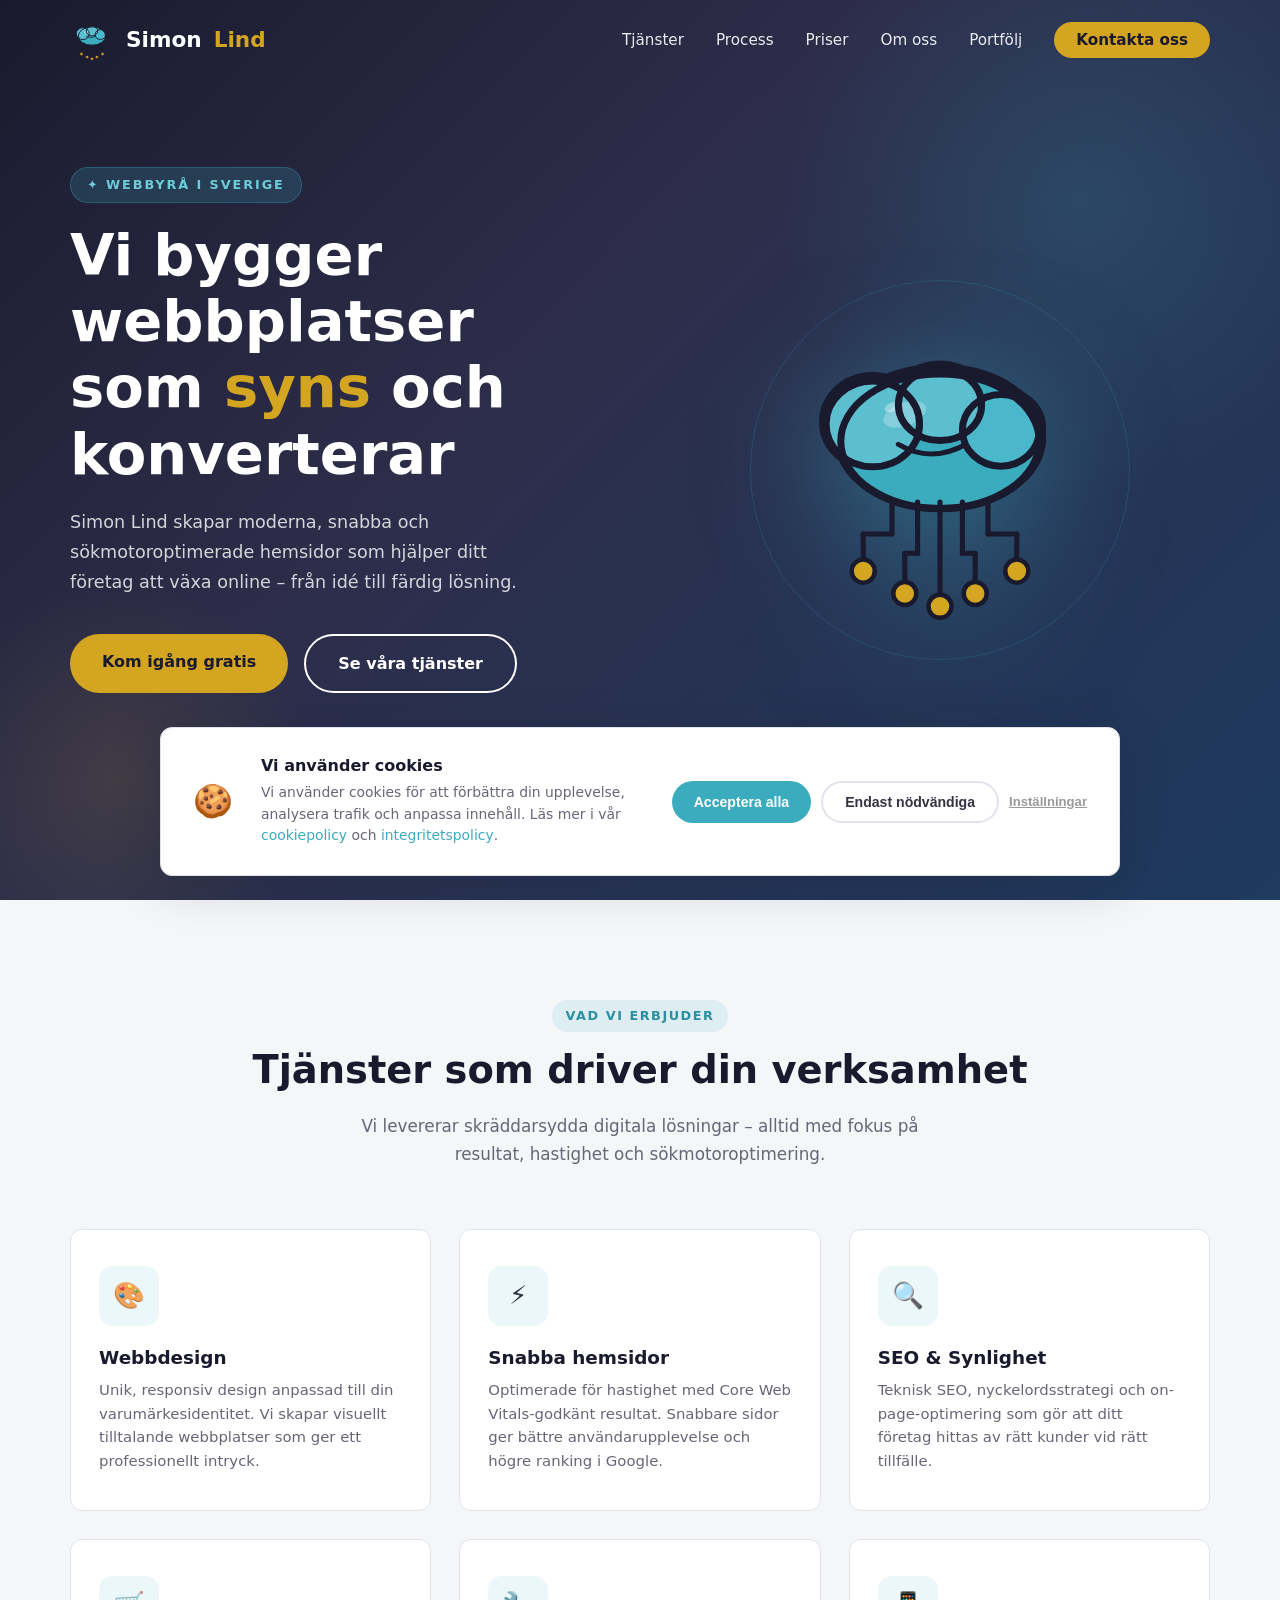
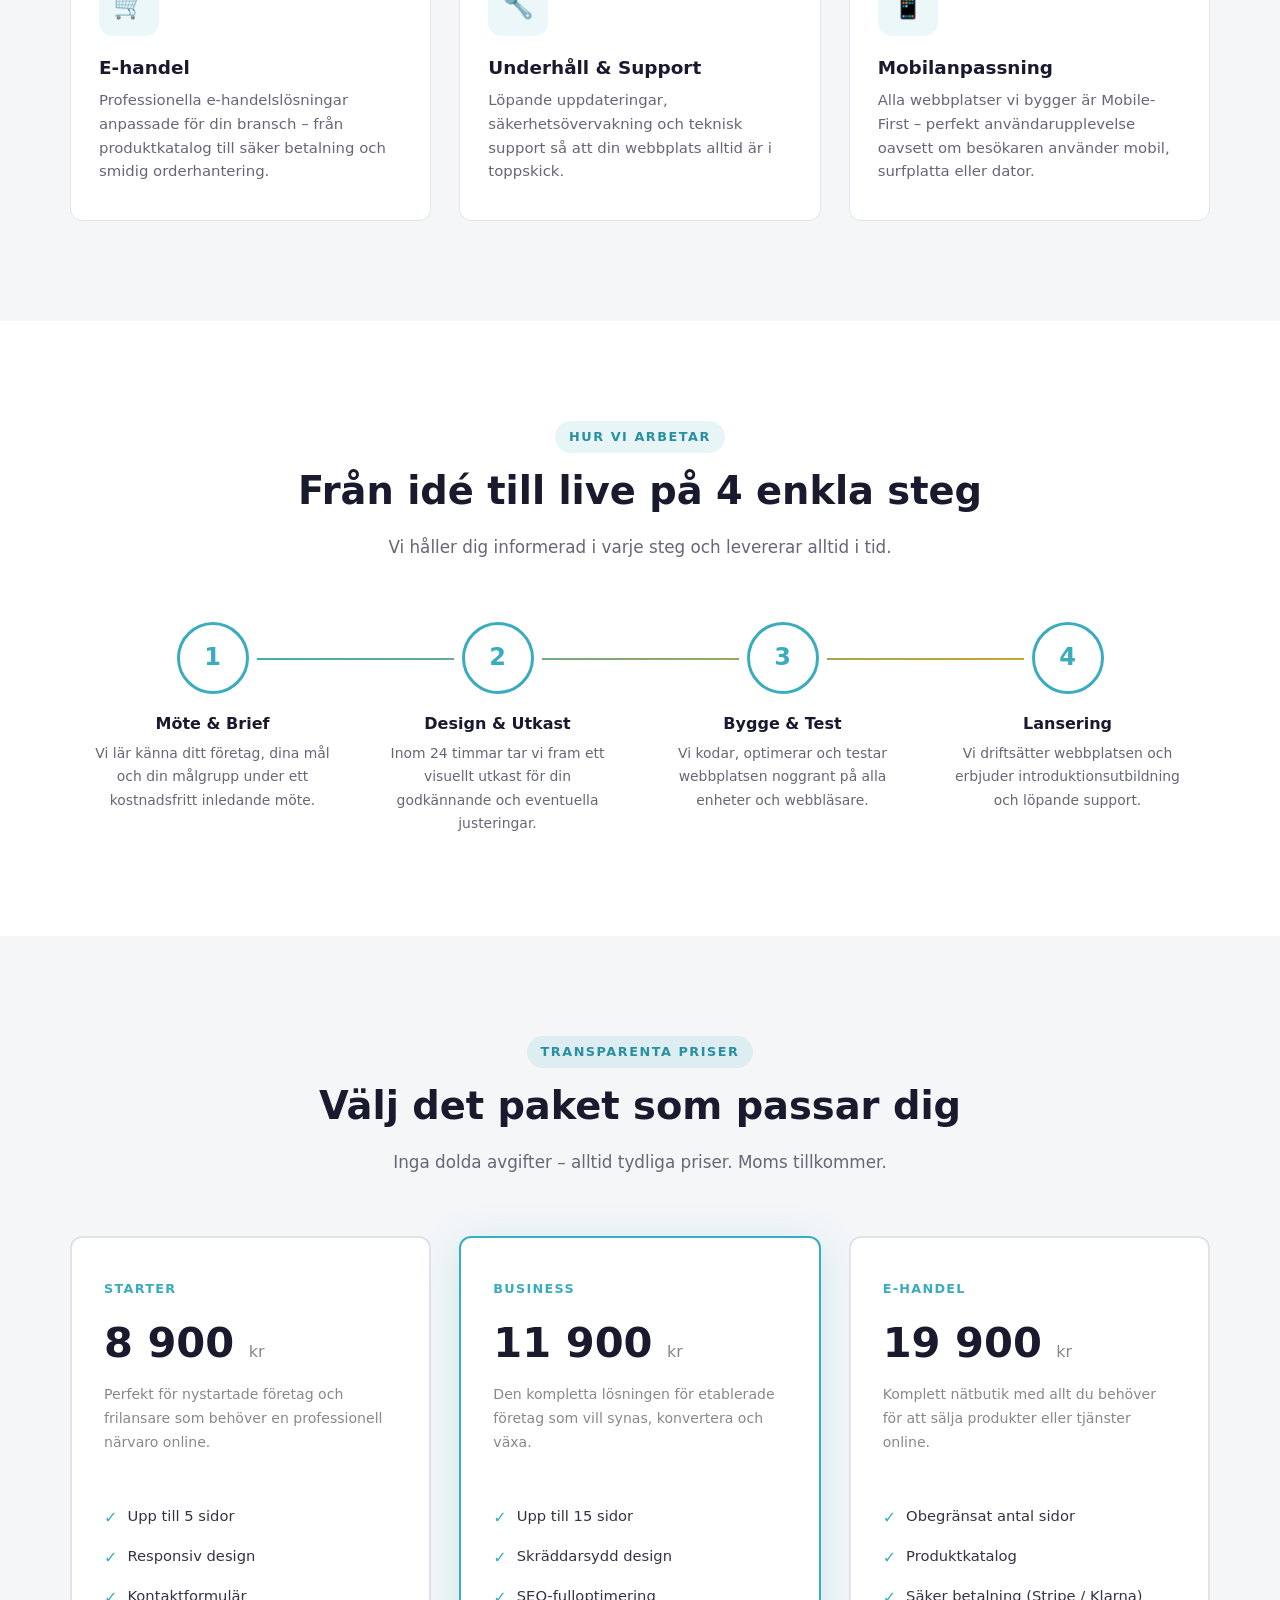
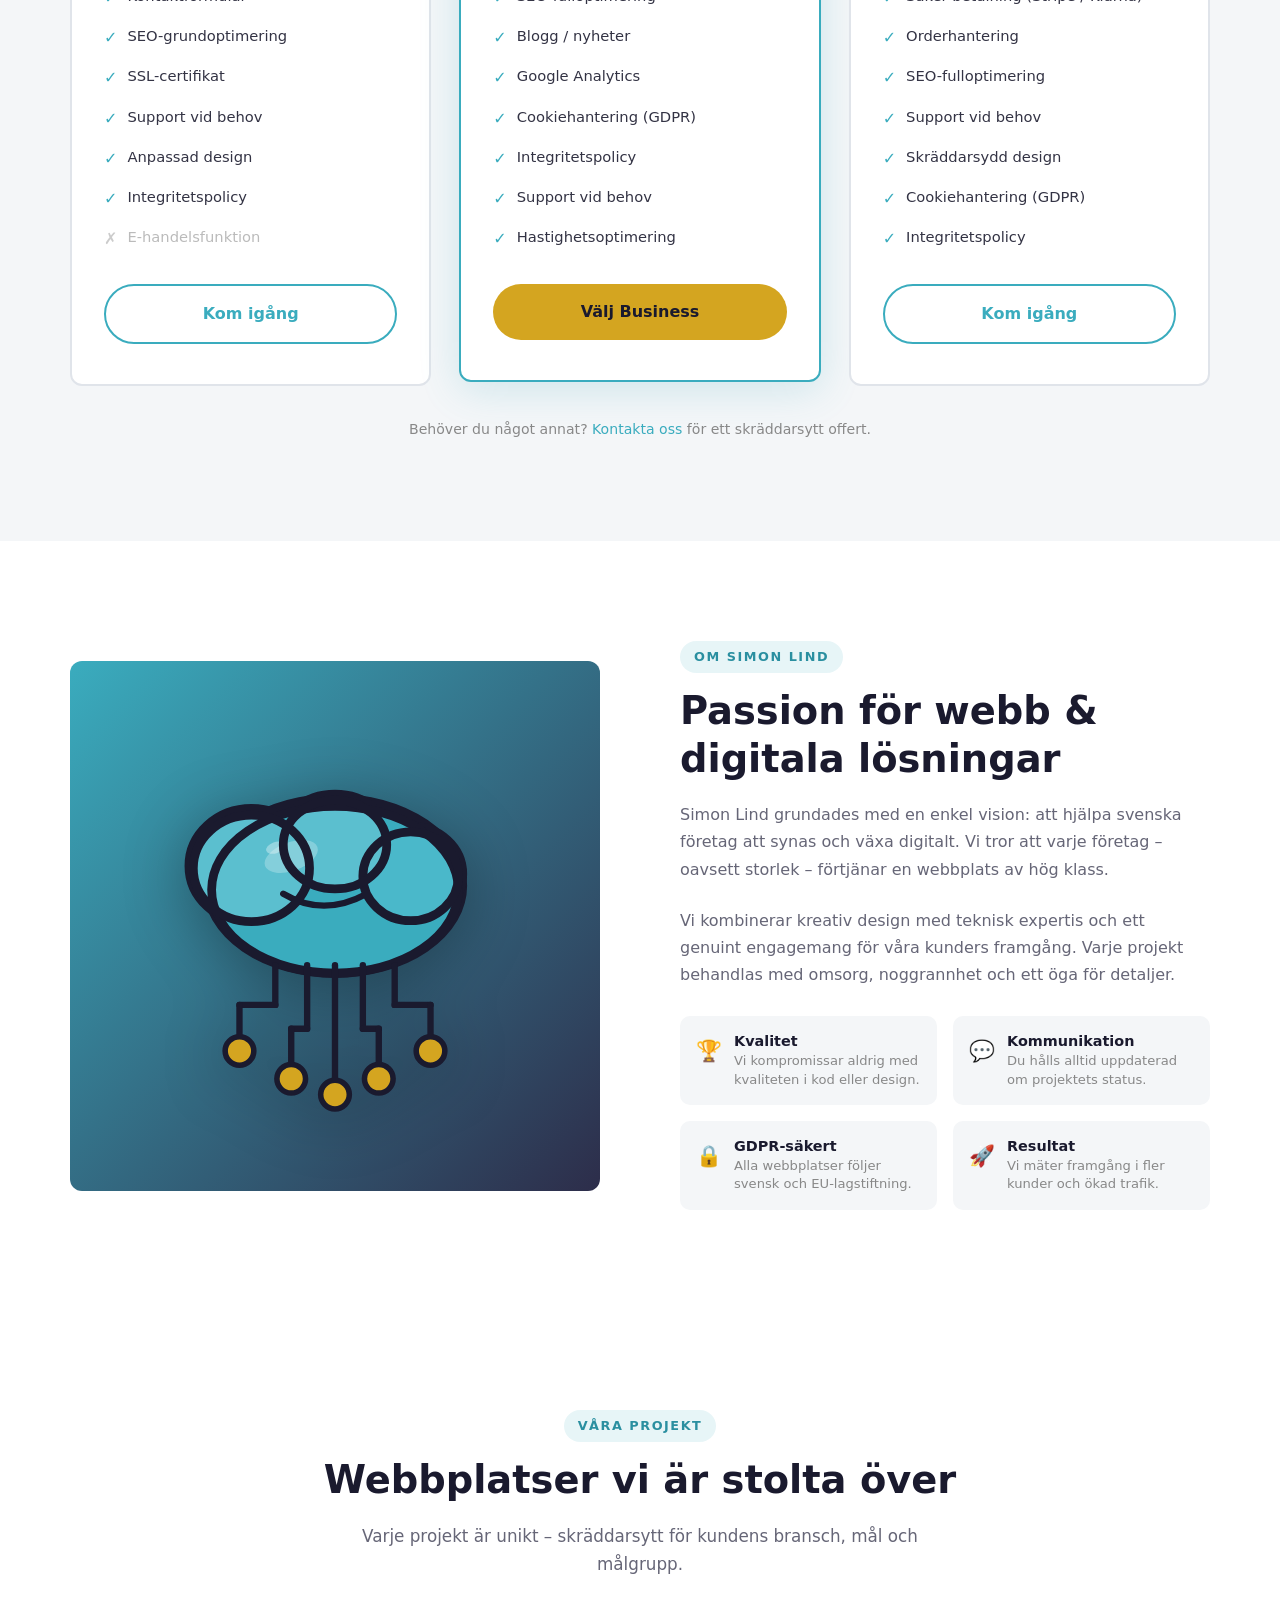
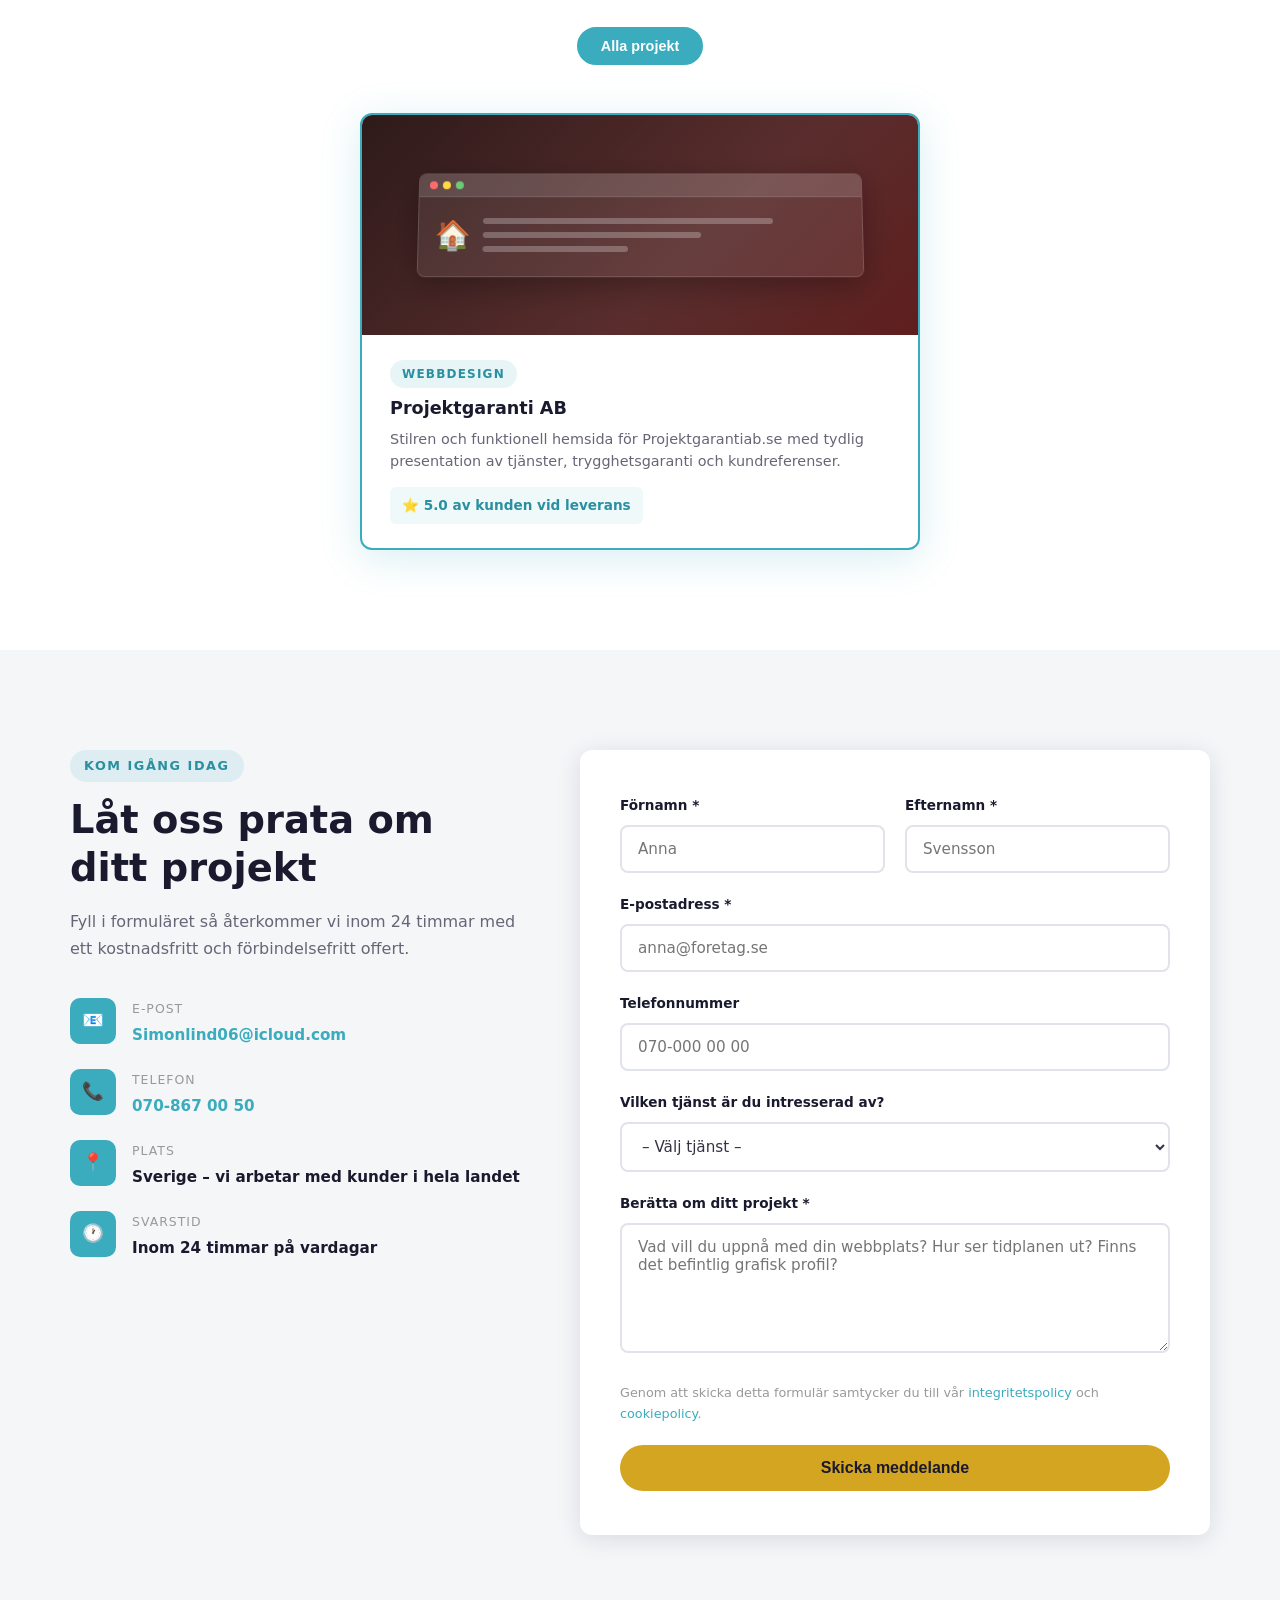
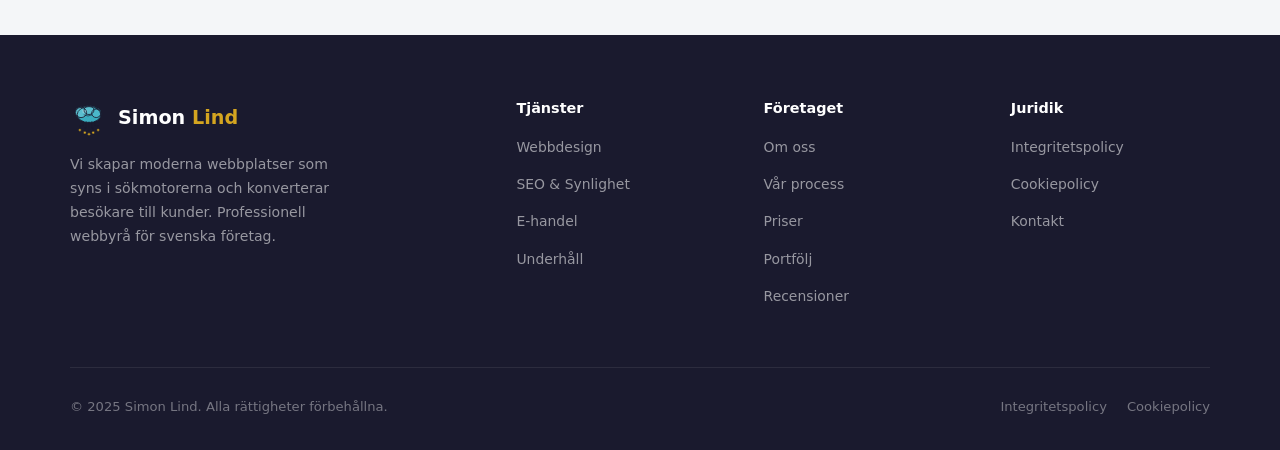
==== commit 139b7181: "Din beskrivning av ändringarna" ====
--- a/index.html
+++ b/index.html
@@ -31,7 +31,6 @@
       <li role="none"><a href="#priser" role="menuitem">Priser</a></li>
       <li role="none"><a href="#om-oss" role="menuitem">Om oss</a></li>
       <li role="none"><a href="#portfölj" role="menuitem">Portfölj</a></li>
-      <li role="none"><a href="#recensioner" role="menuitem">Recensioner</a></li>
       <li role="none"><a href="#kontakt" class="btn-nav" role="menuitem">Kontakta oss</a></li>
     </ul>
 
@@ -308,67 +307,29 @@
     </div>
 
     <div class="portfolio-grid">
-
-      
-            </div>
-          </div>
-        </div>
-       
-      </div>
-
-      
-            </div>
-          </div>
-        </div>
-       
-      </div>
-
-      
-            </div>
-          </div>
-        </div>
-       
-      </div>
-
-   
-            </div>
-          </div>
-        </div>
-       
-      </div>
-
-   <a href="https://projektgarantiab.se" class="portfolio-card-link">
-      <div class="portfolio-card" data-category="webbdesign">
-        <div class="portfolio-img" style="background:linear-gradient(135deg,#2E1A1A 0%,#5A2D2D 60%,#5F1E1E 100%)">
-          <div class="portfolio-mockup">
-            <div class="mockup-bar"><span></span><span></span><span></span></div>
-            <div class="mockup-content">
-              <div class="mockup-logo">🏠</div>
-              <div class="mockup-lines">
-                <div class="mockup-line w80"></div>
-                <div class="mockup-line w60"></div>
-                <div class="mockup-line w40"></div>
+      <a href="https://projektgarantiab.se" class="portfolio-card-link portfolio-card-link--projektgaranti">
+        <div class="portfolio-card" data-category="webbdesign">
+          <div class="portfolio-img" style="background:linear-gradient(135deg,#2E1A1A 0%,#5A2D2D 60%,#5F1E1E 100%)">
+            <div class="portfolio-mockup">
+              <div class="mockup-bar"><span></span><span></span><span></span></div>
+              <div class="mockup-content">
+                <div class="mockup-logo">🏠</div>
+                <div class="mockup-lines">
+                  <div class="mockup-line w80"></div>
+                  <div class="mockup-line w60"></div>
+                  <div class="mockup-line w40"></div>
+                </div>
               </div>
             </div>
           </div>
-        </div>
-        <div class="portfolio-info">
-          <span class="portfolio-tag">Webbdesign</span>
-          <h3>Projektgaranti AB</h3>
-          <p>Stilren och funktionell hemsida för Projektgarantiab.se med tydlig presentation av tjänster, trygghetsgaranti och kundreferenser.</p>
-          <div class="portfolio-result">⭐ 5.0 av kunden vid leverans</div>
-        </div>
-      </div>
+          <div class="portfolio-info">
+            <span class="portfolio-tag">Webbdesign</span>
+            <h3>Projektgaranti AB</h3>
+            <p>Stilren och funktionell hemsida för Projektgarantiab.se med tydlig presentation av tjänster, trygghetsgaranti och kundreferenser.</p>
+            <div class="portfolio-result">⭐ 5.0 av kunden vid leverans</div>
+          </div>
+        </div>
       </a>
-      
-
-      
-            </div>
-          </div>
-        </div>
-        
-      </div>
-
     </div>
   </div>
 </section>
--- a/style.css
+++ b/style.css
@@ -30,6 +30,11 @@
   color: var(--text);
   background: var(--white);
   line-height: 1.7;
+  overflow-x: hidden;
+}
+
+body.menu-open {
+  overflow: hidden;
 }
 
 img { max-width: 100%; height: auto; display: block; }
@@ -44,6 +49,13 @@
 }
 
 .container { width: 90%; max-width: 1140px; margin: 0 auto; }
+
+input,
+select,
+textarea,
+button {
+  min-width: 0;
+}
 
 /* ---- Utility ---- */
 .btn {
@@ -180,20 +192,62 @@
 /* Hamburger */
 .nav-toggle {
   display: none;
-  flex-direction: column;
-  gap: 5px;
+  position: relative;
+  width: 52px;
+  height: 52px;
+  align-items: center;
+  justify-content: center;
   cursor: pointer;
-  padding: 4px;
+  padding: 0;
+  border: 1px solid rgba(255,255,255,0.18);
+  border-radius: 16px;
+  background: rgba(255,255,255,0.08);
+  backdrop-filter: blur(14px);
+  box-shadow: 0 10px 24px rgba(0,0,0,0.16);
+  transition: var(--transition);
 }
 .nav-toggle span {
+  position: absolute;
   display: block;
-  width: 25px;
+  width: 24px;
   height: 3px;
   background: var(--white);
-  border-radius: 2px;
-  transition: var(--transition);
+  border-radius: 999px;
+  transform-origin: center;
+  transition: var(--transition);
+  box-shadow: 0 1px 10px rgba(0,0,0,0.15);
+}
+.nav-toggle span:nth-child(1) { transform: translateY(-7px); }
+.nav-toggle span:nth-child(2) { width: 18px; }
+.nav-toggle span:nth-child(3) { transform: translateY(7px); }
+.nav-toggle:hover {
+  transform: translateY(-1px);
+  background: rgba(255,255,255,0.14);
+  border-color: rgba(255,255,255,0.28);
+}
+.nav-toggle.is-active {
+  background: rgba(255,255,255,0.16);
+}
+.nav-toggle.is-active span:nth-child(1) {
+  transform: translateY(0) rotate(45deg);
+}
+.nav-toggle.is-active span:nth-child(2) {
+  opacity: 0;
+  transform: scaleX(0.4);
+}
+.nav-toggle.is-active span:nth-child(3) {
+  transform: translateY(0) rotate(-45deg);
 }
 #navbar.scrolled .nav-toggle span { background: var(--dark); }
+#navbar.scrolled .nav-toggle {
+  background: rgba(255,255,255,0.92);
+  border-color: rgba(26,26,46,0.08);
+  box-shadow: 0 10px 24px rgba(26,26,46,0.12);
+}
+#navbar.scrolled .nav-toggle:hover {
+  background: rgba(255,255,255,1);
+  border-color: rgba(58,172,190,0.2);
+}
 
 /* ============================================================
    HERO
@@ -1047,6 +1101,31 @@
   gap: 28px;
 }
 
+.portfolio-card-link {
+  display: block;
+  color: inherit;
+}
+
+.portfolio-card-link--projektgaranti {
+  width: 100%;
+  max-width: 560px;
+  margin-inline: auto;
+  justify-self: center;
+}
+
+.portfolio-card-link--projektgaranti .portfolio-card {
+  border: 2px solid var(--teal);
+  box-shadow: 0 8px 40px rgba(58,172,190,0.2);
+}
+
+.portfolio-card-link--projektgaranti .portfolio-card:hover {
+  border-color: var(--teal);
+}
+
+.portfolio-card-link:hover {
+  color: inherit;
+}
+
 /* Portfolio card */
 .portfolio-card {
   border-radius: var(--radius);
@@ -1238,6 +1317,13 @@
    RESPONSIVE
    ============================================================ */
 @media (max-width: 900px) {
+  .container { width: min(92%, 720px); }
+
+  #hero {
+    min-height: auto;
+    padding: 128px 0 72px;
+  }
+
   .hero-inner { grid-template-columns: 1fr; text-align: center; }
   .hero-text p { margin: 0 auto 36px; }
   .hero-btns { justify-content: center; }
@@ -1248,43 +1334,200 @@
   .about-visual { display: none; }
 
   .contact-inner { grid-template-columns: 1fr; }
+  .contact-form { padding: 36px 32px; }
 
   .footer-inner { grid-template-columns: 1fr 1fr; }
 
   .process-steps::before { display: none; }
 }
 
+@media (max-width: 768px) {
+  .section-title { font-size: clamp(1.6rem, 7vw, 2.2rem); }
+  .section-subtitle,
+  .hero-text p,
+  .contact-info > p { font-size: 1rem; }
+
+  #tjanster,
+  #process,
+  #priser,
+  #om-oss,
+  #portfölj,
+  #kontakt,
+  #recensioner,
+  .policy-content {
+    padding: 80px 0;
+  }
+
+  .hero-stats {
+    gap: 18px;
+    flex-wrap: wrap;
+    margin-top: 36px;
+    padding-top: 24px;
+  }
+
+  .services-grid,
+  .packages-grid,
+  .testimonials-grid,
+  .portfolio-grid {
+    grid-template-columns: 1fr;
+  }
+
+  .service-card,
+  .package-card,
+  .testimonial-card,
+  .portfolio-info,
+  .contact-form {
+    padding-left: 24px;
+    padding-right: 24px;
+  }
+
+  .process-steps {
+    grid-template-columns: 1fr;
+    gap: 28px;
+  }
+
+  .step {
+    padding: 0;
+    max-width: 420px;
+    margin: 0 auto;
+  }
+
+  .about-values,
+  .form-row {
+    grid-template-columns: 1fr;
+  }
+
+  .footer-brand p {
+    max-width: none;
+  }
+
+  .cookie-inner,
+  .modal-footer,
+  .cookie-cat-header {
+    align-items: flex-start;
+  }
+}
+
 @media (max-width: 640px) {
-  .nav-links { display: none; flex-direction: column; position: fixed; top: 0; right: 0; bottom: 0; width: 280px; background: var(--dark); padding: 80px 32px 32px; gap: 24px; z-index: 999; transition: var(--transition); transform: translateX(100%); }
+  .container { width: calc(100% - 32px); }
+
+  #navbar {
+    padding: 14px 0;
+  }
+
+  .nav-logo {
+    font-size: 1.1rem;
+    gap: 10px;
+  }
+
+  .nav-logo img {
+    width: 38px;
+    height: 38px;
+  }
+
+  .nav-toggle {
+    width: 48px;
+    height: 48px;
+    border-radius: 14px;
+  }
+
+  .nav-links { display: none; flex-direction: column; position: fixed; top: 0; right: 0; bottom: 0; width: min(88vw, 320px); background: var(--dark); padding: 88px 24px 32px; gap: 18px; z-index: 999; transition: var(--transition); transform: translateX(100%); box-shadow: -12px 0 40px rgba(0,0,0,0.28); overflow-y: auto; }
   .nav-links.open { display: flex; transform: translateX(0); }
   .nav-links a { color: rgba(255,255,255,0.85) !important; font-size: 1.05rem; }
+  .nav-links .btn-nav {
+    width: 100%;
+    text-align: center;
+    padding: 12px 20px;
+  }
   .nav-toggle { display: flex; z-index: 1000; }
+
+  #hero {
+    padding: 112px 0 64px;
+  }
+
+  .hero-text h1 {
+    font-size: clamp(2rem, 10vw, 2.8rem);
+  }
+
+  .hero-btns {
+    flex-direction: column;
+  }
+
+  .hero-btns .btn {
+    width: 100%;
+  }
+
+  .hero-stats {
+    justify-content: flex-start;
+    text-align: left;
+  }
+
+  .service-card,
+  .package-card,
+  .testimonial-card,
+  .portfolio-info {
+    padding: 22px 20px;
+  }
+
+  .contact-form {
+    padding: 26px 20px;
+  }
+
+  .contact-item {
+    gap: 12px;
+  }
+
+  .contact-item-icon {
+    width: 42px;
+    height: 42px;
+  }
 
   #cookie-banner { left: 12px; right: 12px; bottom: 12px; padding: 20px; }
   .cookie-inner { flex-direction: column; }
   .cookie-actions { width: 100%; }
   .cookie-btn { flex: 1; text-align: center; }
 
-  .form-row { grid-template-columns: 1fr; }
   .footer-inner { grid-template-columns: 1fr; gap: 32px; }
   .footer-bottom { flex-direction: column; text-align: center; }
 
   .modal-box { padding: 24px; }
-  .packages-grid { grid-template-columns: 1fr; }
   .package-card.popular { transform: none; }
-  .portfolio-grid { grid-template-columns: 1fr; }
-  .about-values { grid-template-columns: 1fr; }
-}
-.portfolio-grid {
-  display: grid;
-  grid-template-columns: 1fr;
-  justify-content: center;
-  gap: 2rem;
-  max-width: 1200px;  /* bredare grid */
-  margin: 0 auto;
-}
-
-.portfolio-card {
-  max-width: 800px;    /* bredare kort */
-  margin: 0 auto;
-}
+  .portfolio-img { height: 190px; }
+  .policy-table {
+    display: block;
+    overflow-x: auto;
+    -webkit-overflow-scrolling: touch;
+  }
+}
+
+@media (max-width: 480px) {
+  .btn {
+    width: 100%;
+    padding: 13px 20px;
+  }
+
+  .section-tag,
+  .hero-text .label,
+  .portfolio-tag {
+    letter-spacing: 0.08em;
+  }
+
+  .cookie-actions,
+  .modal-footer,
+  .cookie-cat-header {
+    flex-direction: column;
+  }
+
+  .cookie-btn,
+  .modal-footer .btn {
+    width: 100%;
+  }
+
+  .package-price {
+    font-size: 2.2rem;
+  }
+
+  .portfolio-mockup {
+    width: 88%;
+  }
+}
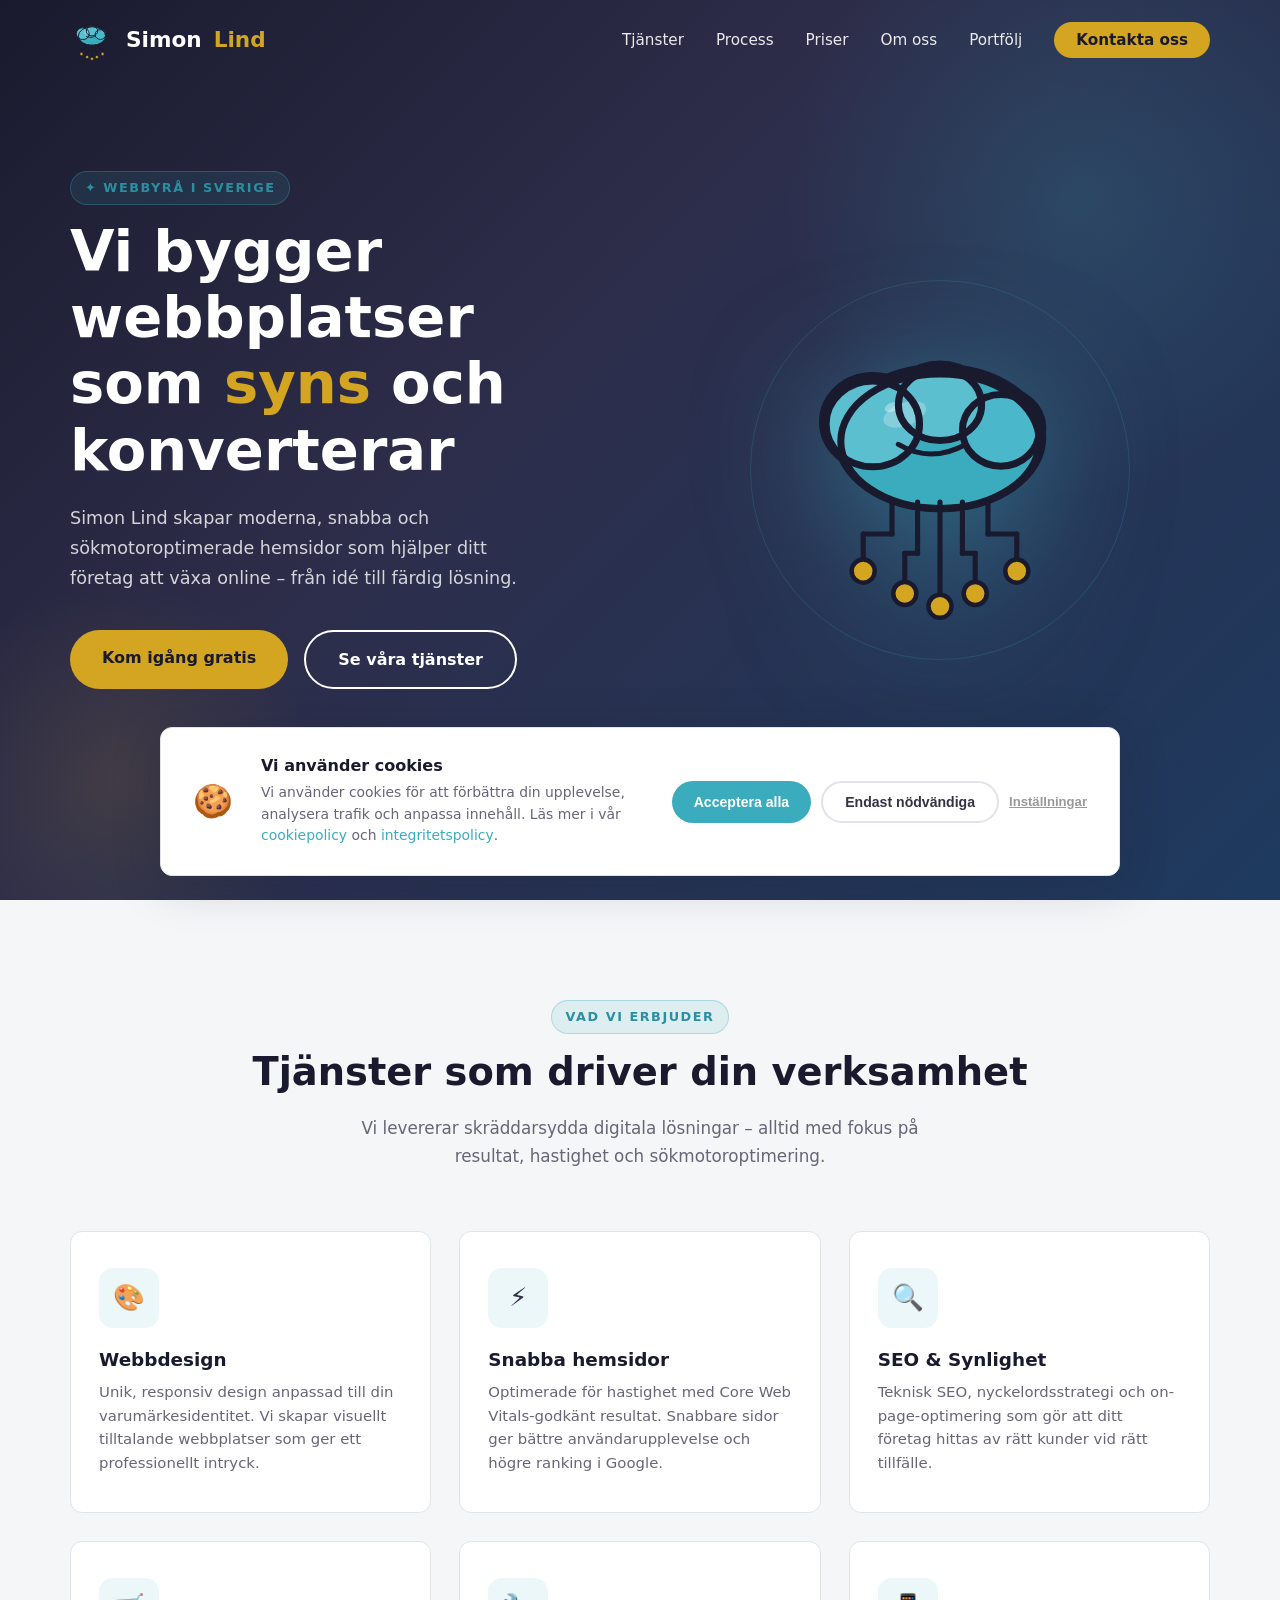
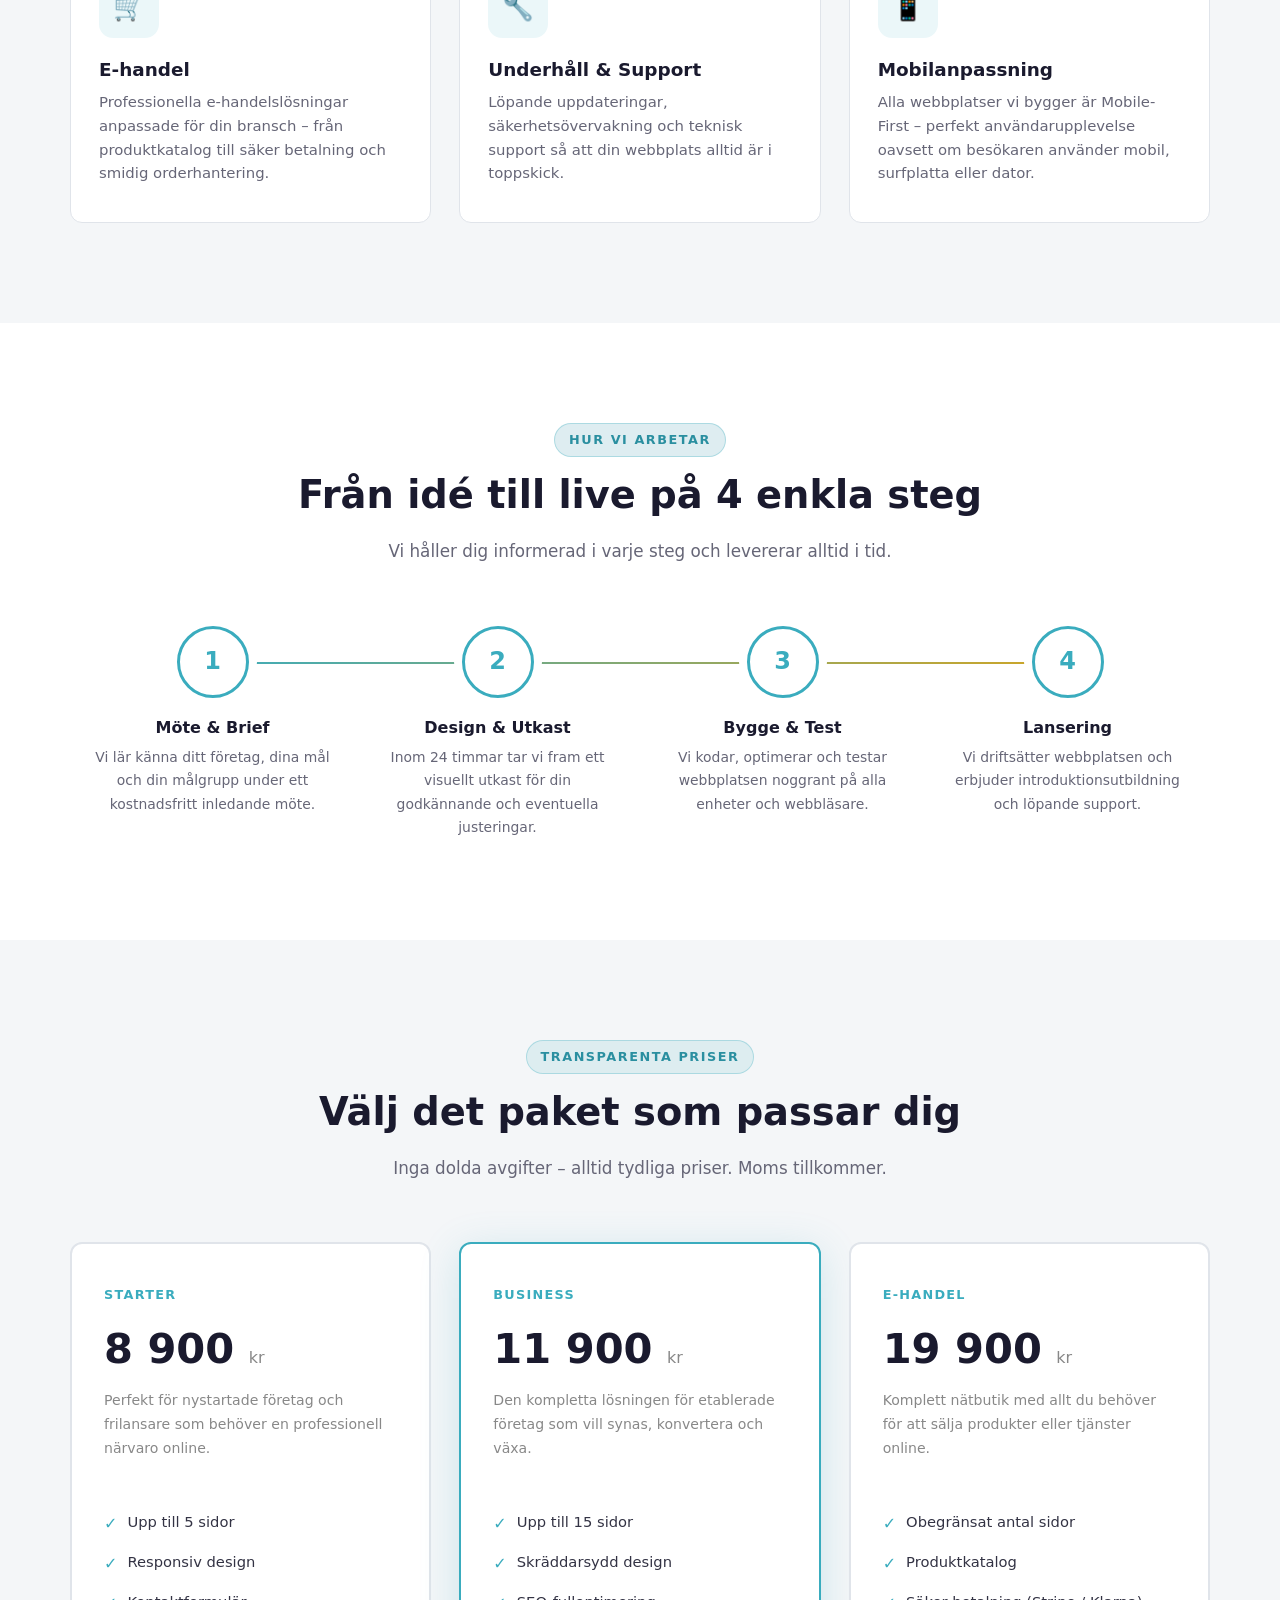
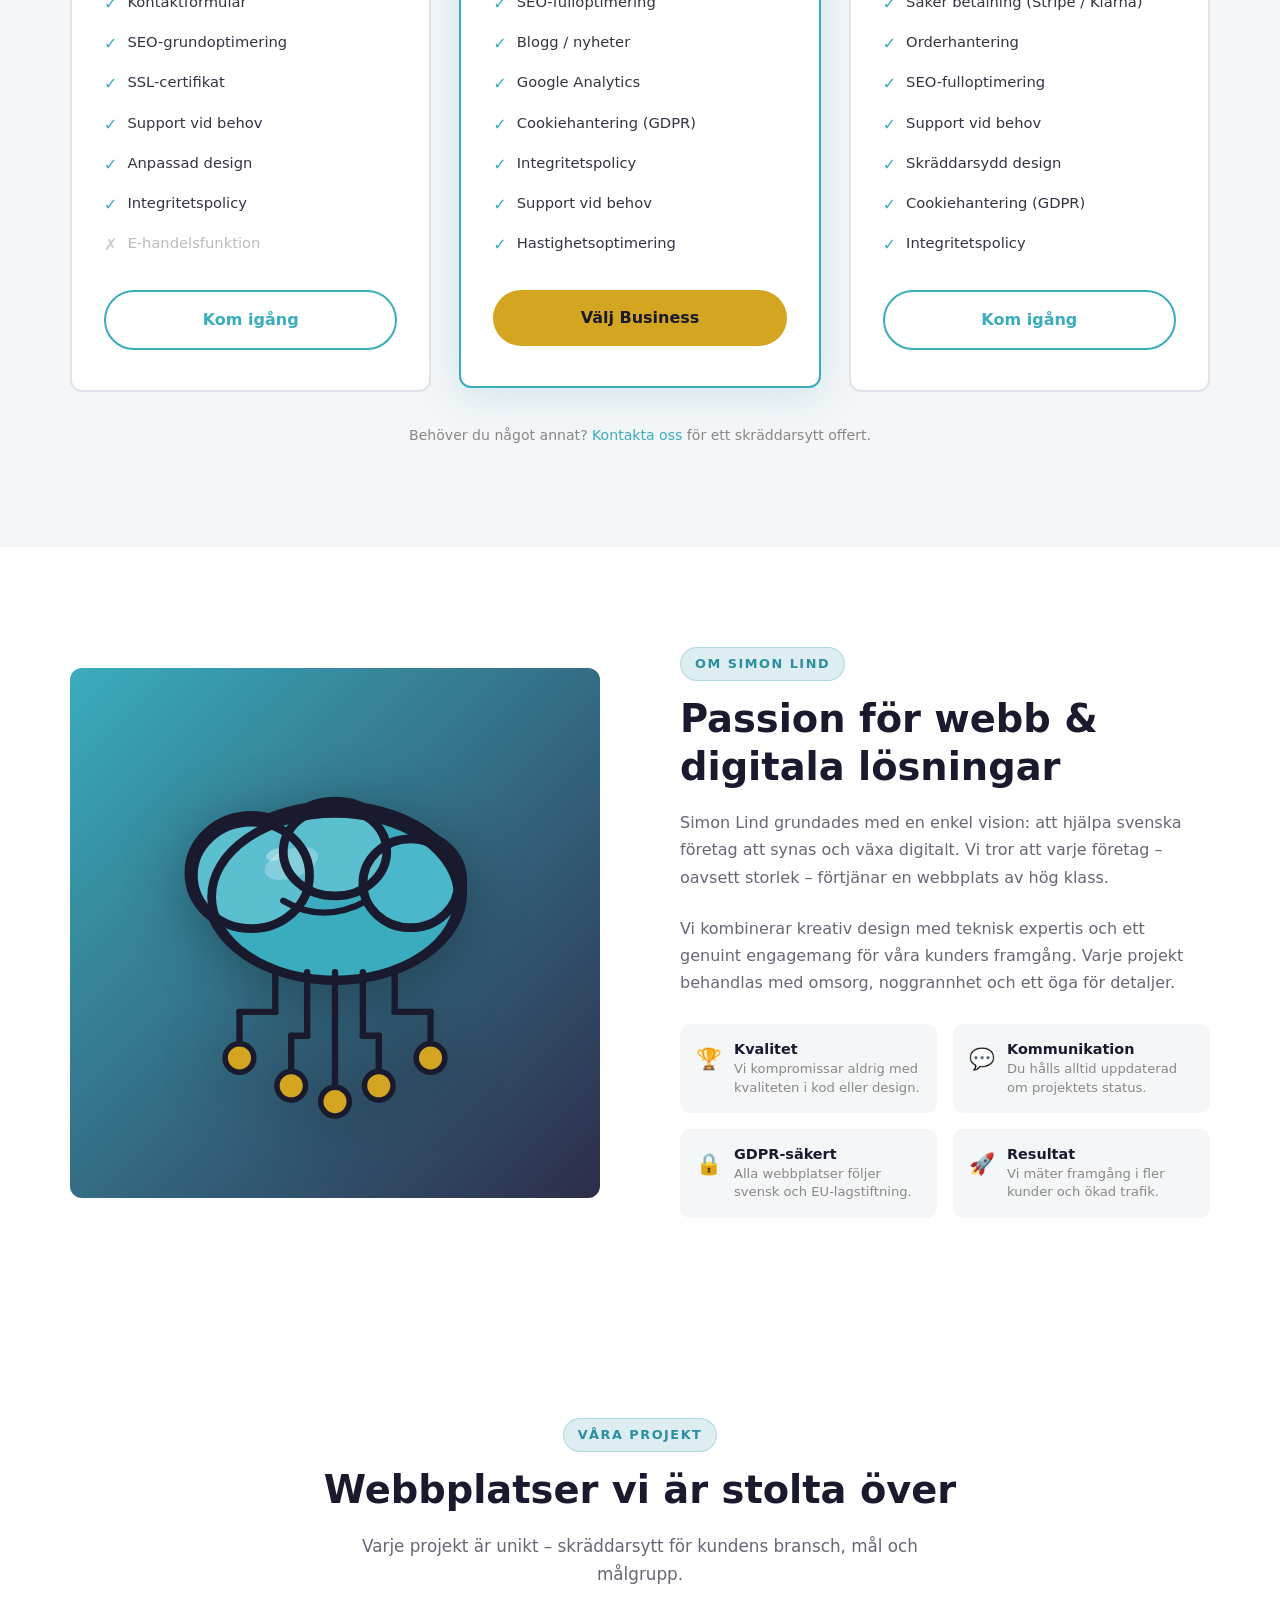
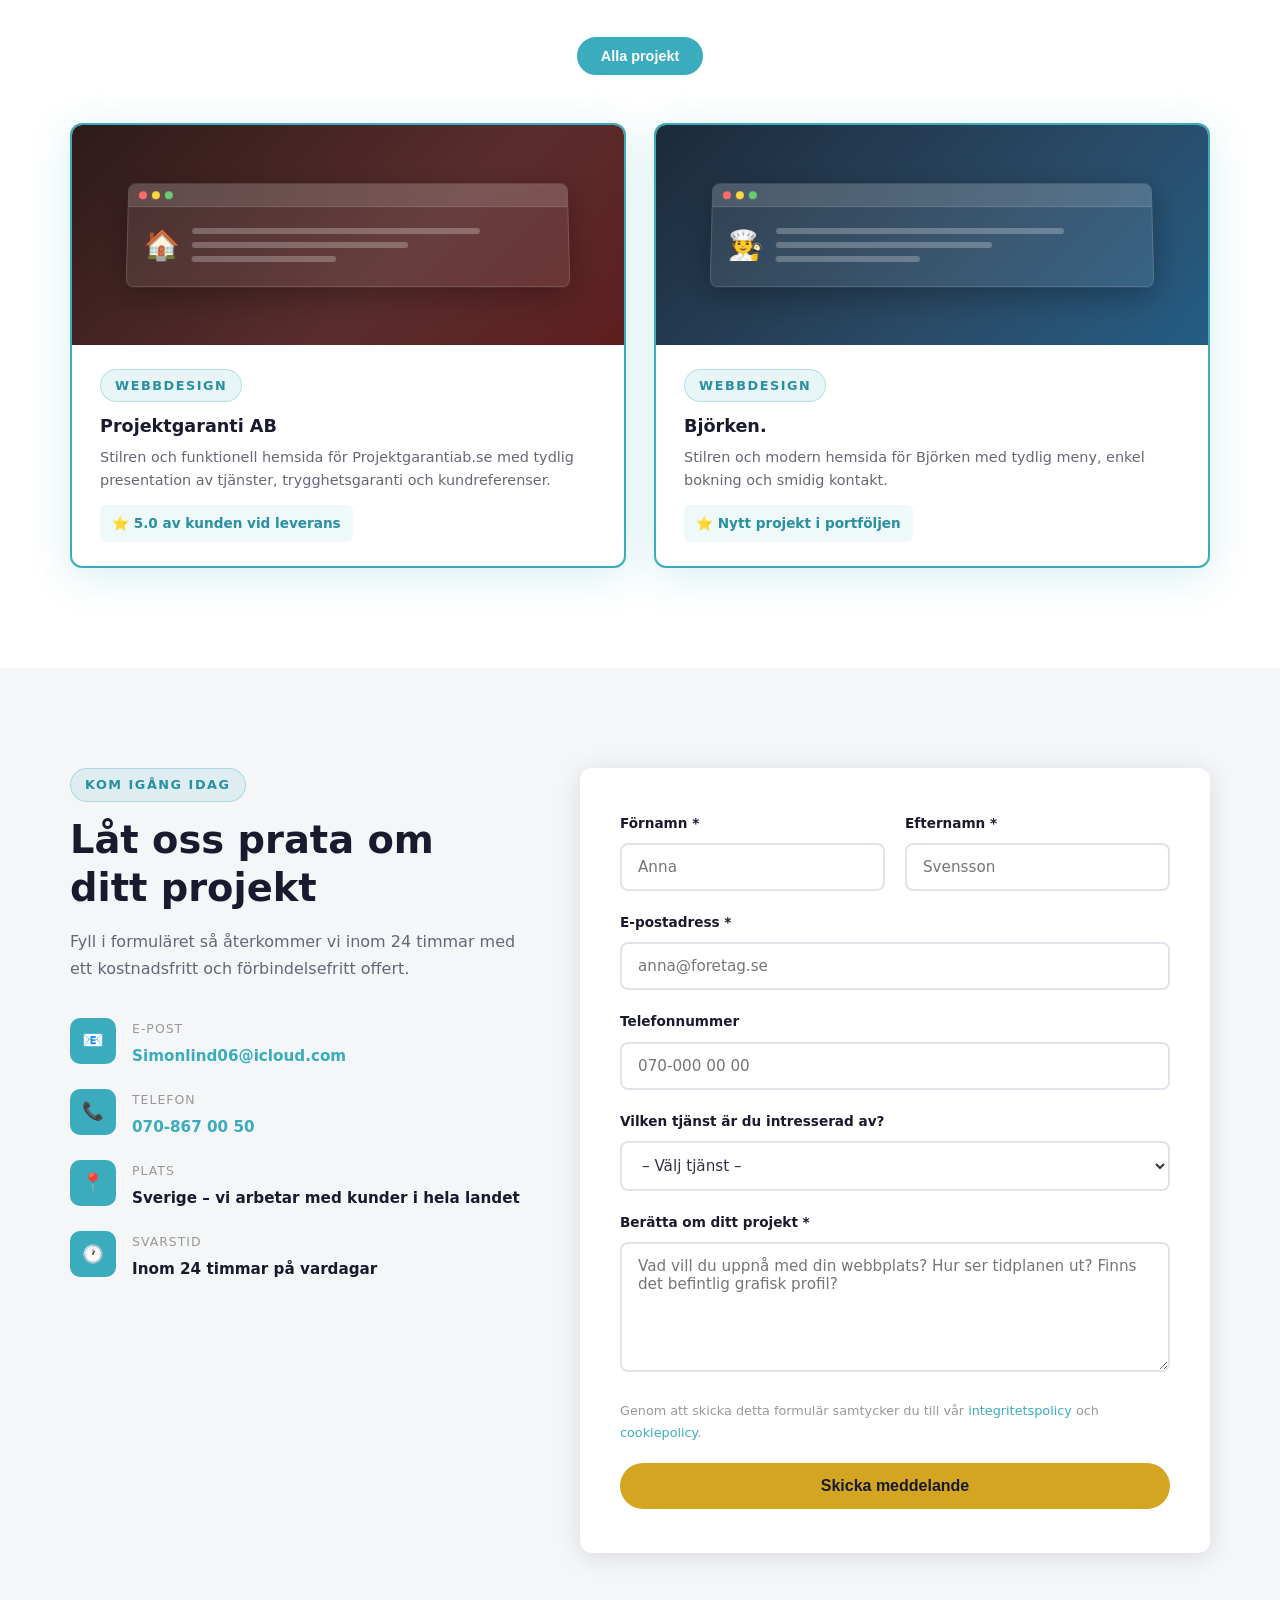
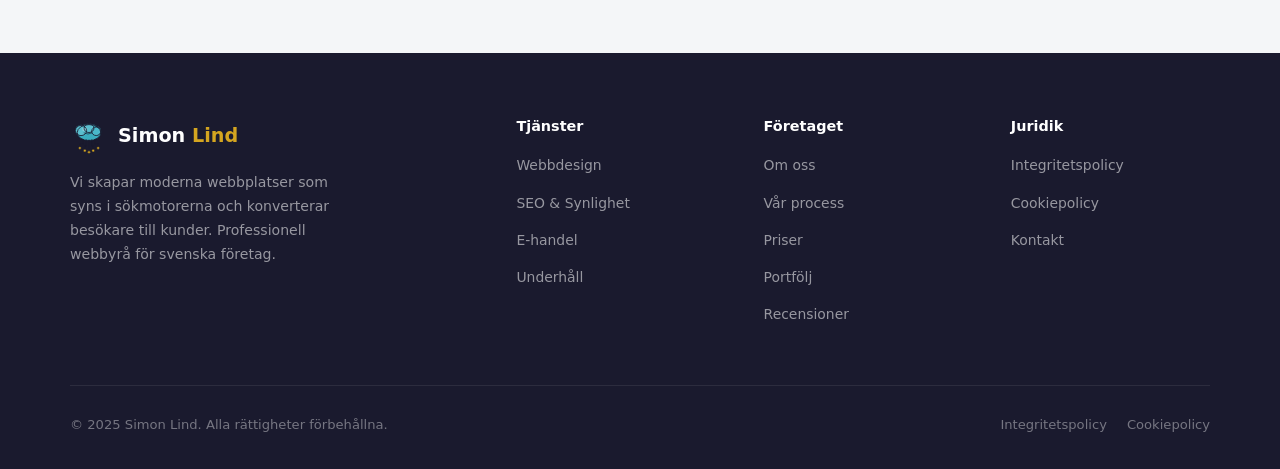
==== commit 58adc9df: "Update Bjorken portfolio card description" ====
--- a/index.html
+++ b/index.html
@@ -330,6 +330,30 @@
           </div>
         </div>
       </a>
+
+      <a href="https://e-gold-one.vercel.app/" class="portfolio-card-link portfolio-card-link--projektgaranti">
+        <div class="portfolio-card" data-category="webbdesign">
+          <div class="portfolio-img" style="background:linear-gradient(135deg,#1C2A3A 0%,#2A4A66 60%,#245D85 100%)">
+            <div class="portfolio-mockup">
+              <div class="mockup-bar"><span></span><span></span><span></span></div>
+              <div class="mockup-content">
+                <div class="mockup-logo">🧑‍🍳</div>
+                <div class="mockup-lines">
+                  <div class="mockup-line w80"></div>
+                  <div class="mockup-line w60"></div>
+                  <div class="mockup-line w40"></div>
+                </div>
+              </div>
+            </div>
+          </div>
+          <div class="portfolio-info">
+            <span class="portfolio-tag">Webbdesign</span>
+            <h3>Björken.</h3>
+            <p>Stilren och modern hemsida för Björken med tydlig meny, enkel bokning och smidig kontakt.</p>
+            <div class="portfolio-result">⭐ Nytt projekt i portföljen</div>
+          </div>
+        </div>
+      </a>
     </div>
   </div>
 </section>
--- a/style.css
+++ b/style.css
@@ -100,7 +100,9 @@
   transform: translateY(-2px);
 }
 
-.section-tag {
+.section-tag,
+.hero-text .label,
+.portfolio-tag {
   display: inline-block;
   background: rgba(58, 172, 190, 0.12);
   color: var(--teal-dark);
@@ -110,7 +112,27 @@
   text-transform: uppercase;
   padding: 5px 14px;
   border-radius: 50px;
+  border: 1px solid rgba(58, 172, 190, 0.3);
   margin-bottom: 14px;
+}
+
+#tjanster .section-tag,
+#process .section-tag,
+#om-oss .section-tag,
+#portfölj .section-tag,
+#priser .section-tag,
+#kontakt .section-tag {
+  background: rgba(58, 172, 190, 0.12);
+  color: var(--teal-dark);
+  border: 1px solid rgba(58, 172, 190, 0.3);
+}
+
+#process .section-tag,
+#om-oss .section-tag,
+#portfölj .section-tag {
+  background: #DEEDF1 !important;
+  color: var(--teal-dark) !important;
+  border: 1px solid rgba(58, 172, 190, 0.3) !important;
 }
 
 .section-title {
@@ -294,19 +316,7 @@
   position: relative;
   z-index: 1;
 }
-.hero-text .label {
-  display: inline-block;
-  background: rgba(58, 172, 190, 0.2);
-  color: var(--teal-light);
-  font-size: 0.8rem;
-  font-weight: 700;
-  letter-spacing: 0.15em;
-  text-transform: uppercase;
-  padding: 6px 16px;
-  border-radius: 50px;
-  margin-bottom: 20px;
-  border: 1px solid rgba(58, 172, 190, 0.3);
-}
+
 .hero-text h1 {
   font-size: clamp(2.2rem, 5vw, 3.6rem);
   color: var(--white);
@@ -1108,7 +1118,7 @@
 
 .portfolio-card-link--projektgaranti {
   width: 100%;
-  max-width: 560px;
+  max-width: 660px;
   margin-inline: auto;
   justify-self: center;
 }
@@ -1212,18 +1222,7 @@
 .portfolio-info {
   padding: 24px 28px;
 }
-.portfolio-tag {
-  display: inline-block;
-  background: rgba(58, 172, 190, 0.12);
-  color: var(--teal-dark);
-  font-size: 0.75rem;
-  font-weight: 700;
-  letter-spacing: 0.1em;
-  text-transform: uppercase;
-  padding: 4px 12px;
-  border-radius: 50px;
-  margin-bottom: 10px;
-}
+
 .portfolio-info h3 {
   font-size: 1.1rem;
   margin-bottom: 8px;
